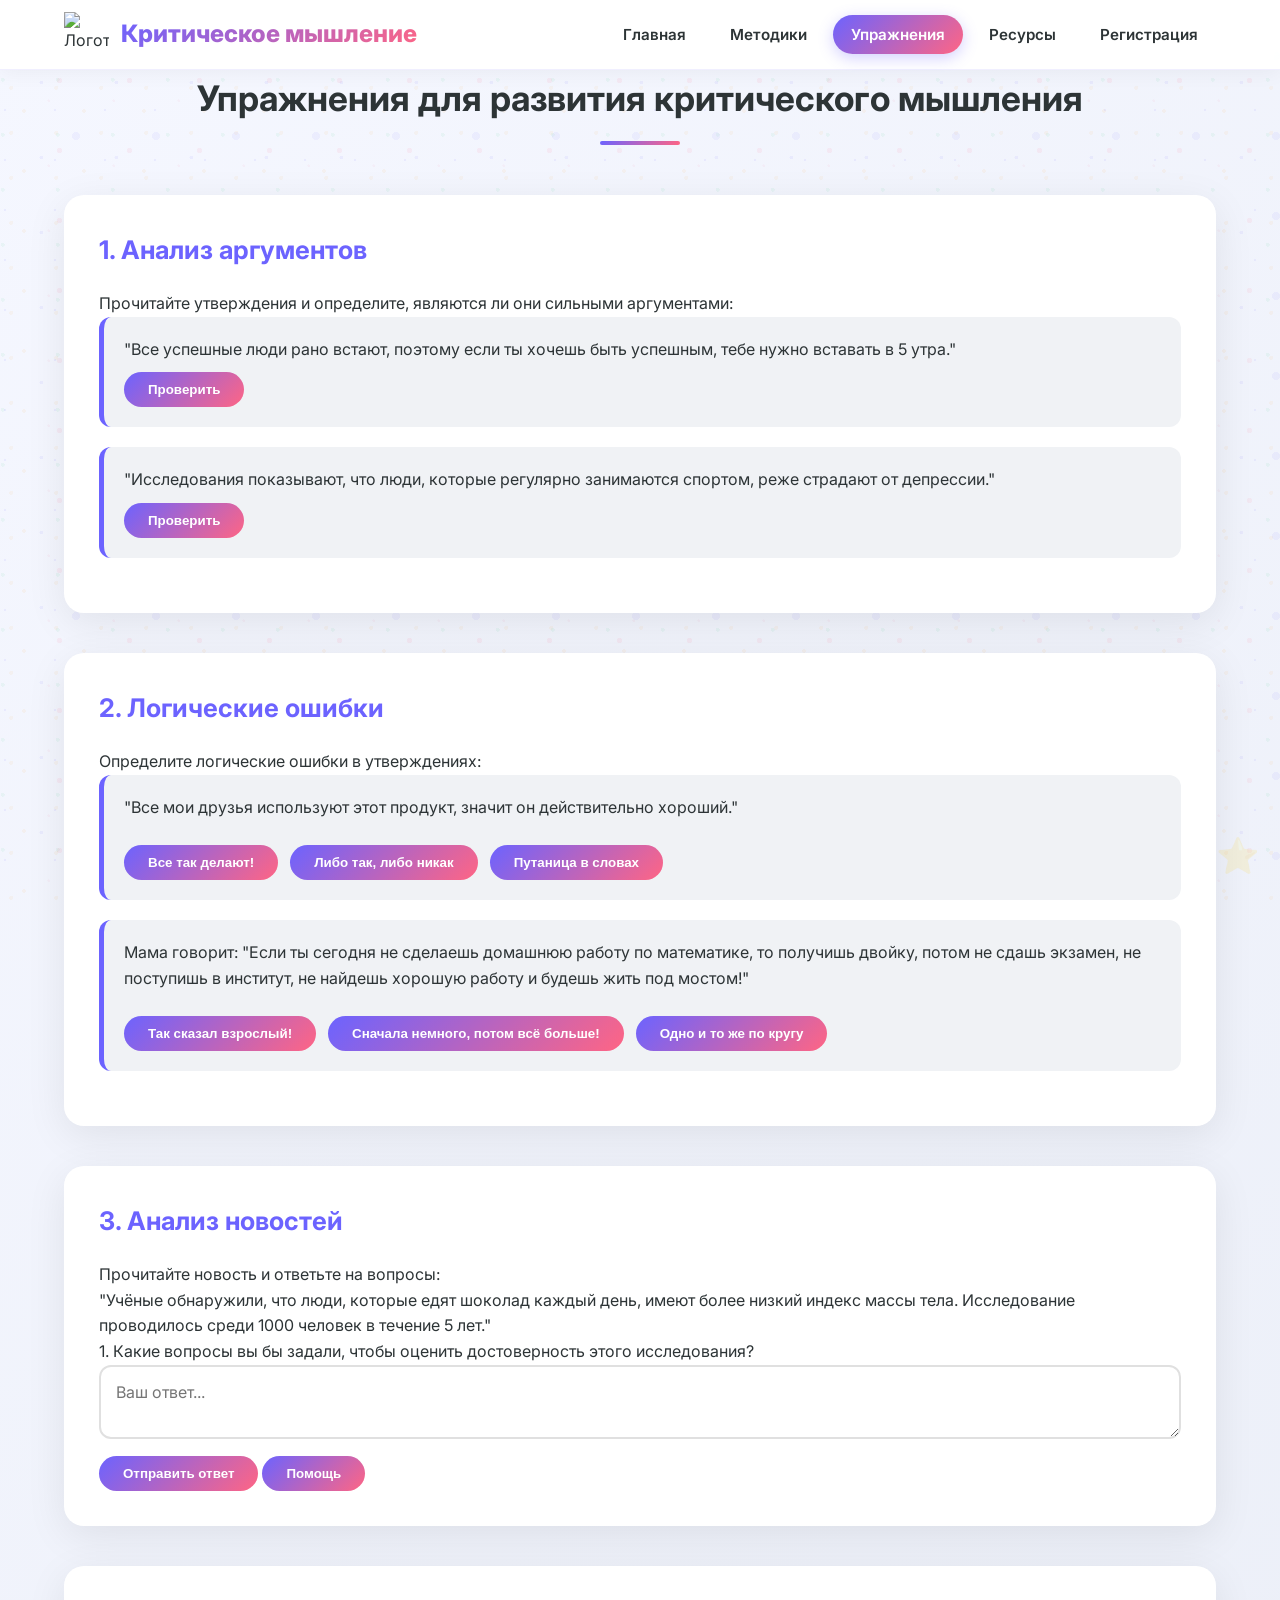
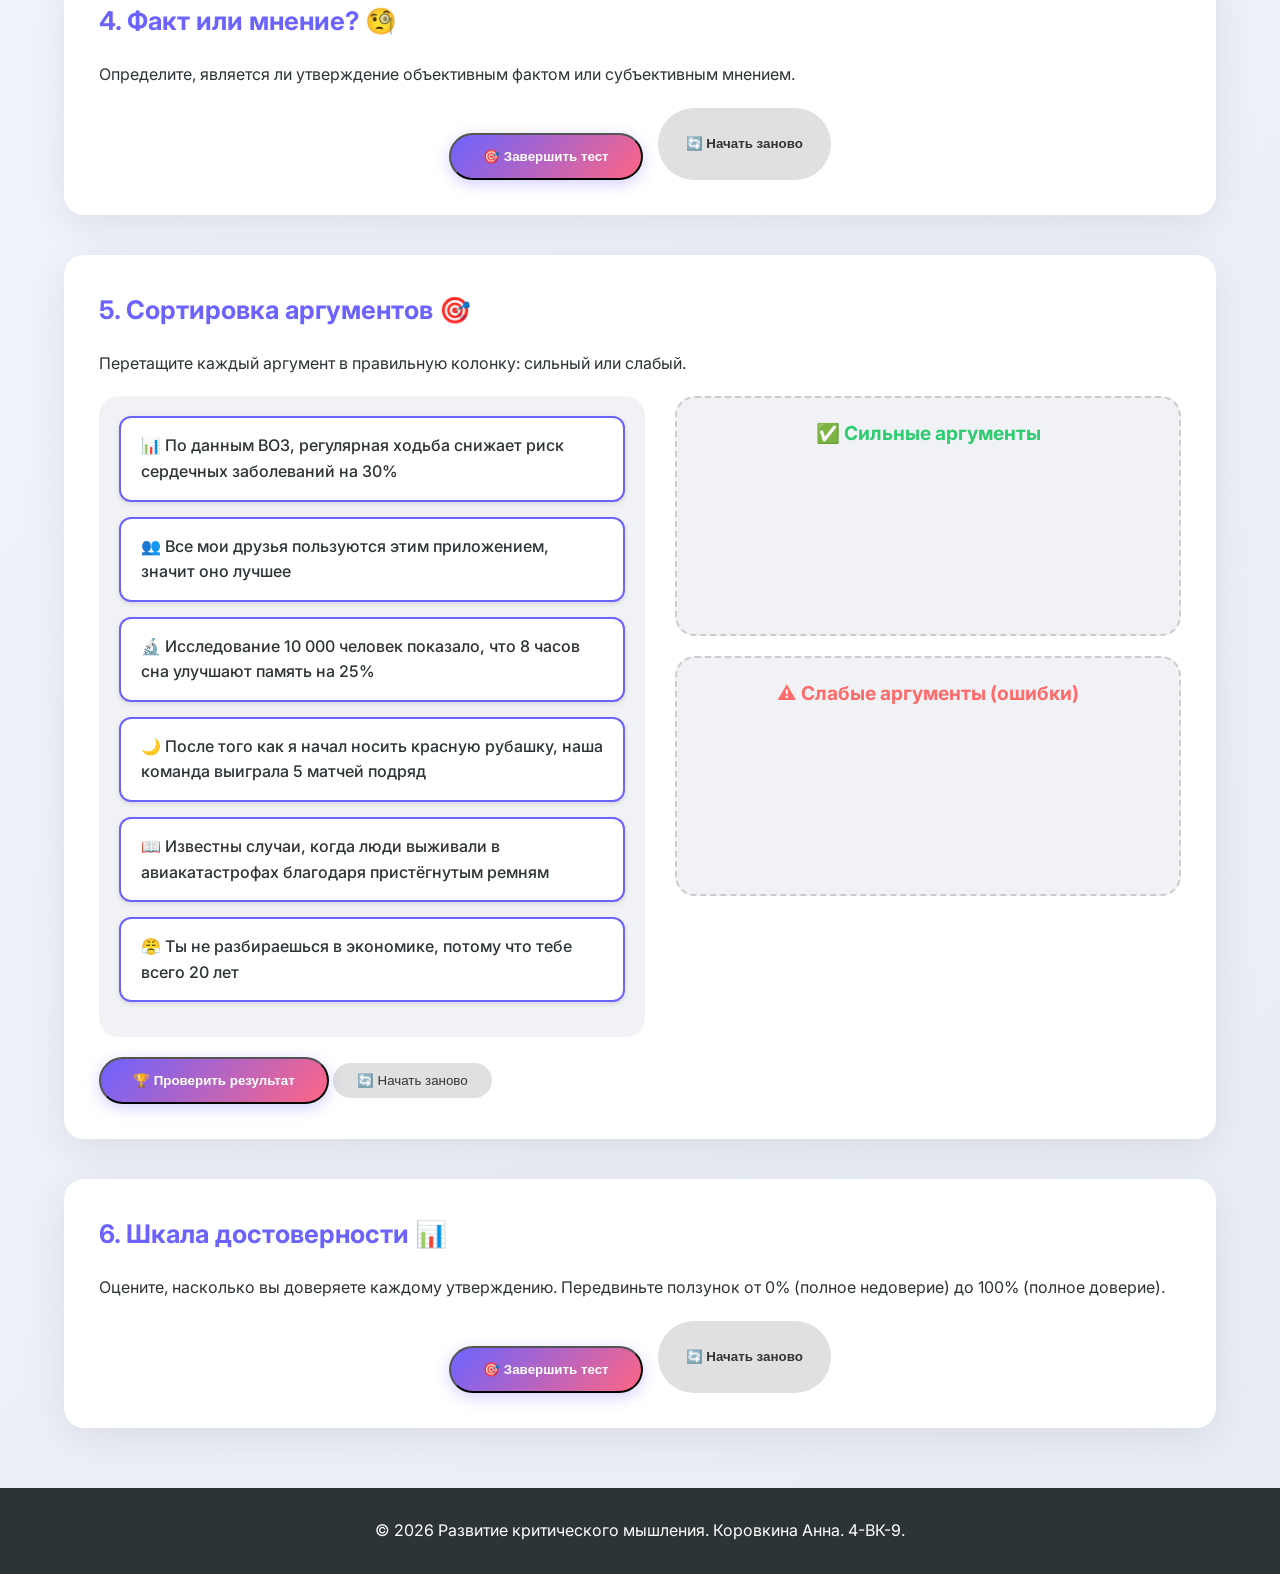
==== exercises.html @ 57611054 "exercises.html" ====
<!DOCTYPE html>
<html lang="ru">
<head>
    <meta charset="UTF-8">
    <meta name="viewport" content="width=device-width, initial-scale=1.0">
    <title>Упражнения | Критическое мышление</title>
    <link rel="stylesheet" href="style.css">
    <link rel="icon" href="brain-icon.png">
</head>
<body>
    <header class="header">
        <div class="container">
            <div class="logo">
                <img src="images/%D0%BB%D0%BE%D0%B3%D0%BE.jpg" alt="Логотип" class="logo-img">
                <h1>Критическое мышление</h1>
            </div>
            <nav class="nav">
                <ul class="nav-list">
                    <li><a href="index.html">Главная</a></li>
                    <li><a href="methods.html">Методики</a></li>
                    <li><a href="exercises.html" class="active">Упражнения</a></li>
                    <li><a href="resources.html">Ресурсы</a></li>
                    <li><a href="register.html">Регистрация</a></li>
                </ul>
            </nav>
        </div>
    </header>

    <main class="main">
        <section class="exercises">
            <div class="container">
                <h2 class="section-title">Упражнения для развития критического мышления</h2>
                
                <div class="exercise-card">
                    <h3>1. Анализ аргументов</h3>
                    <p>Прочитайте утверждения и определите, являются ли они сильными аргументами:</p>
                    <div class="arguments-list">
                        <div class="argument-item">
                            <p>"Все успешные люди рано встают, поэтому если ты хочешь быть успешным, тебе нужно вставать в 5 утра."</p>
                            <button class="check-btn" data-explanation="Это ложная причинность. Успех не обязательно зависит от времени подъема.">Проверить</button>
                            <div class="answer"></div>
                        </div>
                        <div class="argument-item">
                            <p>"Исследования показывают, что люди, которые регулярно занимаются спортом, реже страдают от депрессии."</p>
                            <button class="check-btn" data-explanation="Это сильный аргумент, основанный на исследованиях.">Проверить</button>
                            <div class="answer"></div>
                        </div>
                    </div>
                </div>

                <div class="exercise-card">
                    <h3>2. Логические ошибки</h3>
                    <p>Определите логические ошибки в утверждениях:</p>
                    <div class="quiz-container">
                        <div class="quiz-item">
                            <p>"Все мои друзья используют этот продукт, значит он действительно хороший."</p>
                            <div class="options">
                                <button data-correct="true" data-explanation-correct="Правильно! Это ошибка «Все так делают»" data-explanation-wrong="Неверно. Здесь используется доверие к популярности." class="quiz-btn">Все так делают!</button>
                                <button data-correct="false" data-explanation-correct="" data-explanation-wrong="Нет, это не ложная дилемма." class="quiz-btn">Либо так, либо никак</button>
                                <button data-correct="false" data-explanation-correct="" data-explanation-wrong="Нет, это не путаница в словах." class="quiz-btn">Путаница в словах</button>
                            </div>
                            <div class="quiz-answer"></div>
                        </div>

                        <div class="quiz-item">
                            <p>Мама говорит: "Если ты сегодня не сделаешь домашнюю работу по математике, то получишь двойку, потом не сдашь экзамен, не поступишь в институт, не найдешь хорошую работу и будешь жить под мостом!"</p>
                            <div class="options">
                                <button data-correct="false" data-explanation-correct="" data-explanation-wrong="Нет, это не так сказал взрослый." class="quiz-btn">Так сказал взрослый!</button>
                                <button data-correct="true" data-explanation-correct="Правильно! Это ошибка «Сначала немного, потом все больше»." data-explanation-wrong="Неверно. Подумайте о цепочке событий." class="quiz-btn">Сначала немного, потом всё больше!</button>
                                <button data-correct="false" data-explanation-correct="" data-explanation-wrong="Нет, это не одно и тоже по кругу." class="quiz-btn">Одно и то же по кругу</button>
                            </div>
                            <div class="quiz-answer"></div>
                        </div>
                    </div>
                </div>

                <div class="exercise-card">
                    <h3>3. Анализ новостей</h3>
                    <p>Прочитайте новость и ответьте на вопросы:</p>
                    <div class="news-exercise">
                        <blockquote>
                            "Учёные обнаружили, что люди, которые едят шоколад каждый день, имеют более низкий индекс массы тела. Исследование проводилось среди 1000 человек в течение 5 лет."
                        </blockquote>
                        <div class="news-questions">
                            <div class="question">
                                <p>1. Какие вопросы вы бы задали, чтобы оценить достоверность этого исследования?</p>
                                <textarea id="news-answer" class="answer-field" placeholder="Ваш ответ..."></textarea>
                                <div class="news-buttons">
                                    <button class="submit-btn" id="submit-news-answer">Отправить ответ</button>
                                    <button class="show-sample-btn" data-sample="Кто финансировал исследование? Как выбирались участники? Контролировались ли другие факторы? Каков механизм влияния?">Помощь</button>
                                </div>
                                <div id="news-feedback" class="news-feedback"></div>
                                <div class="sample-answer"></div>
                            </div>
                        </div>
                    </div>
                </div>
                
            
<!-- Упражнение 4: Факт или мнение -->
<div class="exercise-card">
    <h3>4. Факт или мнение? 🧐</h3>
    <p>Определите, является ли утверждение объективным фактом или субъективным мнением.</p>
    <div id="factOpinionQuiz" class="fact-opinion-container">
        <!-- Сюда будут подгружаться вопросы через JS -->
    </div>
    <div id="factOpinionResult" class="quiz-result" style="display: none; margin-top: 20px; padding: 15px; background: #e8f4fc; border-radius: 12px;"></div>
    <div style="display: flex; gap: 15px; justify-content: center; margin-top: 20px;">
        <button id="submitFactOpinion" class="cta-button" style="background: var(--gradient-primary);">🎯 Завершить тест</button>
        <button id="resetFactOpinion" class="reset-fact-btn" style="background: #e0e0e0; color: #333; padding: 12px 28px; border-radius: 40px; border: none; cursor: pointer; font-weight: 600; transition: var(--transition);">🔄 Начать заново</button>
    </div>
</div>
                
                <!-- Упражнение 5: Сортировка аргументов -->
<div class="exercise-card">
    <h3>5. Сортировка аргументов 🎯</h3>
    <p>Перетащите каждый аргумент в правильную колонку: сильный или слабый.</p>
    
    <div class="drag-drop-container">
        <!-- Список аргументов для перетаскивания -->
        <div class="drag-items" id="dragItems">
            <div class="drag-item" data-type="strong" data-explanation="Основано на авторитетном источнике и статистике">📊 По данным ВОЗ, регулярная ходьба снижает риск сердечных заболеваний на 30%</div>
            <div class="drag-item" data-type="weak" data-explanation="Это аргумент к популярности — ошибка «все так делают»">👥 Все мои друзья пользуются этим приложением, значит оно лучшее</div>
            <div class="drag-item" data-type="strong" data-explanation="Научное исследование с конкретными данными">🔬 Исследование 10 000 человек показало, что 8 часов сна улучшают память на 25%</div>
            <div class="drag-item" data-type="weak" data-explanation="Ложная причинно-следственная связь (post hoc ergo propter hoc)">🌙 После того как я начал носить красную рубашку, наша команда выиграла 5 матчей подряд</div>
            <div class="drag-item" data-type="strong" data-explanation="Основано на реальных историях и фактах">📖 Известны случаи, когда люди выживали в авиакатастрофах благодаря пристёгнутым ремням</div>
            <div class="drag-item" data-type="weak" data-explanation="Это оскорбление вместо аргумента (argumentum ad hominem)">😤 Ты не разбираешься в экономике, потому что тебе всего 20 лет</div>
        </div>
        
        <!-- Колонки для сброса -->
        <div class="drop-zones">
            <div class="drop-zone" data-expected="strong">
                <div class="drop-zone-title">✅ Сильные аргументы</div>
                <div class="drop-zone-items" id="strongZone"></div>
            </div>
            <div class="drop-zone" data-expected="weak">
                <div class="drop-zone-title">⚠️ Слабые аргументы (ошибки)</div>
                <div class="drop-zone-items" id="weakZone"></div>
            </div>
        </div>
    </div>
    
    <div class="drag-result" id="dragResult" style="display: none; margin-top: 20px; padding: 15px; background: #e8f4fc; border-radius: 12px;"></div>
    <button id="checkDragResult" class="cta-button" style="margin-top: 20px; background: var(--gradient-primary);">🏆 Проверить результат</button>
    <button id="resetDragGame" class="reset-btn" style="margin-top: 10px; background: #e0e0e0; color: #333; padding: 10px 24px; border-radius: 40px; border: none; cursor: pointer;">🔄 Начать заново</button>
</div>
                
                <!-- Упражнение 6: Шкала достоверности -->
<div class="exercise-card">
    <h3>6. Шкала достоверности 📊</h3>
    <p>Оцените, насколько вы доверяете каждому утверждению. Передвиньте ползунок от 0% (полное недоверие) до 100% (полное доверие).</p>
    <div id="credibilityQuiz" class="credibility-container">
        <!-- Сюда будут подгружаться вопросы через JS -->
    </div>
    <div id="credibilityResult" class="quiz-result" style="display: none; margin-top: 20px; padding: 15px; background: #e8f4fc; border-radius: 12px;"></div>
    <div style="display: flex; gap: 15px; justify-content: center; margin-top: 20px;">
        <button id="submitCredibility" class="cta-button" style="background: var(--gradient-primary);">🎯 Завершить тест</button>
<button id="resetCredibility" class="reset-cred-btn" style="background: #e0e0e0; color: #333; padding: 12px 28px; border-radius: 40px; border: none; cursor: pointer; font-weight: 600; transition: var(--transition);">🔄 Начать заново</button>
    </div>
</div>
            </div>
        </section>
    </main>

    <footer class="footer">
        <div class="container">
            <p>&copy; 2026 Развитие критического мышления. Коровкина Анна. 4-ВК-9.</p>
        </div>
    </footer>

    <script src="js/script.js"></script>
</body>
</html>
---- style.css ----
/* ============================================
   ДЕТСКИЙ/МОЛОДЁЖНЫЙ РЕДИЗАЙН
   Яркий, современный, с анимациями
   ============================================ */

@import url('https://fonts.googleapis.com/css2?family=Inter:opsz,wght@14..32,400;14..32,500;14..32,600;14..32,700;14..32,800&display=swap');

:root {
    /* Новая яркая цветовая схема */
    --primary: #6C63FF;
    --primary-dark: #5A52D9;
    --secondary: #FF6584;
    --accent: #FFB347;
    --success: #2ECC71;
    --info: #4ECDC4;
    --warning: #FF6B6B;
    --dark: #2D3436;
    --light: #F9F9FF;
    --white: #FFFFFF;
    --gray: #F0F2F5;
    --text: #2D3436;
    --text-light: #636E72;
    
    /* Градиенты */
    --gradient-primary: linear-gradient(135deg, #6C63FF 0%, #FF6584 100%);
    --gradient-success: linear-gradient(135deg, #2ECC71 0%, #27AE60 100%);
    --gradient-bg: linear-gradient(135deg, #667eea 0%, #764ba2 100%);
    
    --border-radius: 20px;
    --border-radius-sm: 12px;
    --box-shadow: 0 10px 40px rgba(0, 0, 0, 0.08);
    --box-shadow-hover: 0 20px 50px rgba(0, 0, 0, 0.12);
    --transition: all 0.3s cubic-bezier(0.4, 0, 0.2, 1);
}

* {
    margin: 0;
    padding: 0;
    box-sizing: border-box;
}

body {
    font-family: 'Inter', 'Roboto', sans-serif;
    line-height: 1.6;
    color: var(--text);
    background: linear-gradient(135deg, #f5f7ff 0%, #e8ecf5 100%);
    position: relative;
    min-height: 100vh;
}

/* Весёлый фон с элементами */
body::before {
    content: '';
    position: fixed;
    top: 0;
    left: 0;
    width: 100%;
    height: 100%;
    background-image: 
        radial-gradient(circle at 10% 20%, rgba(108, 99, 255, 0.08) 2%, transparent 2.5%),
        radial-gradient(circle at 85% 15%, rgba(255, 101, 132, 0.08) 3%, transparent 3.5%),
        radial-gradient(circle at 40% 85%, rgba(255, 180, 71, 0.08) 2.5%, transparent 3%),
        radial-gradient(circle at 95% 70%, rgba(108, 99, 255, 0.06) 4%, transparent 4.5%),
        radial-gradient(circle at 5% 45%, rgba(46, 204, 113, 0.06) 3%, transparent 3.5%),
        radial-gradient(circle at 75% 55%, rgba(255, 101, 132, 0.05) 2%, transparent 2.5%),
        radial-gradient(circle at 25% 95%, rgba(255, 180, 71, 0.07) 3.5%, transparent 4%),
        radial-gradient(circle at 55% 10%, rgba(108, 99, 255, 0.07) 2%, transparent 2.5%);
    background-size: 50px 50px, 70px 70px, 60px 60px, 80px 80px, 55px 55px, 65px 65px, 45px 45px, 75px 75px;
    pointer-events: none;
    z-index: 0;
}

/* Добавляем плавающие эмодзи-пузырьки */
body::after {
    content: '🧠 💡 🎓 📚 ✨ 🤔 💭 🔍 🎯 ⭐';
    position: fixed;
    bottom: 20px;
    right: 20px;
    font-size: 35px;
    opacity: 0.15;
    pointer-events: none;
    z-index: 0;
    white-space: pre-wrap;
    text-align: right;
    line-height: 1.4;
    animation: floatEmojis 20s ease-in-out infinite;
}

@keyframes floatEmojis {
    0%, 100% { transform: translateY(0px) rotate(0deg); opacity: 0.15; }
    50% { transform: translateY(-15px) rotate(3deg); opacity: 0.2; }
}

/* Карточки с мягким фоном */
.feature-card, .exercise-card, .category, .method-card, .register-container {
    background: rgba(255, 255, 255, 0.92);
    backdrop-filter: blur(2px);
    transition: all 0.3s ease;
}

.feature-card:hover, .exercise-card:hover, .category:hover, .method-card:hover {
    background: rgba(255, 255, 255, 0.98);
    backdrop-filter: blur(0px);
}

/* Герой секция с градиентом и волнами */
.hero {
    background: linear-gradient(135deg, #6C63FF 0%, #FF6584 50%, #FFB347 100%);
    position: relative;
    overflow: hidden;
}

.hero::before {
    content: '🧠 💡 🎯 ✨ 🧩 🔮';
    position: absolute;
    bottom: 10px;
    left: 0;
    right: 0;
    font-size: 60px;
    opacity: 0.15;
    text-align: center;
    pointer-events: none;
    white-space: nowrap;
    animation: slideEmojis 25s linear infinite;
}

@keyframes slideEmojis {
    0% { transform: translateX(100%); opacity: 0.15; }
    50% { opacity: 0.25; }
    100% { transform: translateX(-100%); opacity: 0.15; }
}

/* Добавим волны внизу hero */
.hero::after {
    content: '';
    position: absolute;
    bottom: 0;
    left: 0;
    right: 0;
    height: 60px;
    background: url('data:image/svg+xml,<svg xmlns="http://www.w3.org/2000/svg" viewBox="0 0 1440 120"><path fill="%23f5f7ff" fill-opacity="0.8" d="M0,64L48,69.3C96,75,192,85,288,80C384,75,480,53,576,58.7C672,64,768,96,864,101.3C960,107,1056,85,1152,74.7C1248,64,1344,64,1392,64L1440,64L1440,120L1392,120C1344,120,1248,120,1152,120C1056,120,960,120,864,120C768,120,672,120,576,120C480,120,384,120,288,120C192,120,96,120,48,120L0,120Z"></path></svg>') repeat-x bottom;
    background-size: 200px 60px;
    opacity: 0.5;
    pointer-events: none;
}

/* Контейнеры на прозрачном фоне */
.container {
    position: relative;
    z-index: 1;
}

/* Добавим маленькие звёздочки на карточки при наведении */
.feature-card::before {
    content: '✨';
    position: absolute;
    top: -10px;
    right: -10px;
    font-size: 25px;
    opacity: 0;
    transition: all 0.3s ease;
}

.feature-card:hover::before {
    opacity: 0.5;
    transform: rotate(15deg);
}

/* Кнопки с лёгким свечением */
.register-btn, .cta-button, .submit-btn, .check-btn {
    position: relative;
    overflow: hidden;
}

.register-btn::after, .cta-button::after, .submit-btn::after, .check-btn::after {
    content: '';
    position: absolute;
    top: 50%;
    left: 50%;
    width: 0;
    height: 0;
    background: rgba(255, 255, 255, 0.3);
    border-radius: 50%;
    transform: translate(-50%, -50%);
    transition: width 0.6s, height 0.6s;
}

.register-btn:active::after, .cta-button:active::after, .submit-btn:active::after, .check-btn:active::after {
    width: 200%;
    height: 200%;
}

.container {
    max-width: 1200px;
    margin: 0 auto;
    padding: 0 24px;
}

/* ========== ШАПКА (СТИКЕР-СТИЛЬ) ========== */
.header {
    background: rgba(255, 255, 255, 0.95);
    backdrop-filter: blur(10px);
    color: var(--text);
    padding: 12px 0;
    position: sticky;
    top: 0;
    z-index: 1000;
    box-shadow: 0 2px 20px rgba(0, 0, 0, 0.05);
    border-bottom: 1px solid rgba(108, 99, 255, 0.1);
}

.logo {
    display: flex;
    align-items: center;
    gap: 12px;
}

.logo-img {
    width: 45px;
    height: 45px;
    animation: bounce 2s ease infinite;
}

@keyframes bounce {
    0%, 100% { transform: translateY(0); }
    50% { transform: translateY(-3px); }
}

.logo h1 {
    font-size: 1.5rem;
    background: var(--gradient-primary);
    -webkit-background-clip: text;
    background-clip: text;
    color: transparent;
    font-weight: 800;
}

.header .container {
    display: flex;
    justify-content: space-between;
    align-items: center;
}

.nav-list {
    display: flex;
    list-style: none;
    gap: 8px;
}

.nav-list a {
    color: var(--text);
    text-decoration: none;
    font-weight: 600;
    padding: 10px 18px;
    border-radius: 40px;
    transition: var(--transition);
    font-size: 0.95rem;
}

.nav-list a:hover {
    background: var(--gradient-primary);
    color: white;
    transform: translateY(-2px);
}

.nav-list a.active {
    background: var(--gradient-primary);
    color: white;
    box-shadow: 0 4px 15px rgba(108, 99, 255, 0.3);
}

/* ========== ГЛАВНАЯ СТРАНИЦА ========== */
.hero {
    background: var(--gradient-primary);
    color: white;
    padding: 80px 0;
    text-align: center;
    border-radius: 0 0 60px 60px;
    margin-bottom: 60px;
    position: relative;
    overflow: hidden;
}

.hero::before {
    content: '';
    position: absolute;
    top: 0;
    left: 0;
    right: 0;
    bottom: 0;
    background: url('data:image/svg+xml,<svg xmlns="http://www.w3.org/2000/svg" viewBox="0 0 1440 320"><path fill="rgba(255,255,255,0.1)" d="M0,96L48,112C96,128,192,160,288,160C384,160,480,128,576,122.7C672,117,768,139,864,154.7C960,171,1056,181,1152,165.3C1248,149,1344,107,1392,85.3L1440,64L1440,320L1392,320C1344,320,1248,320,1152,320C1056,320,960,320,864,320C768,320,672,320,576,320C480,320,384,320,288,320C192,320,96,320,48,320L0,320Z"></path></svg>') no-repeat bottom;
    background-size: cover;
    opacity: 0.3;
    pointer-events: none;
}

.hero-title {
    font-size: 3rem;
    margin-bottom: 20px;
    animation: fadeInDown 0.8s ease;
    font-weight: 800;
}

.hero-text {
    font-size: 1.3rem;
    max-width: 700px;
    margin: 0 auto;
    animation: fadeInUp 0.8s ease;
    opacity: 0.95;
}

/* Анимации */
@keyframes fadeInDown {
    from { opacity: 0; transform: translateY(-30px); }
    to { opacity: 1; transform: translateY(0); }
}

@keyframes fadeInUp {
    from { opacity: 0; transform: translateY(30px); }
    to { opacity: 1; transform: translateY(0); }
}

@keyframes float {
    0%, 100% { transform: translateY(0); }
    50% { transform: translateY(-10px); }
}

/* Секции */
.section-title {
    text-align: center;
    margin-bottom: 50px;
    font-size: 2.2rem;
    color: var(--dark);
    position: relative;
    font-weight: 700;
}

.section-title::after {
    content: '';
    display: block;
    width: 80px;
    height: 4px;
    background: var(--gradient-primary);
    margin: 15px auto 0;
    border-radius: 4px;
}

.section-title1 {
    text-align: center;
    margin-bottom: 20px;
    font-size: 1.1rem;
    color: var(--text-light);
}

/* Карточки */
.features-grid {
    display: grid;
    grid-template-columns: repeat(auto-fit, minmax(280px, 1fr));
    gap: 30px;
    margin-top: 20px;
}

.feature-card {
    background: var(--white);
    padding: 30px;
    border-radius: var(--border-radius);
    box-shadow: var(--box-shadow);
    text-align: center;
    transition: var(--transition);
    border: 1px solid rgba(108, 99, 255, 0.1);
}

.feature-card:hover {
    transform: translateY(-8px);
    box-shadow: var(--box-shadow-hover);
    border-color: var(--primary);
}

.feature-card h3 {
    color: var(--primary);
    margin-bottom: 15px;
    font-size: 1.4rem;
}

.benefits-list {
    list-style: none;
    margin-top: 20px;
}

.benefits-list li {
    padding: 12px 0;
    padding-left: 32px;
    position: relative;
    font-weight: 500;
}

.benefits-list li::before {
    content: '✨';
    position: absolute;
    left: 0;
    color: var(--accent);
    font-size: 1.2rem;
}

/* Кнопки */
.cta-button {
    display: inline-block;
    margin-top: 25px;
    padding: 14px 32px;
    background: var(--gradient-primary);
    color: white;
    border-radius: 40px;
    text-decoration: none;
    font-weight: 700;
    transition: var(--transition);
    box-shadow: 0 4px 15px rgba(108, 99, 255, 0.3);
}

.cta-button:hover {
    transform: translateY(-3px);
    box-shadow: 0 8px 25px rgba(108, 99, 255, 0.4);
}

.call-to-action {
    text-align: center;
    background: var(--gradient-primary);
    color: white;
    border-radius: 40px;
    margin: 60px 0;
    padding: 60px 40px;
}

.call-to-action .section-title {
    color: white;
}

.call-to-action .section-title::after {
    background: white;
}

.importance, .biases, .development, .tools {
    padding: 40px 0;
}

/* ========== МЕТОДИКИ (СТРАНИЦА) ========== */
.method-card {
    display: flex;
    flex-direction: row;
    gap: 40px;
    margin-bottom: 60px;
    background: var(--white);
    border-radius: var(--border-radius);
    padding: 40px;
    box-shadow: var(--box-shadow);
    transition: var(--transition);
}

.method-card:hover {
    transform: translateY(-5px);
    box-shadow: var(--box-shadow-hover);
}

.method-card.reverse {
    flex-direction: row-reverse;
}

.method-content {
    flex: 1;
}

.method-content h3 {
    font-size: 1.8rem;
    color: var(--primary);
    margin-bottom: 20px;
}

.method-steps {
    list-style: none;
    margin-top: 20px;
}

.method-steps li {
    padding: 10px 0;
    padding-left: 30px;
    position: relative;
}

.method-steps li::before {
    content: '⭐';
    position: absolute;
    left: 0;
    color: var(--accent);
}

/* Шляпы */
.hats-grid {
    display: grid;
    grid-template-columns: repeat(3, 1fr);
    gap: 15px;
    margin-top: 20px;
}

.hat-card {
    padding: 20px;
    border-radius: var(--border-radius-sm);
    color: white;
    text-align: center;
    transition: var(--transition);
    cursor: pointer;
}

.hat-card:hover {
    transform: scale(1.05) translateY(-5px);
}

/* SWOT */
.swot-grid {
    display: grid;
    grid-template-columns: 1fr 1fr;
    gap: 20px;
    margin-top: 20px;
}

.swot-card {
    padding: 25px;
    border-radius: var(--border-radius-sm);
    color: white;
    transition: var(--transition);
    cursor: pointer;
}

.swot-card:hover {
    transform: scale(1.02) translateY(-3px);
}

.strengths { background: linear-gradient(135deg, #2ECC71, #27AE60); }
.weaknesses { background: linear-gradient(135deg, #FF6B6B, #EE5A5A); }
.opportunities { background: linear-gradient(135deg, #4ECDC4, #3BB3AA); }
.threats { background: linear-gradient(135deg, #FFB347, #F39C12); }

/* ========== УПРАЖНЕНИЯ ========== */
.exercise-card {
    background: var(--white);
    padding: 35px;
    border-radius: var(--border-radius);
    box-shadow: var(--box-shadow);
    margin-bottom: 40px;
    transition: var(--transition);
}

.exercise-card:hover {
    box-shadow: var(--box-shadow-hover);
}

.exercise-card h3 {
    font-size: 1.6rem;
    color: var(--primary);
    margin-bottom: 20px;
}

.argument-item, .quiz-item {
    padding: 20px;
    background: var(--gray);
    border-radius: var(--border-radius-sm);
    margin-bottom: 20px;
    border-left: 5px solid var(--primary);
}

.check-btn, .quiz-btn, .submit-btn, .show-sample-btn {
    background: var(--gradient-primary);
    color: white;
    border: none;
    padding: 10px 24px;
    border-radius: 40px;
    cursor: pointer;
    font-weight: 600;
    transition: var(--transition);
    margin-top: 10px;
}

.check-btn:hover, .quiz-btn:hover, .submit-btn:hover, .show-sample-btn:hover {
    transform: translateY(-2px);
    box-shadow: 0 5px 15px rgba(108, 99, 255, 0.3);
}

.options {
    display: flex;
    gap: 12px;
    flex-wrap: wrap;
    margin-top: 15px;
}

.answer-field {
    width: 100%;
    padding: 15px;
    border: 2px solid #e0e0e0;
    border-radius: var(--border-radius-sm);
    font-family: inherit;
    font-size: 1rem;
    resize: vertical;
    transition: var(--transition);
}

.answer-field:focus {
    outline: none;
    border-color: var(--primary);
    box-shadow: 0 0 0 3px rgba(108, 99, 255, 0.1);
}

/* ========== РЕСУРСЫ ========== */
.resource-categories {
    display: grid;
    grid-template-columns: repeat(auto-fit, minmax(300px, 1fr));
    gap: 30px;
}

.category {
    background: var(--white);
    padding: 30px;
    border-radius: var(--border-radius);
    box-shadow: var(--box-shadow);
    transition: var(--transition);
}

.category:hover {
    transform: translateY(-5px);
    box-shadow: var(--box-shadow-hover);
}

.category h3 {
    color: var(--primary);
    margin-bottom: 20px;
    font-size: 1.4rem;
    display: flex;
    align-items: center;
    gap: 10px;
}

.resource-list {
    list-style: none;
}

.resource-list li {
    margin-bottom: 12px;
    padding: 10px 0;
    border-bottom: 1px solid #eee;
}

.resource-list a {
    color: var(--text);
    text-decoration: none;
    transition: var(--transition);
    display: block;
}

.resource-list a:hover {
    color: var(--primary);
    padding-left: 8px;
}

/* ========== РЕГИСТРАЦИЯ (КРАСИВАЯ ФОРМА) ========== */
.register-container {
    max-width: 550px;
    margin: 0 auto;
    background: var(--white);
    border-radius: var(--border-radius);
    box-shadow: var(--box-shadow);
    overflow: hidden;
}

.register-header {
    background: var(--gradient-primary);
    color: white;
    padding: 35px;
    text-align: center;
}

.register-header h2 {
    font-size: 1.8rem;
    margin-bottom: 10px;
}

.register-form {
    padding: 35px;
}

.form-group {
    margin-bottom: 25px;
}

.form-group label {
    display: block;
    margin-bottom: 8px;
    font-weight: 600;
    color: var(--dark);
}

.form-group input {
    width: 100%;
    padding: 14px 18px;
    border: 2px solid #e0e0e0;
    border-radius: var(--border-radius-sm);
    font-size: 1rem;
    transition: var(--transition);
}

.form-group input:focus {
    outline: none;
    border-color: var(--primary);
    box-shadow: 0 0 0 3px rgba(108, 99, 255, 0.1);
}

.form-group input.error {
    border-color: var(--warning);
}

.error-message {
    color: var(--warning);
    font-size: 0.8rem;
    margin-top: 5px;
    display: none;
}

.register-btn {
    width: 100%;
    background: var(--gradient-primary);
    color: white;
    border: none;
    padding: 16px;
    font-size: 1.1rem;
    font-weight: 700;
    border-radius: 40px;
    cursor: pointer;
    transition: var(--transition);
}

.register-btn:hover {
    transform: translateY(-2px);
    box-shadow: 0 5px 20px rgba(108, 99, 255, 0.4);
}

.alert {
    padding: 15px 20px;
    border-radius: var(--border-radius-sm);
    margin-bottom: 25px;
    display: none;
}

.alert-success {
    background: #d4edda;
    color: #155724;
    border: 1px solid #c3e6cb;
}

.alert-error {
    background: #f8d7da;
    color: #721c24;
    border: 1px solid #f5c6cb;
}

/* ========== ПОДВАЛ ========== */
.footer {
    background: var(--dark);
    color: white;
    padding: 30px 0;
    text-align: center;
    margin-top: 60px;
}

/* ========== РЕГИСТРАЦИЯ ========== */
.register-container {
    max-width: 550px;
    margin: 0 auto;
    background: var(--white);
    border-radius: var(--border-radius);
    box-shadow: var(--box-shadow);
    overflow: hidden;
    animation: fadeInUp 0.6s ease;
}

.register-header {
    background: var(--gradient-primary);
    color: white;
    padding: 35px;
    text-align: center;
}

.register-header h2 {
    margin: 0 0 10px 0;
    font-size: 1.8rem;
    font-weight: 700;
}

.register-header p {
    margin: 0;
    opacity: 0.9;
}

.register-form {
    padding: 35px;
}

.register-form .form-group {
    margin-bottom: 25px;
}

.register-form .form-group label {
    display: block;
    margin-bottom: 8px;
    font-weight: 600;
    color: var(--dark);
}

.register-form .form-group input {
    width: 100%;
    padding: 14px 18px;
    border: 2px solid #e0e0e0;
    border-radius: var(--border-radius-sm);
    font-size: 1rem;
    transition: var(--transition);
    font-family: inherit;
}

.register-form .form-group input:focus {
    outline: none;
    border-color: var(--primary);
    box-shadow: 0 0 0 3px rgba(108, 99, 255, 0.1);
}

.register-form .form-group input.error {
    border-color: var(--warning);
}

.register-form .error-message {
    color: var(--warning);
    font-size: 0.8rem;
    margin-top: 5px;
    display: none;
}

.register-form .password-hint {
    font-size: 0.75rem;
    color: var(--text-light);
    margin-top: 5px;
}

.register-btn {
    width: 100%;
    background: var(--gradient-primary);
    color: white;
    border: none;
    padding: 16px;
    font-size: 1.1rem;
    font-weight: 700;
    border-radius: 40px;
    cursor: pointer;
    transition: var(--transition);
    margin-top: 10px;
}

.register-btn:hover {
    transform: translateY(-2px);
    box-shadow: 0 5px 20px rgba(108, 99, 255, 0.4);
}

.register-btn:disabled {
    opacity: 0.7;
    transform: none;
    cursor: not-allowed;
}

.login-link {
    text-align: center;
    margin-top: 25px;
    padding-top: 20px;
    border-top: 1px solid #eee;
}

.login-link a {
    color: var(--primary);
    text-decoration: none;
    font-weight: 600;
}

.login-link a:hover {
    text-decoration: underline;
}

.register-alert {
    padding: 15px 20px;
    border-radius: var(--border-radius-sm);
    margin-bottom: 25px;
    display: none;
    animation: fadeIn 0.3s ease;
}

.register-alert-success {
    background: #d4edda;
    color: #155724;
    border: 1px solid #c3e6cb;
}

.register-alert-error {
    background: #f8d7da;
    color: #721c24;
    border: 1px solid #f5c6cb;
}

/* ========== ВСПЛЫВАЮЩЕЕ УВЕДОМЛЕНИЕ ========== */
.toast-notification {
    position: fixed;
    bottom: 30px;
    left: 50%;
    transform: translateX(-50%) translateY(100px);
    background: linear-gradient(135deg, #2D3436, #1a1a2e);
    color: white;
    padding: 16px 32px;
    border-radius: 60px;
    font-size: 1rem;
    font-weight: 600;
    z-index: 9999;
    opacity: 0;
    transition: all 0.3s cubic-bezier(0.68, -0.55, 0.265, 1.55);
    box-shadow: 0 10px 30px rgba(0, 0, 0, 0.3);
    display: flex;
    align-items: center;
    gap: 12px;
    pointer-events: none;
}

.toast-notification.show {
    opacity: 1;
    transform: translateX(-50%) translateY(0);
}

.toast-notification .toast-icon {
    font-size: 1.5rem;
}

.toast-notification .toast-text {
    margin: 0;
}

.toast-notification .toast-close {
    background: rgba(255,255,255,0.2);
    border: none;
    color: white;
    border-radius: 50%;
    width: 24px;
    height: 24px;
    cursor: pointer;
    font-size: 14px;
    display: inline-flex;
    align-items: center;
    justify-content: center;
    pointer-events: auto;
    transition: all 0.2s;
}

.toast-notification .toast-close:hover {
    background: rgba(255,255,255,0.4);
    transform: scale(1.1);
}
/* Упражнение 4: Факт или мнение */
.fact-opinion-item {
    background: var(--gray);
    padding: 20px;
    border-radius: var(--border-radius-sm);
    margin-bottom: 20px;
    border-left: 5px solid var(--info);
    transition: var(--transition);
}

.fact-opinion-item:hover {
    transform: translateX(5px);
}

.fact-opinion-statement {
    font-size: 1.1rem;
    font-weight: 500;
    margin-bottom: 15px;
    color: var(--dark);
}

.fact-opinion-buttons {
    display: flex;
    gap: 15px;
}

.fact-btn, .opinion-btn {
    padding: 10px 24px;
    border: none;
    border-radius: 40px;
    font-weight: 600;
    cursor: pointer;
    transition: var(--transition);
    font-size: 0.95rem;
}

.fact-btn {
    background: linear-gradient(135deg, #2ECC71, #27AE60);
    color: white;
}

.opinion-btn {
    background: linear-gradient(135deg, #FFB347, #F39C12);
    color: white;
}

.fact-btn:hover, .opinion-btn:hover {
    transform: translateY(-2px);
    filter: brightness(1.05);
}

.fact-btn:disabled, .opinion-btn:disabled {
    opacity: 0.6;
    transform: none;
    cursor: not-allowed;
}

.fact-opinion-feedback {
    margin-top: 12px;
    padding: 10px;
    border-radius: 8px;
    font-size: 0.9rem;
    display: none;
}

.feedback-correct {
    background: #d4edda;
    color: #155724;
    border-left: 4px solid #2ECC71;
}

.feedback-wrong {
    background: #f8d7da;
    color: #721c24;
    border-left: 4px solid #FF6B6B;
}

.quiz-result {
    text-align: center;
    font-weight: 600;
    font-size: 1.1rem;
}

/* Упражнение 5: Drag & Drop */
.drag-drop-container {
    display: flex;
    flex-wrap: wrap;
    gap: 30px;
    margin-top: 20px;
}

.drag-items {
    flex: 1;
    min-width: 280px;
    background: var(--gray);
    border-radius: var(--border-radius);
    padding: 20px;
}

.drag-item {
    background: white;
    padding: 15px 20px;
    margin-bottom: 15px;
    border-radius: var(--border-radius-sm);
    border: 2px solid var(--primary);
    cursor: grab;
    transition: all 0.2s ease;
    font-weight: 500;
    box-shadow: 0 2px 5px rgba(0,0,0,0.1);
}

.drag-item:active {
    cursor: grabbing;
}

.drag-item.dragging {
    opacity: 0.5;
}

.drag-item.dragged-out {
    display: none;
}

.drag-item:hover {
    transform: translateX(5px);
    background: #f0f0ff;
}

.drop-zones {
    flex: 1;
    min-width: 280px;
    display: flex;
    flex-direction: column;
    gap: 20px;
}

.drop-zone {
    background: var(--gray);
    border-radius: var(--border-radius);
    padding: 20px;
    border: 2px dashed #ccc;
    transition: all 0.2s ease;
}

.drop-zone.drag-over {
    border-color: var(--primary);
    background: #e8f0fe;
}

.drop-zone-title {
    font-size: 1.2rem;
    font-weight: 700;
    margin-bottom: 15px;
    text-align: center;
}

.drop-zone[data-expected="strong"] .drop-zone-title {
    color: #2ECC71;
}

.drop-zone[data-expected="weak"] .drop-zone-title {
    color: #FF6B6B;
}

.drop-zone-items {
    min-height: 150px;
}

.dropped-item {
    background: white;
    padding: 10px 15px;
    margin-bottom: 10px;
    border-radius: 8px;
    font-size: 0.9rem;
    display: flex;
    justify-content: space-between;
    align-items: center;
    border-left: 4px solid;
    animation: fadeInUp 0.3s ease;
}

.dropped-item strong {
    border-left-color: #2ECC71;
}

.dropped-item weak {
    border-left-color: #FF6B6B;
}

.remove-item {
    background: none;
    border: none;
    font-size: 1.2rem;
    cursor: pointer;
    color: #999;
    transition: color 0.2s;
}

.remove-item:hover {
    color: #FF6B6B;
}

.reset-btn {
    transition: var(--transition);
}

.reset-btn:hover {
    transform: translateY(-2px);
    background: #d0d0d0;
}

.drag-result {
    text-align: center;
    font-weight: 600;
}

/* Упражнение 6: Шкала достоверности */
.credibility-item {
    background: var(--gray);
    padding: 25px;
    border-radius: var(--border-radius-sm);
    margin-bottom: 30px;
    border-left: 5px solid var(--info);
    transition: var(--transition);
}

.credibility-item:hover {
    transform: translateX(5px);
}

.credibility-statement {
    font-size: 1.1rem;
    font-weight: 500;
    margin-bottom: 20px;
    color: var(--dark);
    background: white;
    padding: 15px 20px;
    border-radius: 12px;
    box-shadow: 0 2px 5px rgba(0,0,0,0.05);
}

.credibility-slider-container {
    display: flex;
    flex-direction: column;
    gap: 15px;
}

.slider-wrapper {
    display: flex;
    align-items: center;
    gap: 20px;
    flex-wrap: wrap;
}

.slider-label {
    font-weight: 600;
    min-width: 60px;
    color: var(--primary);
}

.slider-value {
    min-width: 50px;
    font-weight: 700;
    color: var(--primary);
    background: white;
    padding: 5px 12px;
    border-radius: 20px;
    text-align: center;
}

.credibility-slider {
    flex: 1;
    min-width: 200px;
    height: 8px;
    -webkit-appearance: none;
    background: linear-gradient(90deg, #FF6B6B 0%, #FFB347 50%, #2ECC71 100%);
    border-radius: 10px;
    outline: none;
}

.credibility-slider::-webkit-slider-thumb {
    -webkit-appearance: none;
    width: 22px;
    height: 22px;
    background: white;
    border-radius: 50%;
    cursor: pointer;
    box-shadow: 0 2px 10px rgba(0,0,0,0.2);
    border: 2px solid var(--primary);
}

.credibility-slider::-webkit-slider-thumb:hover {
    transform: scale(1.2);
}

.credibility-feedback {
    margin-top: 15px;
    padding: 15px;
    border-radius: 12px;
    font-size: 0.9rem;
    display: none;
    animation: fadeInUp 0.3s ease;
}

.credibility-feedback-good {
    background: linear-gradient(135deg, #d4edda, #c3e6cb);
    color: #155724;
    border-left: 4px solid #2ECC71;
}

.credibility-feedback-bad {
    background: linear-gradient(135deg, #f8d7da, #f5c6cb);
    color: #721c24;
    border-left: 4px solid #FF6B6B;
}

.credibility-feedback-mid {
    background: linear-gradient(135deg, #fff3cd, #ffeaa7);
    color: #856404;
    border-left: 4px solid #FFB347;
}

.score-indicator {
    display: inline-block;
    padding: 3px 10px;
    border-radius: 20px;
    font-size: 0.8rem;
    font-weight: 600;
    margin-left: 10px;
}

.score-high {
    background: #2ECC71;
    color: white;
}

.score-mid {
    background: #FFB347;
    color: white;
}

.score-low {
    background: #FF6B6B;
    color: white;
}
/* ========== АДАПТИВНОСТЬ ========== */
@media (max-width: 768px) {
    .header .container {
        flex-direction: column;
        gap: 15px;
    }
    
    .nav-list {
        flex-wrap: wrap;
        justify-content: center;
    }
    
    .hero-title {
        font-size: 2rem;
    }
    
    .hero-text {
        font-size: 1rem;
    }
    
    .method-card, .method-card.reverse {
        flex-direction: column;
        padding: 25px;
    }
    
    .hats-grid {
        grid-template-columns: repeat(2, 1fr);
    }
    
    .section-title {
        font-size: 1.8rem;
    }
}

@media (max-width: 480px) {
    .container {
        padding: 0 16px;
    }
    
    .hero-title {
        font-size: 1.6rem;
    }
    
    .hats-grid, .swot-grid {
        grid-template-columns: 1fr;
    }
    
    .features-grid {
        grid-template-columns: 1fr;
    }
    
    .register-form {
        padding: 25px;
    }
}

/* Анимация при появлении */
.fade-in-up {
    opacity: 0;
    transform: translateY(30px);
    transition: opacity 0.6s ease, transform 0.6s ease;
}

.fade-in-up.visible {
    opacity: 1;
    transform: translateY(0);
}

/* Эмодзи-декор */
.feature-card h3::before {
    content: '🧠 ';
}

.feature-card:nth-child(2) h3::before {
    content: '⚓ ';
}

.feature-card:nth-child(3) h3::before {
    content: '👥 ';
}

.feature-card:nth-child(4) h3::before {
    content: '🔄 ';
}
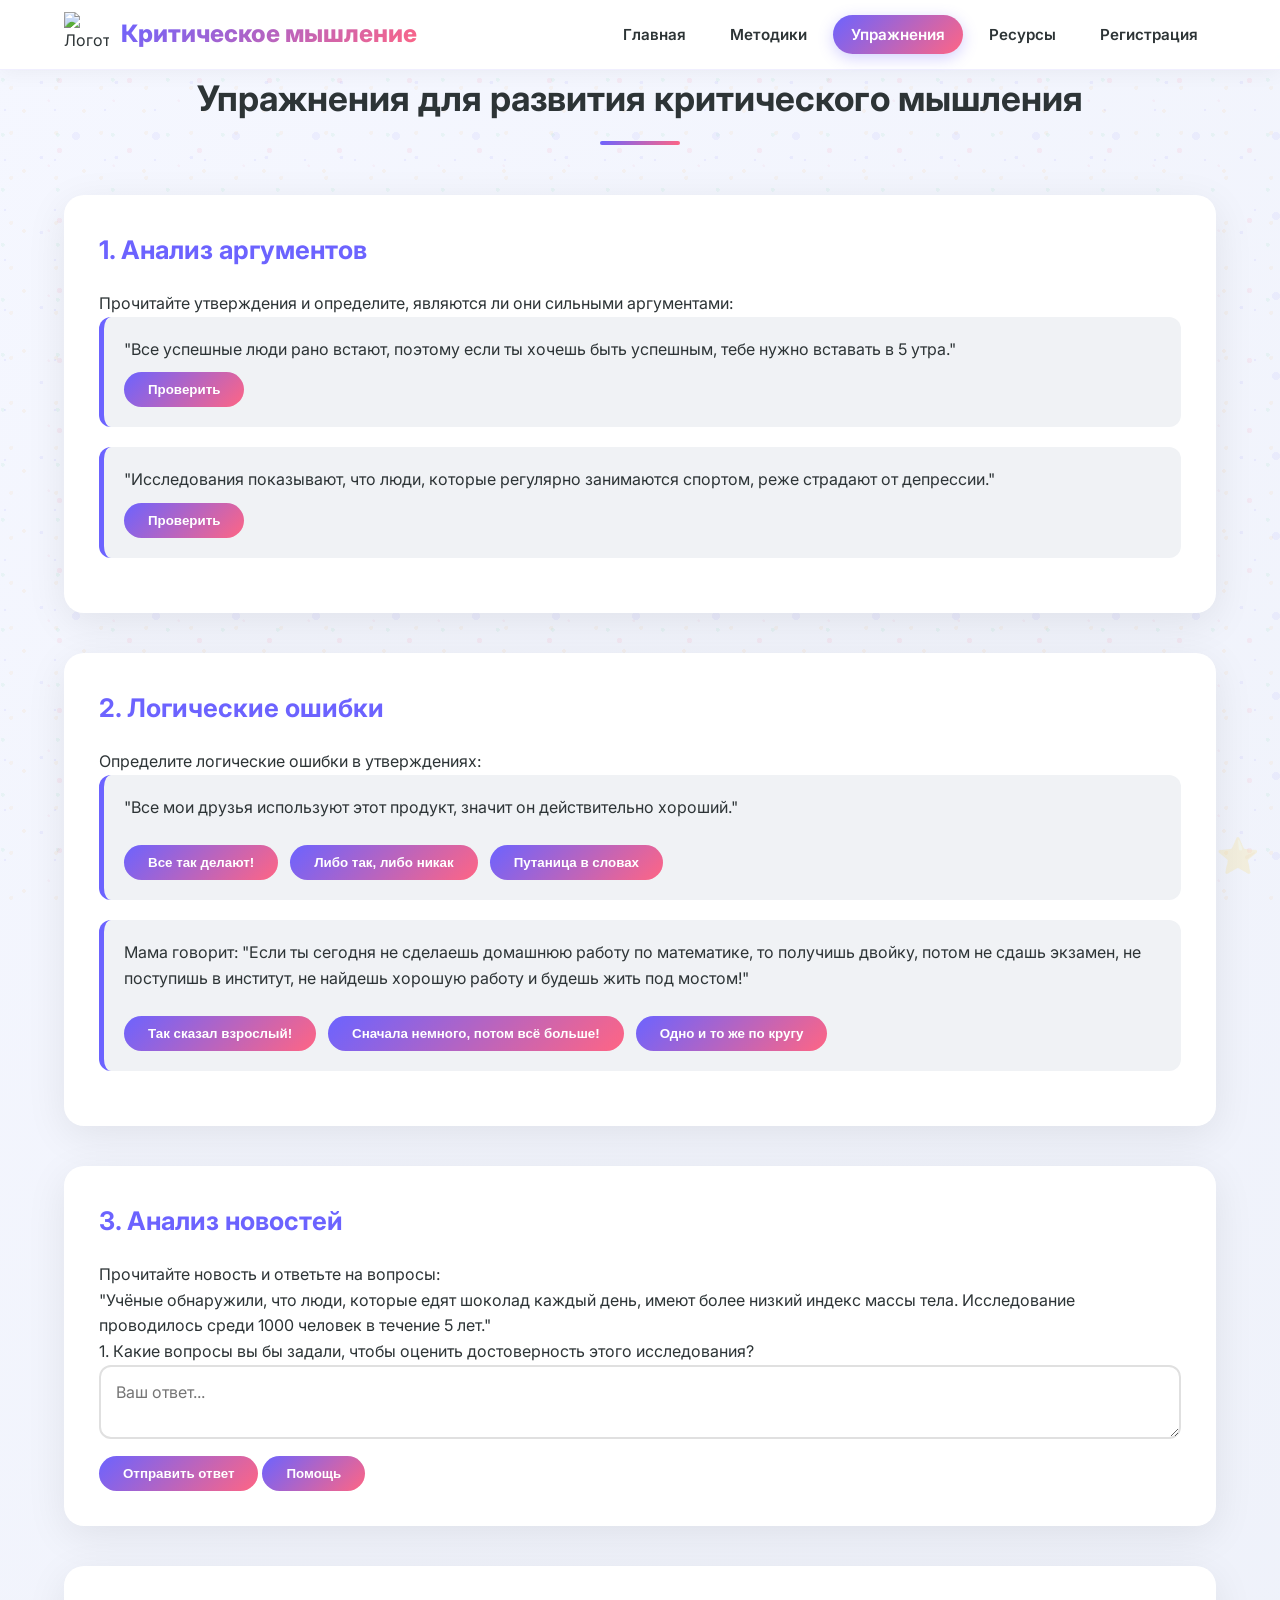
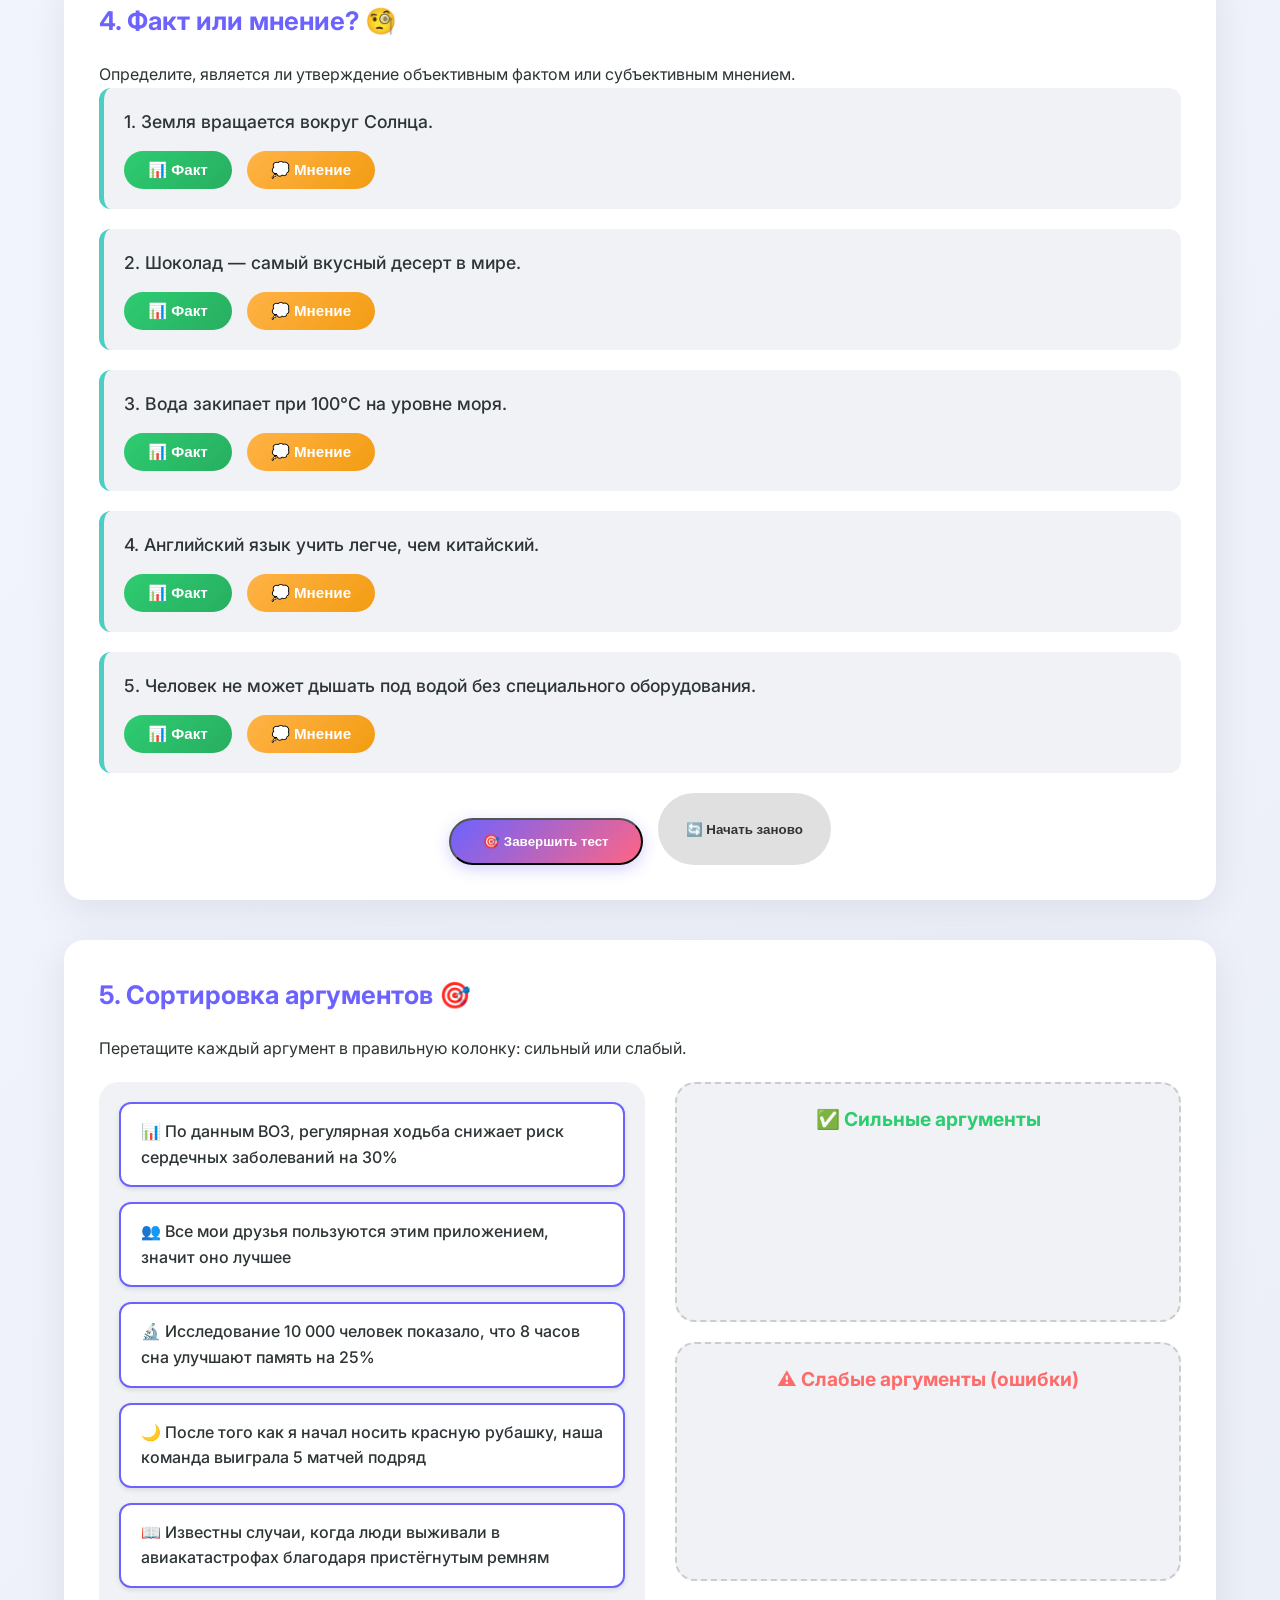
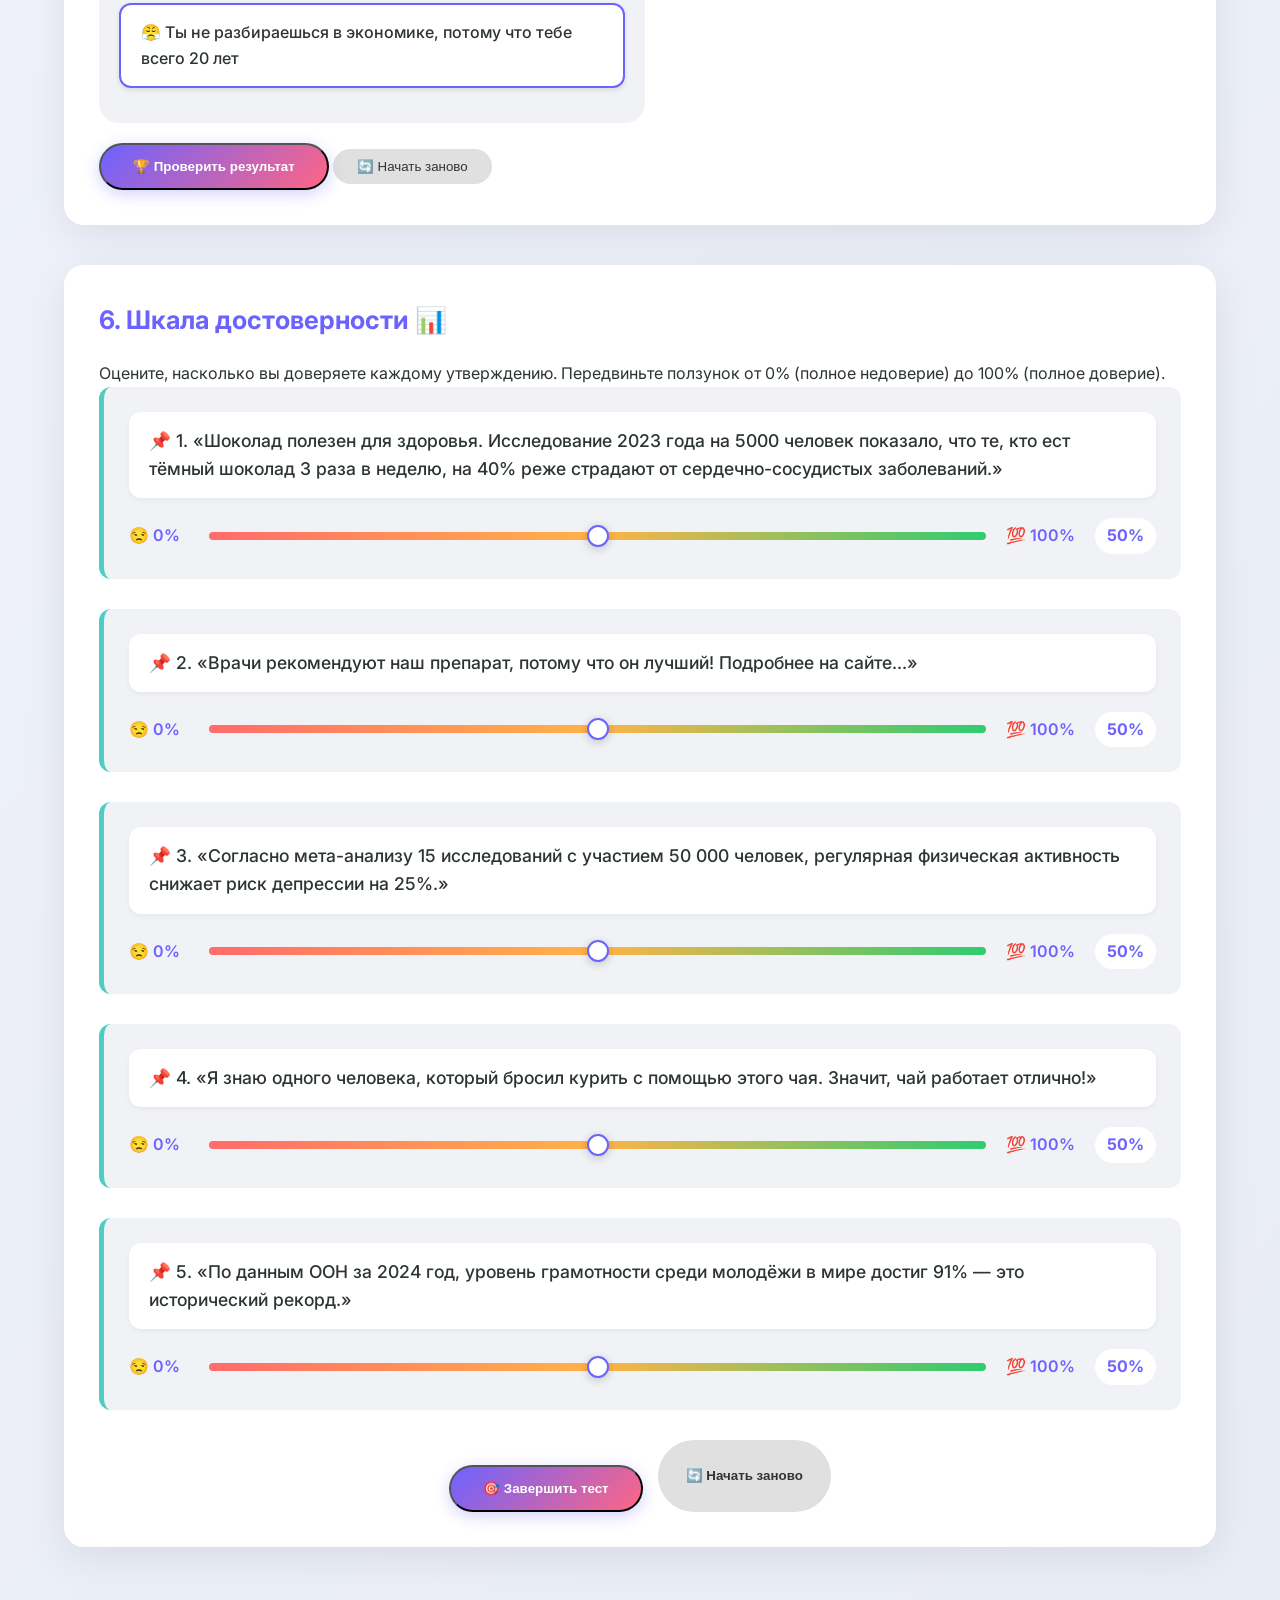
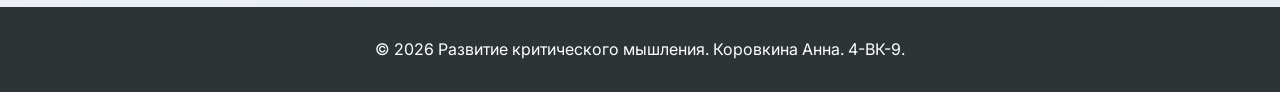
==== commit 59c79a82: "exercises.html" ====
--- a/exercises.html
+++ b/exercises.html
@@ -168,6 +168,6 @@
         </div>
     </footer>
 
-    <script src="js/script.js"></script>
+    <script src="script.js"></script>
 </body>
 </html>
--- a/style.css
+++ b/style.css
@@ -1306,6 +1306,250 @@
     background: #FF6B6B;
     color: white;
 }
+
+/* ========== QR-КОД СЕКЦИЯ (КРАСИВО, ПО ЦЕНТРУ) ========== */
+.qr-section {
+    padding: 60px 20px;
+    background: linear-gradient(135deg, #667eea 0%, #764ba2 50%, #f093fb 100%);
+    position: relative;
+    margin: 50px 0;
+    border-radius: 60px;
+    overflow: hidden;
+}
+
+.qr-section::before {
+    content: '';
+    position: absolute;
+    top: -50%;
+    left: -50%;
+    width: 200%;
+    height: 200%;
+    background: radial-gradient(circle, rgba(255,255,255,0.1) 0%, transparent 70%);
+    animation: rotateBg 20s linear infinite;
+    pointer-events: none;
+}
+
+@keyframes rotateBg {
+    0% { transform: rotate(0deg); }
+    100% { transform: rotate(360deg); }
+}
+
+.qr-section::after {
+    content: '🧠 💡 🎓 ✨ 📚';
+    position: absolute;
+    bottom: 15px;
+    left: 0;
+    right: 0;
+    text-align: center;
+    font-size: 35px;
+    opacity: 0.08;
+    pointer-events: none;
+    letter-spacing: 20px;
+}
+
+.qr-center {
+    display: flex;
+    justify-content: center;
+    align-items: center;
+    position: relative;
+    z-index: 2;
+}
+
+.qr-content {
+    background: rgba(255, 255, 255, 0.98);
+    border-radius: 60px;
+    padding: 45px 40px;
+    text-align: center;
+    max-width: 500px;
+    width: 100%;
+    box-shadow: 0 30px 60px rgba(0, 0, 0, 0.2);
+    transition: transform 0.3s ease;
+    backdrop-filter: blur(5px);
+}
+
+.qr-content:hover {
+    transform: translateY(-5px);
+}
+
+.qr-icon-animation {
+    display: flex;
+    justify-content: center;
+    gap: 20px;
+    margin-bottom: 20px;
+}
+
+.qr-icon-animation span {
+    font-size: 40px;
+    animation: floatIcons 2s ease infinite;
+}
+
+.qr-icon-animation span:nth-child(1) { animation-delay: 0s; }
+.qr-icon-animation span:nth-child(2) { animation-delay: 0.3s; }
+.qr-icon-animation span:nth-child(3) { animation-delay: 0.6s; }
+
+@keyframes floatIcons {
+    0%, 100% { transform: translateY(0px); }
+    50% { transform: translateY(-8px); }
+}
+
+.qr-heading {
+    font-size: 1.8rem;
+    font-weight: 800;
+    background: linear-gradient(135deg, #6C63FF, #FF6584);
+    -webkit-background-clip: text;
+    background-clip: text;
+    color: transparent;
+    margin-bottom: 12px;
+}
+
+.qr-description {
+    color: #666;
+    font-size: 0.95rem;
+    margin-bottom: 30px;
+    line-height: 1.5;
+}
+
+.qr-image-wrapper {
+    position: relative;
+    display: inline-block;
+    margin-bottom: 25px;
+}
+
+.qr-image {
+    width: 220px;
+    height: 220px;
+    border-radius: 30px;
+    box-shadow: 0 15px 30px rgba(0, 0, 0, 0.15);
+    background: white;
+    padding: 12px;
+    transition: transform 0.3s ease;
+    position: relative;
+    z-index: 2;
+}
+
+.qr-image:hover {
+    transform: scale(1.02);
+}
+
+.qr-pulse {
+    position: absolute;
+    top: 50%;
+    left: 50%;
+    transform: translate(-50%, -50%);
+    width: 220px;
+    height: 220px;
+    background: rgba(108, 99, 255, 0.3);
+    border-radius: 30px;
+    animation: pulse 2s ease infinite;
+    z-index: 1;
+}
+
+@keyframes pulse {
+    0% {
+        transform: translate(-50%, -50%) scale(0.95);
+        opacity: 0.5;
+    }
+    70% {
+        transform: translate(-50%, -50%) scale(1.1);
+        opacity: 0;
+    }
+    100% {
+        transform: translate(-50%, -50%) scale(1.1);
+        opacity: 0;
+    }
+}
+
+.qr-download-btn {
+    display: inline-flex;
+    align-items: center;
+    gap: 10px;
+    background: linear-gradient(135deg, #6C63FF, #FF6584);
+    color: white;
+    padding: 14px 32px;
+    border-radius: 50px;
+    text-decoration: none;
+    font-weight: 600;
+    font-size: 1rem;
+    transition: all 0.3s ease;
+    box-shadow: 0 5px 15px rgba(108, 99, 255, 0.3);
+    margin-bottom: 20px;
+    border: none;
+    cursor: pointer;
+}
+
+.qr-download-btn:hover {
+    transform: translateY(-3px);
+    box-shadow: 0 8px 25px rgba(108, 99, 255, 0.4);
+}
+
+.qr-download-btn span {
+    font-size: 1.2rem;
+}
+
+.qr-hint {
+    font-size: 0.8rem;
+    color: #999;
+    background: #f5f5f5;
+    display: inline-block;
+    padding: 8px 18px;
+    border-radius: 40px;
+    margin-top: 5px;
+}
+
+.qr-hint span {
+    margin-right: 5px;
+}
+
+/* Адаптивность */
+@media (max-width: 768px) {
+    .qr-section {
+        padding: 40px 16px;
+        border-radius: 40px;
+        margin: 30px 0;
+    }
+    
+    .qr-content {
+        padding: 35px 25px;
+        border-radius: 45px;
+    }
+    
+    .qr-heading {
+        font-size: 1.5rem;
+    }
+    
+    .qr-image {
+        width: 180px;
+        height: 180px;
+    }
+    
+    .qr-pulse {
+        width: 180px;
+        height: 180px;
+    }
+    
+    .qr-icon-animation span {
+        font-size: 30px;
+    }
+}
+
+@media (max-width: 480px) {
+    .qr-content {
+        padding: 30px 20px;
+    }
+    
+    .qr-heading {
+        font-size: 1.3rem;
+    }
+    
+    .qr-description {
+        font-size: 0.85rem;
+    }
+    
+    .qr-download-btn {
+        padding: 12px 25px;
+        font-size: 0.9rem;
+    }
+}
 /* ========== АДАПТИВНОСТЬ ========== */
 @media (max-width: 768px) {
     .header .container {
@@ -1389,4 +1633,4 @@
 
 .feature-card:nth-child(4) h3::before {
     content: '🔄 ';
-}+}
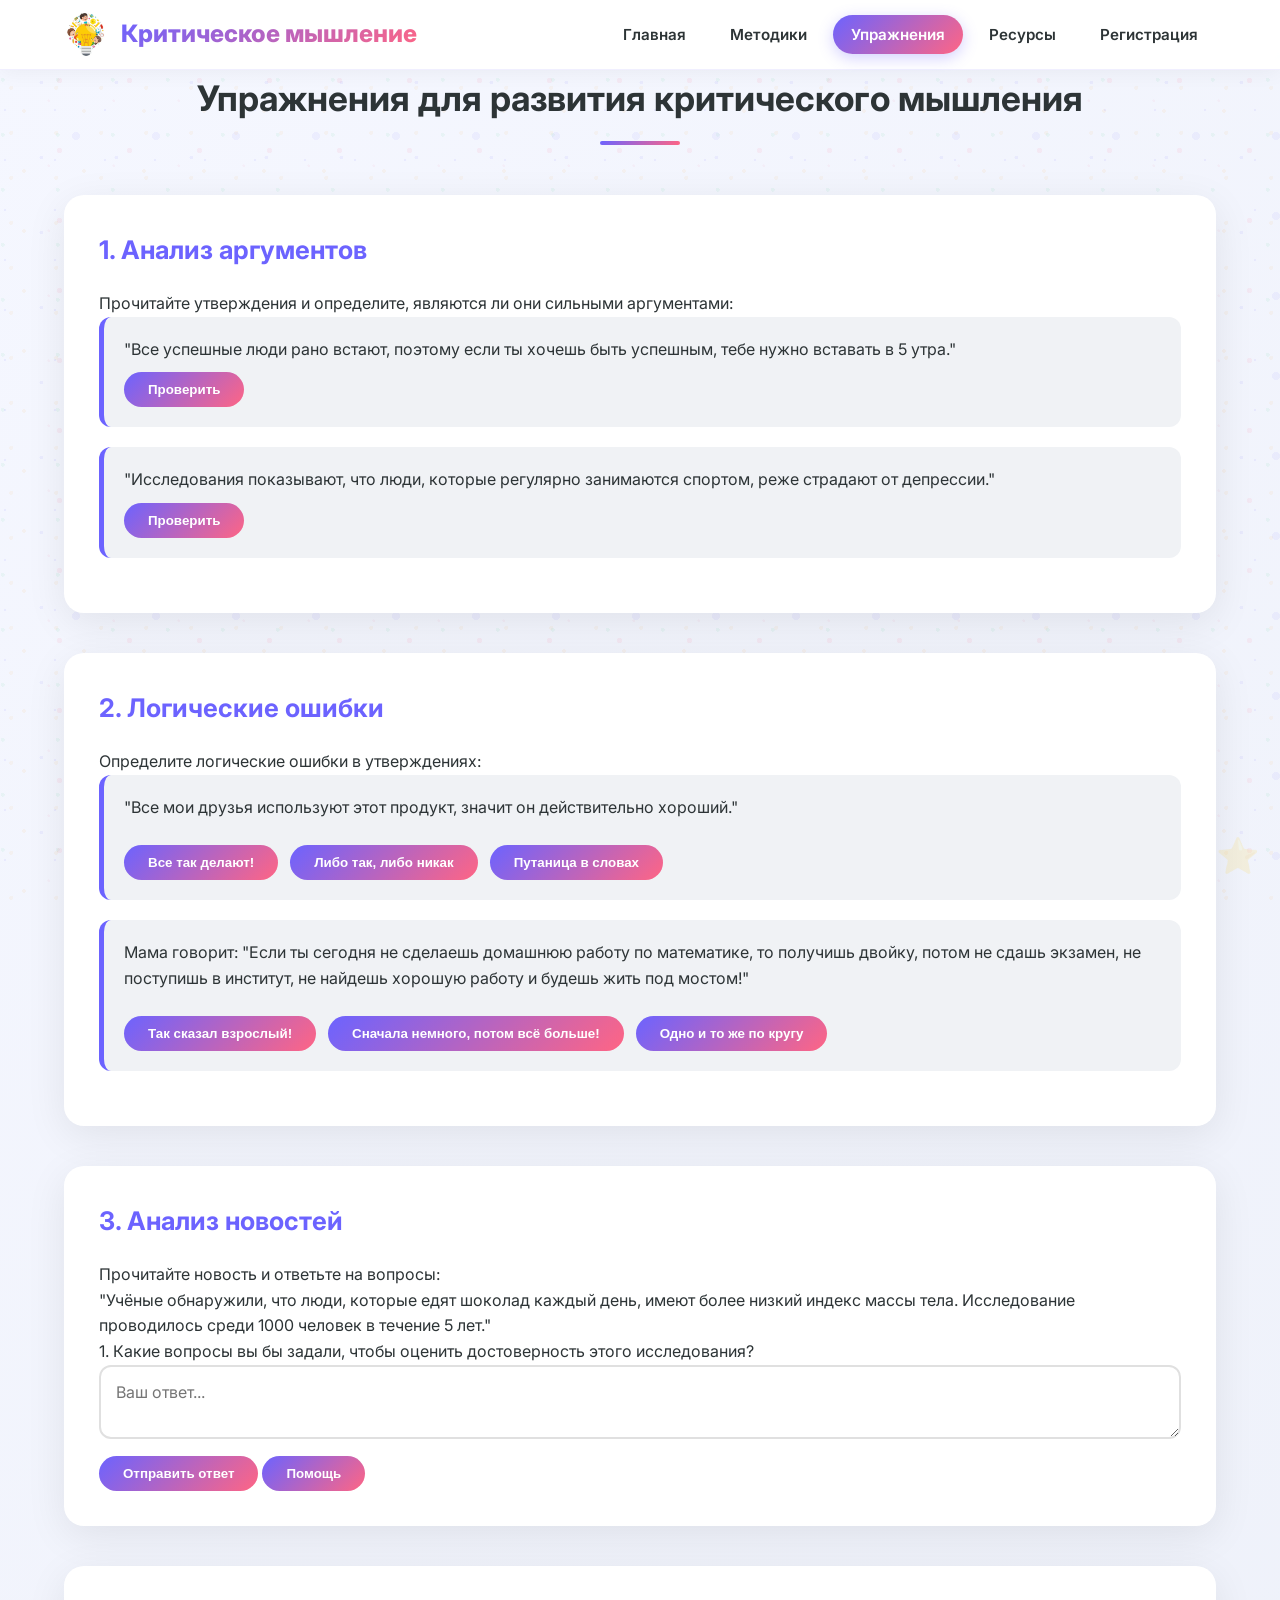
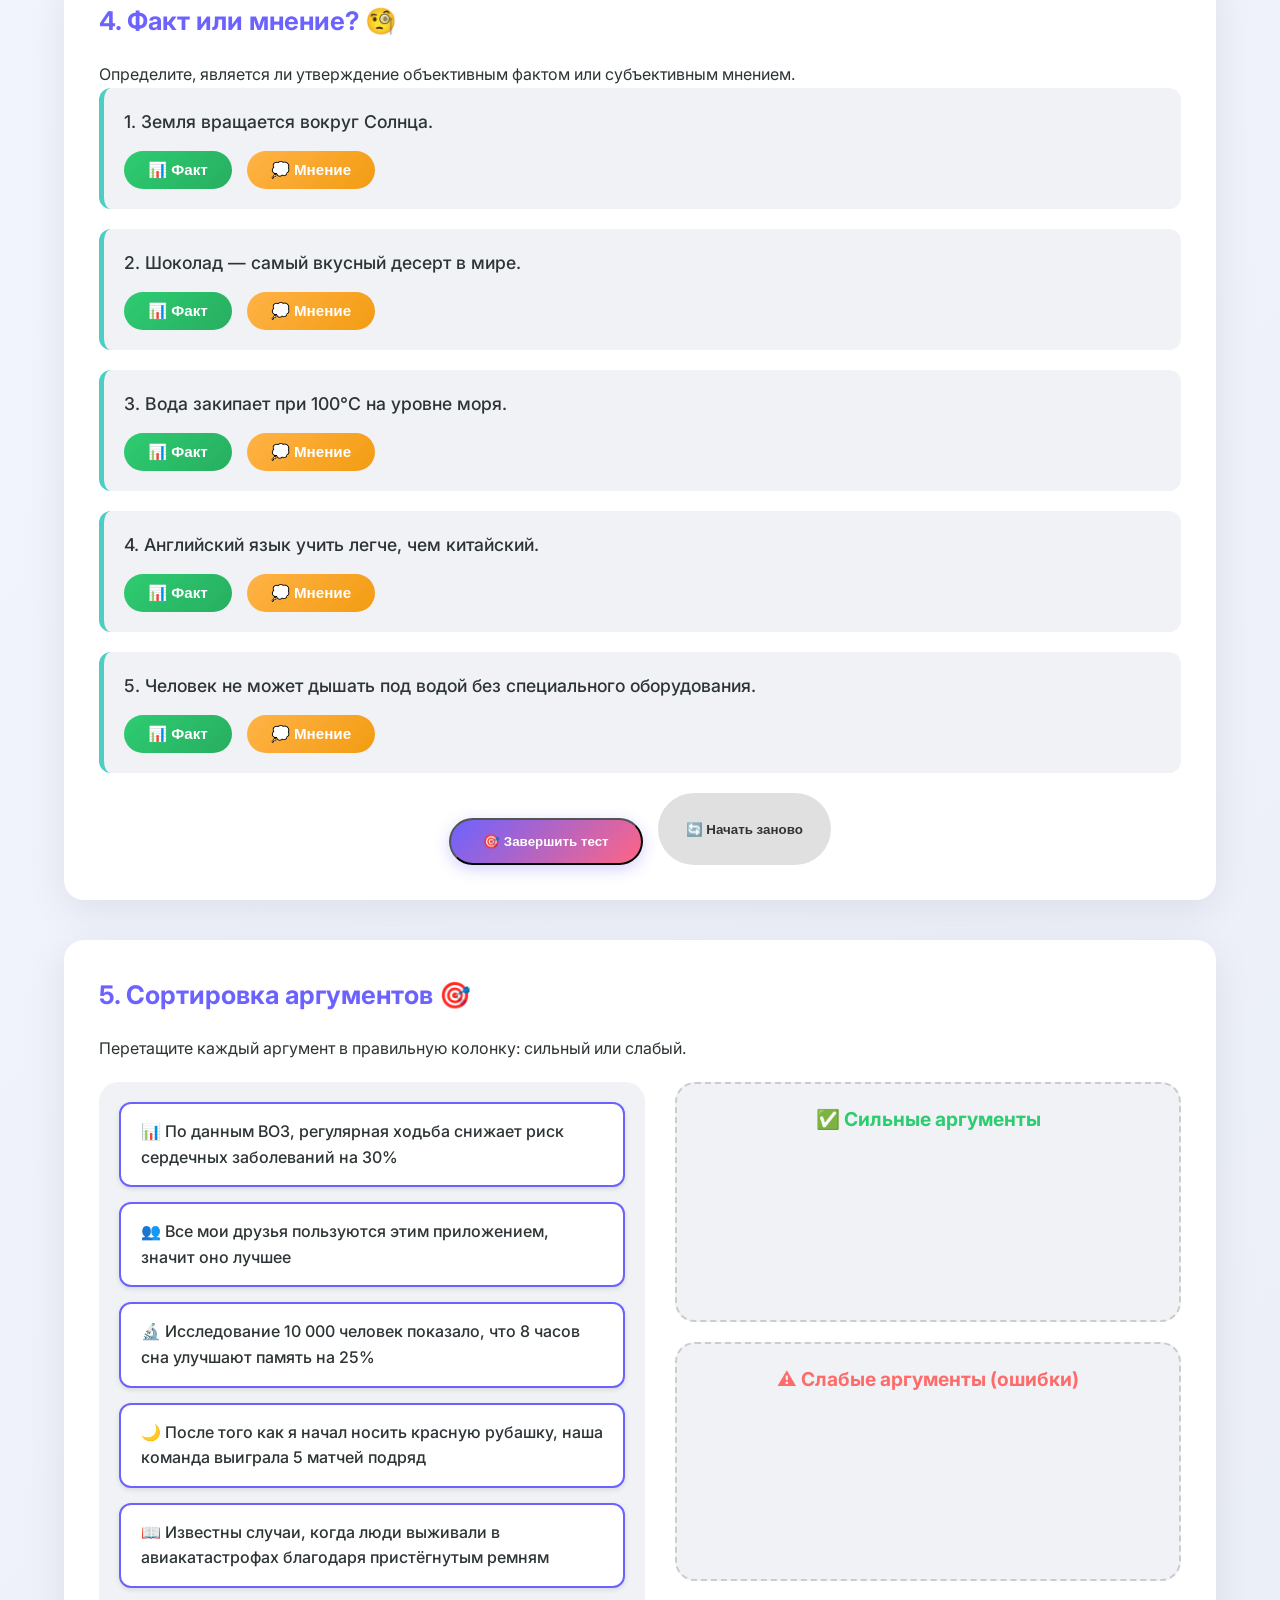
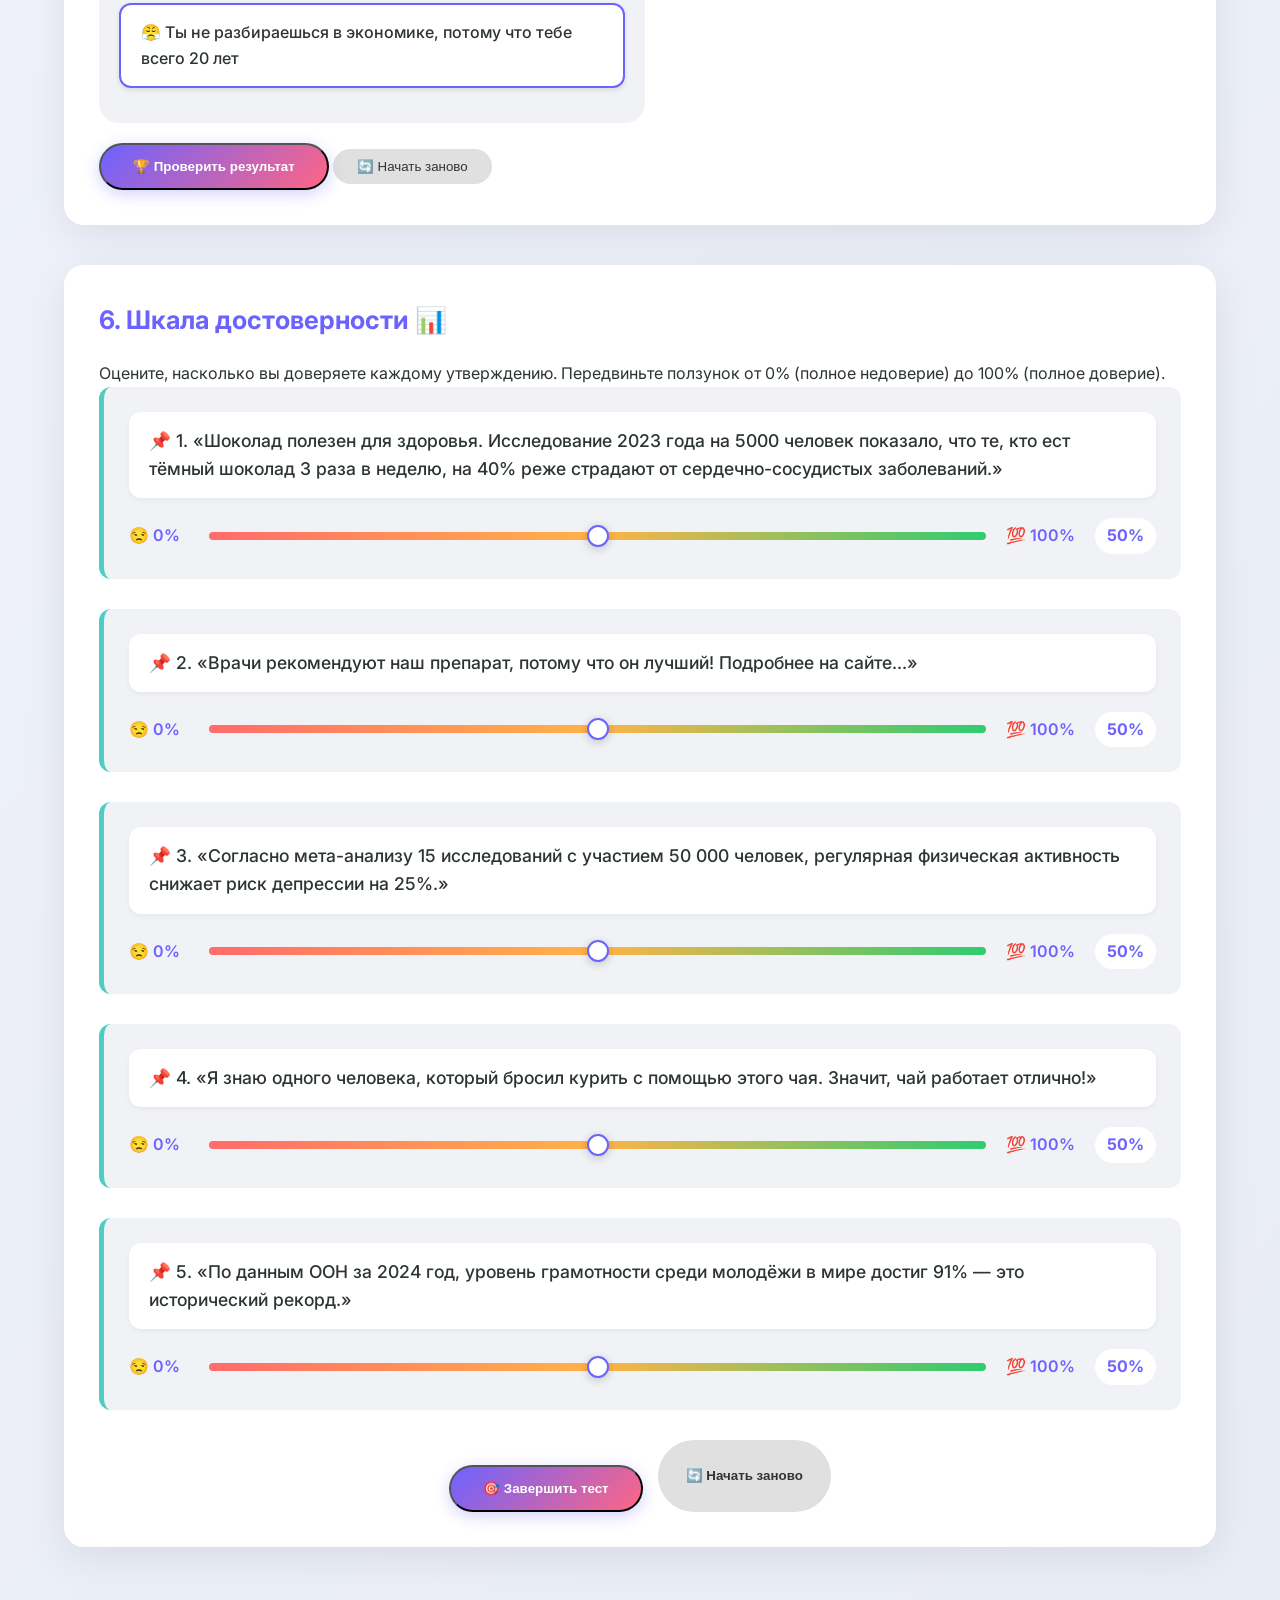
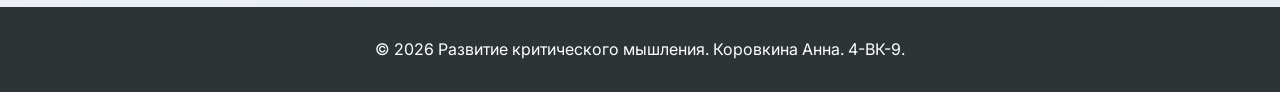
==== commit fc955edd: "exercises.html" ====
--- a/exercises.html
+++ b/exercises.html
@@ -11,7 +11,7 @@
     <header class="header">
         <div class="container">
             <div class="logo">
-                <img src="images/%D0%BB%D0%BE%D0%B3%D0%BE.jpg" alt="Логотип" class="logo-img">
+                <img src="%D0%BB%D0%BE%D0%B3%D0%BE.jpg" alt="Логотип" class="logo-img">
                 <h1>Критическое мышление</h1>
             </div>
             <nav class="nav">
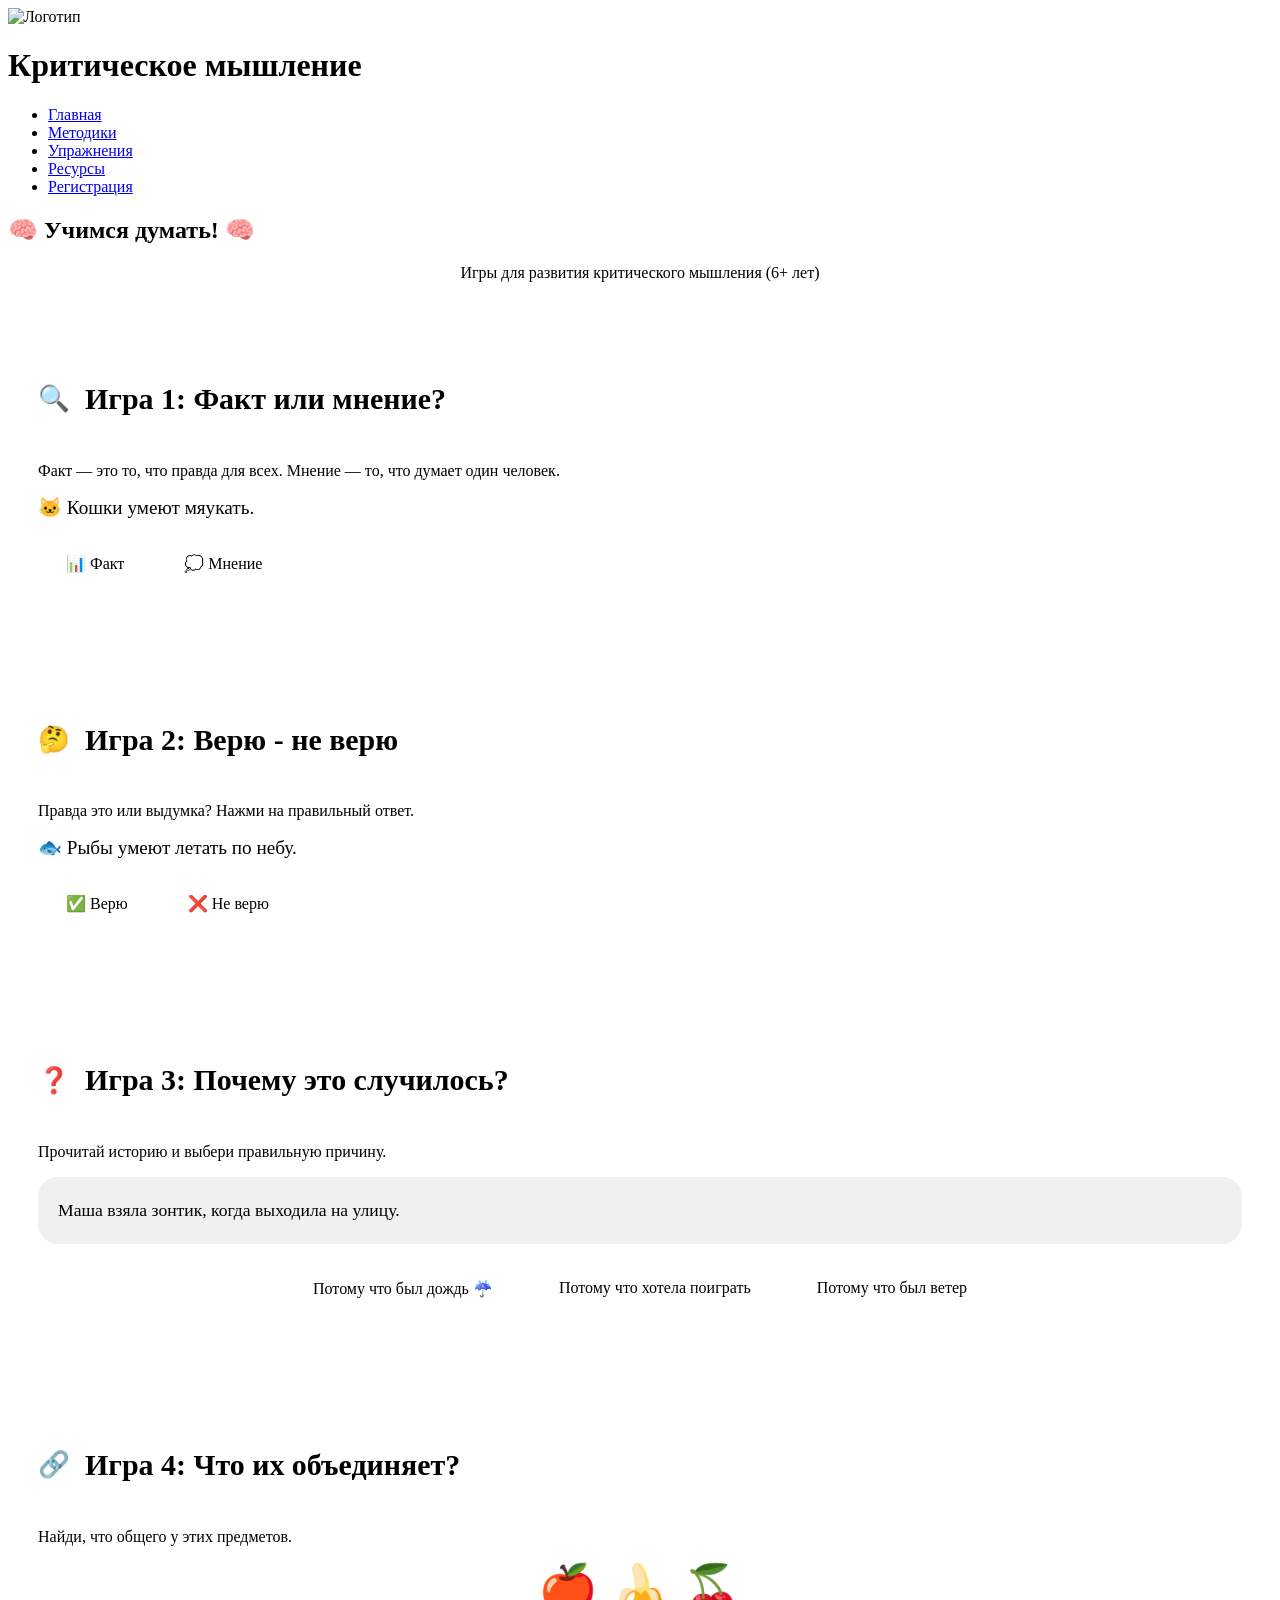
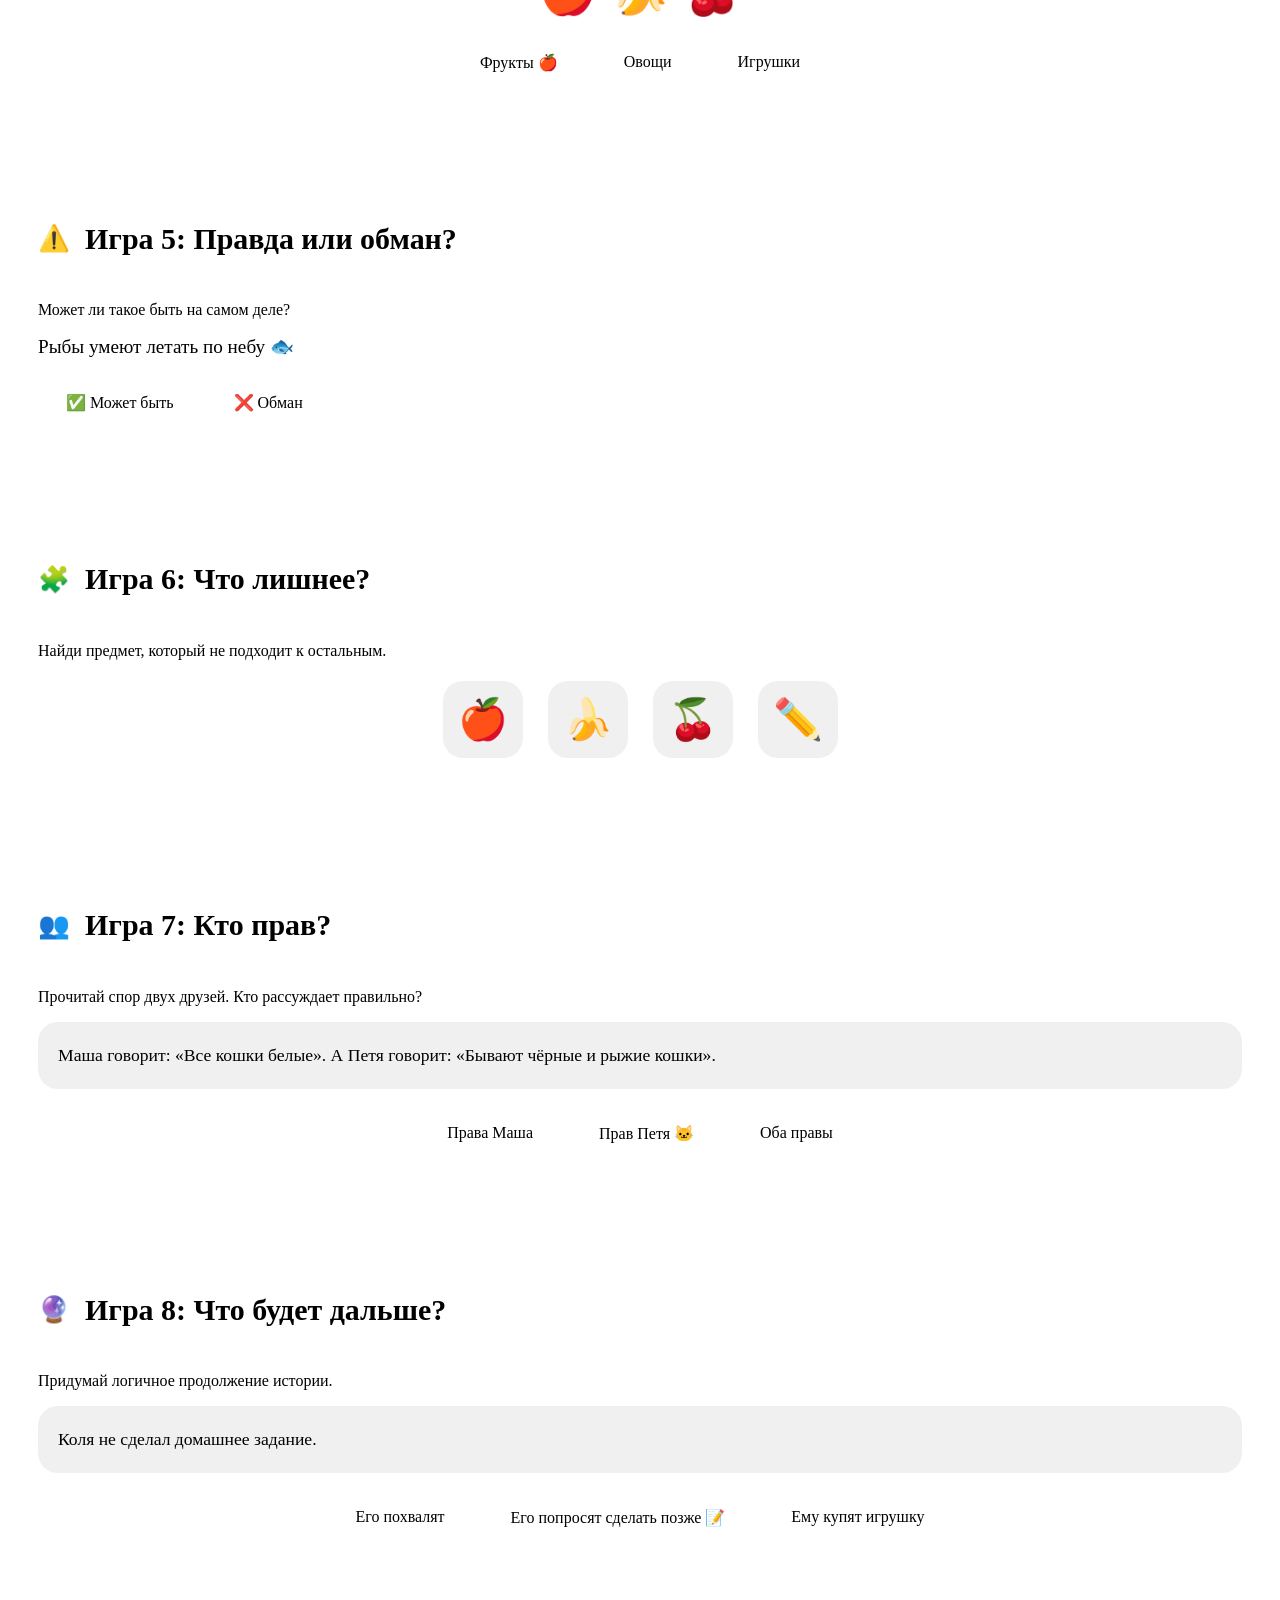
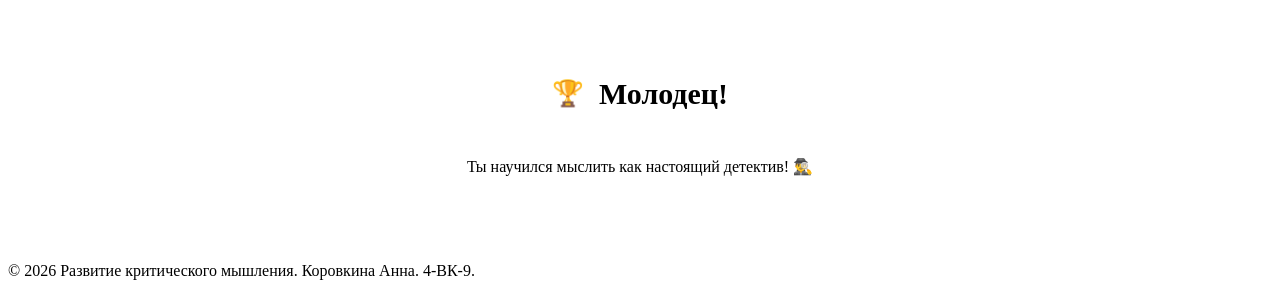
==== commit 8e4910ac: "exercises.html" ====
--- a/exercises.html
+++ b/exercises.html
@@ -4,14 +4,70 @@
     <meta charset="UTF-8">
     <meta name="viewport" content="width=device-width, initial-scale=1.0">
     <title>Упражнения | Критическое мышление</title>
-    <link rel="stylesheet" href="style.css">
-    <link rel="icon" href="brain-icon.png">
+    <link rel="stylesheet" href="css/style.css">
+    <link rel="icon" href="images/brain-icon.png">
+    <style>
+        .game-card {
+            background: var(--white);
+            padding: 30px;
+            border-radius: var(--border-radius);
+            box-shadow: var(--box-shadow);
+            margin-bottom: 40px;
+            transition: var(--transition);
+        }
+        .game-title {
+            font-size: 1.6rem;
+            color: var(--primary);
+            margin-bottom: 10px;
+            display: flex;
+            align-items: center;
+            gap: 15px;
+        }
+        .simple-option {
+            background: var(--gray);
+            padding: 12px 20px;
+            border-radius: 60px;
+            margin: 8px;
+            cursor: pointer;
+            display: inline-block;
+            transition: all 0.2s;
+            border: none;
+            font-family: inherit;
+            font-size: 1rem;
+        }
+        .simple-option:hover { background: #e0e0e0; transform: scale(1.02); }
+        .simple-btn {
+            background: var(--gradient-primary);
+            color: white;
+            border: none;
+            padding: 10px 25px;
+            border-radius: 40px;
+            font-size: 1rem;
+            cursor: pointer;
+            margin-top: 15px;
+        }
+        .feedback-good { background: #d4edda; color: #155724; padding: 12px; border-radius: 12px; margin-top: 15px; display: none; }
+        .feedback-bad { background: #f8d7da; color: #721c24; padding: 12px; border-radius: 12px; margin-top: 15px; display: none; }
+        .story-text { background: #f0f0f0; padding: 20px; border-radius: 20px; margin: 15px 0; font-size: 1.1rem; line-height: 1.5; }
+        .sequence-item {
+            font-size: 3rem;
+            background: #f0f0f0;
+            border-radius: 20px;
+            padding: 20px;
+            cursor: pointer;
+            transition: all 0.2s;
+            text-align: center;
+            min-width: 80px;
+        }
+        .sequence-item:hover { background: #e0e0e0; transform: scale(1.05); }
+        .sequence-container { display: flex; gap: 15px; justify-content: center; flex-wrap: wrap; margin: 20px 0; }
+    </style>
 </head>
 <body>
     <header class="header">
         <div class="container">
             <div class="logo">
-                <img src="%D0%BB%D0%BE%D0%B3%D0%BE.jpg" alt="Логотип" class="logo-img">
+                <img src="images/лого.jpg" alt="Логотип" class="logo-img">
                 <h1>Критическое мышление</h1>
             </div>
             <nav class="nav">
@@ -27,139 +83,102 @@
     </header>
 
     <main class="main">
-        <section class="exercises">
-            <div class="container">
-                <h2 class="section-title">Упражнения для развития критического мышления</h2>
-                
-                <div class="exercise-card">
-                    <h3>1. Анализ аргументов</h3>
-                    <p>Прочитайте утверждения и определите, являются ли они сильными аргументами:</p>
-                    <div class="arguments-list">
-                        <div class="argument-item">
-                            <p>"Все успешные люди рано встают, поэтому если ты хочешь быть успешным, тебе нужно вставать в 5 утра."</p>
-                            <button class="check-btn" data-explanation="Это ложная причинность. Успех не обязательно зависит от времени подъема.">Проверить</button>
-                            <div class="answer"></div>
-                        </div>
-                        <div class="argument-item">
-                            <p>"Исследования показывают, что люди, которые регулярно занимаются спортом, реже страдают от депрессии."</p>
-                            <button class="check-btn" data-explanation="Это сильный аргумент, основанный на исследованиях.">Проверить</button>
-                            <div class="answer"></div>
-                        </div>
-                    </div>
-                </div>
-
-                <div class="exercise-card">
-                    <h3>2. Логические ошибки</h3>
-                    <p>Определите логические ошибки в утверждениях:</p>
-                    <div class="quiz-container">
-                        <div class="quiz-item">
-                            <p>"Все мои друзья используют этот продукт, значит он действительно хороший."</p>
-                            <div class="options">
-                                <button data-correct="true" data-explanation-correct="Правильно! Это ошибка «Все так делают»" data-explanation-wrong="Неверно. Здесь используется доверие к популярности." class="quiz-btn">Все так делают!</button>
-                                <button data-correct="false" data-explanation-correct="" data-explanation-wrong="Нет, это не ложная дилемма." class="quiz-btn">Либо так, либо никак</button>
-                                <button data-correct="false" data-explanation-correct="" data-explanation-wrong="Нет, это не путаница в словах." class="quiz-btn">Путаница в словах</button>
-                            </div>
-                            <div class="quiz-answer"></div>
-                        </div>
-
-                        <div class="quiz-item">
-                            <p>Мама говорит: "Если ты сегодня не сделаешь домашнюю работу по математике, то получишь двойку, потом не сдашь экзамен, не поступишь в институт, не найдешь хорошую работу и будешь жить под мостом!"</p>
-                            <div class="options">
-                                <button data-correct="false" data-explanation-correct="" data-explanation-wrong="Нет, это не так сказал взрослый." class="quiz-btn">Так сказал взрослый!</button>
-                                <button data-correct="true" data-explanation-correct="Правильно! Это ошибка «Сначала немного, потом все больше»." data-explanation-wrong="Неверно. Подумайте о цепочке событий." class="quiz-btn">Сначала немного, потом всё больше!</button>
-                                <button data-correct="false" data-explanation-correct="" data-explanation-wrong="Нет, это не одно и тоже по кругу." class="quiz-btn">Одно и то же по кругу</button>
-                            </div>
-                            <div class="quiz-answer"></div>
-                        </div>
-                    </div>
-                </div>
-
-                <div class="exercise-card">
-                    <h3>3. Анализ новостей</h3>
-                    <p>Прочитайте новость и ответьте на вопросы:</p>
-                    <div class="news-exercise">
-                        <blockquote>
-                            "Учёные обнаружили, что люди, которые едят шоколад каждый день, имеют более низкий индекс массы тела. Исследование проводилось среди 1000 человек в течение 5 лет."
-                        </blockquote>
-                        <div class="news-questions">
-                            <div class="question">
-                                <p>1. Какие вопросы вы бы задали, чтобы оценить достоверность этого исследования?</p>
-                                <textarea id="news-answer" class="answer-field" placeholder="Ваш ответ..."></textarea>
-                                <div class="news-buttons">
-                                    <button class="submit-btn" id="submit-news-answer">Отправить ответ</button>
-                                    <button class="show-sample-btn" data-sample="Кто финансировал исследование? Как выбирались участники? Контролировались ли другие факторы? Каков механизм влияния?">Помощь</button>
-                                </div>
-                                <div id="news-feedback" class="news-feedback"></div>
-                                <div class="sample-answer"></div>
-                            </div>
-                        </div>
-                    </div>
-                </div>
-                
-            
-<!-- Упражнение 4: Факт или мнение -->
-<div class="exercise-card">
-    <h3>4. Факт или мнение? 🧐</h3>
-    <p>Определите, является ли утверждение объективным фактом или субъективным мнением.</p>
-    <div id="factOpinionQuiz" class="fact-opinion-container">
-        <!-- Сюда будут подгружаться вопросы через JS -->
-    </div>
-    <div id="factOpinionResult" class="quiz-result" style="display: none; margin-top: 20px; padding: 15px; background: #e8f4fc; border-radius: 12px;"></div>
-    <div style="display: flex; gap: 15px; justify-content: center; margin-top: 20px;">
-        <button id="submitFactOpinion" class="cta-button" style="background: var(--gradient-primary);">🎯 Завершить тест</button>
-        <button id="resetFactOpinion" class="reset-fact-btn" style="background: #e0e0e0; color: #333; padding: 12px 28px; border-radius: 40px; border: none; cursor: pointer; font-weight: 600; transition: var(--transition);">🔄 Начать заново</button>
-    </div>
-</div>
-                
-                <!-- Упражнение 5: Сортировка аргументов -->
-<div class="exercise-card">
-    <h3>5. Сортировка аргументов 🎯</h3>
-    <p>Перетащите каждый аргумент в правильную колонку: сильный или слабый.</p>
-    
-    <div class="drag-drop-container">
-        <!-- Список аргументов для перетаскивания -->
-        <div class="drag-items" id="dragItems">
-            <div class="drag-item" data-type="strong" data-explanation="Основано на авторитетном источнике и статистике">📊 По данным ВОЗ, регулярная ходьба снижает риск сердечных заболеваний на 30%</div>
-            <div class="drag-item" data-type="weak" data-explanation="Это аргумент к популярности — ошибка «все так делают»">👥 Все мои друзья пользуются этим приложением, значит оно лучшее</div>
-            <div class="drag-item" data-type="strong" data-explanation="Научное исследование с конкретными данными">🔬 Исследование 10 000 человек показало, что 8 часов сна улучшают память на 25%</div>
-            <div class="drag-item" data-type="weak" data-explanation="Ложная причинно-следственная связь (post hoc ergo propter hoc)">🌙 После того как я начал носить красную рубашку, наша команда выиграла 5 матчей подряд</div>
-            <div class="drag-item" data-type="strong" data-explanation="Основано на реальных историях и фактах">📖 Известны случаи, когда люди выживали в авиакатастрофах благодаря пристёгнутым ремням</div>
-            <div class="drag-item" data-type="weak" data-explanation="Это оскорбление вместо аргумента (argumentum ad hominem)">😤 Ты не разбираешься в экономике, потому что тебе всего 20 лет</div>
+        <div class="container">
+            <h2 class="section-title">🧠 Учимся думать! 🧠</h2>
+            <p style="text-align: center; margin-bottom: 40px;">Игры для развития критического мышления (6+ лет)</p>
+
+            <!-- 1. ФАКТ ИЛИ МНЕНИЕ -->
+            <div class="game-card">
+                <div class="game-title"><span>🔍</span> <h3>Игра 1: Факт или мнение?</h3></div>
+                <p>Факт — это то, что правда для всех. Мнение — то, что думает один человек.</p>
+                <div id="game1Question" style="font-size: 1.2rem; margin: 15px 0;"></div>
+                <div><button class="simple-option" data-ans="fact">📊 Факт</button> <button class="simple-option" data-ans="opinion">💭 Мнение</button></div>
+                <div id="game1Feedback" class="feedback-good"></div>
+                <div id="game1FeedbackBad" class="feedback-bad"></div>
+                <button id="game1Next" class="simple-btn" style="display: none;">➡️ Следующий</button>
+            </div>
+
+            <!-- 2. НОВАЯ ИГРА: ВЕРЮ - НЕ ВЕРЮ (Оценка достоверности) -->
+            <div class="game-card">
+                <div class="game-title"><span>🤔</span> <h3>Игра 2: Верю - не верю</h3></div>
+                <p>Правда это или выдумка? Нажми на правильный ответ.</p>
+                <div id="game2Question" style="font-size: 1.2rem; margin: 15px 0;"></div>
+                <div><button class="simple-option" data-ans="true">✅ Верю</button> <button class="simple-option" data-ans="false">❌ Не верю</button></div>
+                <div id="game2Feedback" class="feedback-good"></div>
+                <div id="game2FeedbackBad" class="feedback-bad"></div>
+                <button id="game2Next" class="simple-btn" style="display: none;">➡️ Следующий</button>
+            </div>
+
+            <!-- 3. ПОЧЕМУ? -->
+            <div class="game-card">
+                <div class="game-title"><span>❓</span> <h3>Игра 3: Почему это случилось?</h3></div>
+                <p>Прочитай историю и выбери правильную причину.</p>
+                <div id="game3Story" class="story-text"></div>
+                <div id="game3Options" style="display: flex; gap: 10px; flex-wrap: wrap; justify-content: center;"></div>
+                <div id="game3Feedback" class="feedback-good"></div>
+                <div id="game3FeedbackBad" class="feedback-bad"></div>
+                <button id="game3Next" class="simple-btn" style="display: none;">➡️ Дальше</button>
+            </div>
+
+            <!-- 4. ЧТО ОБЩЕЕ? -->
+            <div class="game-card">
+                <div class="game-title"><span>🔗</span> <h3>Игра 4: Что их объединяет?</h3></div>
+                <p>Найди, что общего у этих предметов.</p>
+                <div id="game4Items" style="font-size: 3rem; text-align: center; margin: 15px 0;"></div>
+                <div id="game4Options" style="display: flex; gap: 10px; flex-wrap: wrap; justify-content: center;"></div>
+                <div id="game4Feedback" class="feedback-good"></div>
+                <div id="game4FeedbackBad" class="feedback-bad"></div>
+                <button id="game4Next" class="simple-btn" style="display: none;">➡️ Следующее</button>
+            </div>
+
+            <!-- 5. ПРАВДА ИЛИ ОБМАН? -->
+            <div class="game-card">
+                <div class="game-title"><span>⚠️</span> <h3>Игра 5: Правда или обман?</h3></div>
+                <p>Может ли такое быть на самом деле?</p>
+                <div id="game5Question" style="font-size: 1.2rem; margin: 15px 0;"></div>
+                <div><button class="simple-option" data-ans="true">✅ Может быть</button> <button class="simple-option" data-ans="false">❌ Обман</button></div>
+                <div id="game5Feedback" class="feedback-good"></div>
+                <div id="game5FeedbackBad" class="feedback-bad"></div>
+                <button id="game5Next" class="simple-btn" style="display: none;">➡️ Следующий</button>
+            </div>
+
+            <!-- 6. ЧТО ЛИШНЕЕ? -->
+            <div class="game-card">
+                <div class="game-title"><span>🧩</span> <h3>Игра 6: Что лишнее?</h3></div>
+                <p>Найди предмет, который не подходит к остальным.</p>
+                <div id="game6Items" style="font-size: 2.5rem; text-align: center; margin: 15px 0; display: flex; gap: 15px; justify-content: center; flex-wrap: wrap;"></div>
+                <div id="game6Feedback" class="feedback-good"></div>
+                <div id="game6FeedbackBad" class="feedback-bad"></div>
+                <button id="game6Next" class="simple-btn" style="display: none;">➡️ Следующий</button>
+            </div>
+
+            <!-- 7. КТО ПРАВ? -->
+            <div class="game-card">
+                <div class="game-title"><span>👥</span> <h3>Игра 7: Кто прав?</h3></div>
+                <p>Прочитай спор двух друзей. Кто рассуждает правильно?</p>
+                <div id="game7Story" class="story-text"></div>
+                <div id="game7Options" style="display: flex; gap: 10px; flex-wrap: wrap; justify-content: center;"></div>
+                <div id="game7Feedback" class="feedback-good"></div>
+                <div id="game7FeedbackBad" class="feedback-bad"></div>
+                <button id="game7Next" class="simple-btn" style="display: none;">➡️ Дальше</button>
+            </div>
+
+            <!-- 8. ЧТО БУДЕТ ДАЛЬШЕ? -->
+            <div class="game-card">
+                <div class="game-title"><span>🔮</span> <h3>Игра 8: Что будет дальше?</h3></div>
+                <p>Придумай логичное продолжение истории.</p>
+                <div id="game8Story" class="story-text"></div>
+                <div id="game8Options" style="display: flex; gap: 10px; flex-wrap: wrap; justify-content: center;"></div>
+                <div id="game8Feedback" class="feedback-good"></div>
+                <div id="game8FeedbackBad" class="feedback-bad"></div>
+                <button id="game8Next" class="simple-btn" style="display: none;">➡️ Дальше</button>
+            </div>
+
+            <div class="game-card" style="text-align: center;">
+                <div class="game-title" style="justify-content: center;"><span>🏆</span><h3>Молодец!</h3></div>
+                <p>Ты научился мыслить как настоящий детектив! 🕵️‍♂️</p>
+            </div>
         </div>
-        
-        <!-- Колонки для сброса -->
-        <div class="drop-zones">
-            <div class="drop-zone" data-expected="strong">
-                <div class="drop-zone-title">✅ Сильные аргументы</div>
-                <div class="drop-zone-items" id="strongZone"></div>
-            </div>
-            <div class="drop-zone" data-expected="weak">
-                <div class="drop-zone-title">⚠️ Слабые аргументы (ошибки)</div>
-                <div class="drop-zone-items" id="weakZone"></div>
-            </div>
-        </div>
-    </div>
-    
-    <div class="drag-result" id="dragResult" style="display: none; margin-top: 20px; padding: 15px; background: #e8f4fc; border-radius: 12px;"></div>
-    <button id="checkDragResult" class="cta-button" style="margin-top: 20px; background: var(--gradient-primary);">🏆 Проверить результат</button>
-    <button id="resetDragGame" class="reset-btn" style="margin-top: 10px; background: #e0e0e0; color: #333; padding: 10px 24px; border-radius: 40px; border: none; cursor: pointer;">🔄 Начать заново</button>
-</div>
-                
-                <!-- Упражнение 6: Шкала достоверности -->
-<div class="exercise-card">
-    <h3>6. Шкала достоверности 📊</h3>
-    <p>Оцените, насколько вы доверяете каждому утверждению. Передвиньте ползунок от 0% (полное недоверие) до 100% (полное доверие).</p>
-    <div id="credibilityQuiz" class="credibility-container">
-        <!-- Сюда будут подгружаться вопросы через JS -->
-    </div>
-    <div id="credibilityResult" class="quiz-result" style="display: none; margin-top: 20px; padding: 15px; background: #e8f4fc; border-radius: 12px;"></div>
-    <div style="display: flex; gap: 15px; justify-content: center; margin-top: 20px;">
-        <button id="submitCredibility" class="cta-button" style="background: var(--gradient-primary);">🎯 Завершить тест</button>
-<button id="resetCredibility" class="reset-cred-btn" style="background: #e0e0e0; color: #333; padding: 12px 28px; border-radius: 40px; border: none; cursor: pointer; font-weight: 600; transition: var(--transition);">🔄 Начать заново</button>
-    </div>
-</div>
-            </div>
-        </section>
     </main>
 
     <footer class="footer">
@@ -168,6 +187,321 @@
         </div>
     </footer>
 
-    <script src="script.js"></script>
+    <script>
+        (function() {
+            // Универсальная функция показа результата
+            function showResult(elementGood, elementBad, isCorrect, goodMessage, badMessage) {
+                if (isCorrect) {
+                    elementGood.innerHTML = goodMessage;
+                    elementGood.style.display = 'block';
+                    elementBad.style.display = 'none';
+                } else {
+                    elementBad.innerHTML = badMessage;
+                    elementBad.style.display = 'block';
+                    elementGood.style.display = 'none';
+                }
+            }
+
+            // ========== ИГРА 1: ФАКТ ИЛИ МНЕНИЕ ==========
+            const game1Data = [
+                { text: "🐱 Кошки умеют мяукать.", correct: "fact", explanation: "Это факт! Все кошки мяукают." },
+                { text: "🍦 Мороженое — самая вкусная еда.", correct: "opinion", explanation: "Это мнение! Кому-то вкуснее пицца или суп." },
+                { text: "☀️ Солнце встаёт утром.", correct: "fact", explanation: "Это факт! Солнце встаёт каждое утро." },
+                { text: "🎨 Синий цвет — самый красивый.", correct: "opinion", explanation: "Это мнение! Кому-то нравится красный или зелёный." },
+            ];
+            let game1Index = 0, game1Done = false;
+            const g1Good = document.getElementById('game1Feedback');
+            const g1Bad = document.getElementById('game1FeedbackBad');
+            function renderGame1() {
+                document.getElementById('game1Question').innerHTML = game1Data[game1Index].text;
+                game1Done = false;
+                g1Good.style.display = 'none';
+                g1Bad.style.display = 'none';
+                document.getElementById('game1Next').style.display = 'none';
+            }
+            function checkGame1(ans) {
+                if (game1Done) return;
+                const q = game1Data[game1Index];
+                const isCorrect = (ans === q.correct);
+                showResult(g1Good, g1Bad, isCorrect, `✅ Правильно! ${q.explanation}`, `❌ Неправильно! ${q.explanation}`);
+                game1Done = true;
+                document.getElementById('game1Next').style.display = 'inline-block';
+            }
+            function nextGame1() {
+                game1Index++;
+                if (game1Index < game1Data.length) renderGame1();
+                else { document.getElementById('game1Next').style.display = 'none'; showResult(g1Good, g1Bad, true, '🎉 Молодец! Ты отличаешь факты от мнений!', ''); }
+            }
+            document.querySelectorAll('#game1Question + div .simple-option').forEach(btn => btn.onclick = () => checkGame1(btn.dataset.ans));
+            document.getElementById('game1Next').onclick = nextGame1;
+            renderGame1();
+
+            // ========== ИГРА 2: ВЕРЮ - НЕ ВЕРЮ (НОВАЯ) ==========
+            const game2Data = [
+                { text: "🐟 Рыбы умеют летать по небу.", correct: false, explanation: "Неправда! Рыбы плавают в воде." },
+                { text: "❄️ Зимой идёт снег.", correct: true, explanation: "Правда! Зимой выпадает снег." },
+                { text: "🐄 Коровы дают шоколадное молоко.", correct: false, explanation: "Неправда! Коровы дают белое молоко." },
+                { text: "☀️ Солнце светит днём.", correct: true, explanation: "Правда! Солнце светит днём." },
+                { text: "🍕 Пицца растёт на дереве.", correct: false, explanation: "Неправда! Пиццу делают из теста." },
+            ];
+            let game2Index = 0, game2Done = false;
+            const g2Good = document.getElementById('game2Feedback');
+            const g2Bad = document.getElementById('game2FeedbackBad');
+            function renderGame2() {
+                document.getElementById('game2Question').innerHTML = game2Data[game2Index].text;
+                game2Done = false;
+                g2Good.style.display = 'none';
+                g2Bad.style.display = 'none';
+                document.getElementById('game2Next').style.display = 'none';
+            }
+            function checkGame2(ans) {
+                if (game2Done) return;
+                const q = game2Data[game2Index];
+                const isCorrect = (ans === 'true' && q.correct === true) || (ans === 'false' && q.correct === false);
+                showResult(g2Good, g2Bad, isCorrect, `✅ Правильно! ${q.explanation}`, `❌ Неправильно! ${q.explanation}`);
+                game2Done = true;
+                document.getElementById('game2Next').style.display = 'inline-block';
+            }
+            function nextGame2() {
+                game2Index++;
+                if (game2Index < game2Data.length) renderGame2();
+                else { document.getElementById('game2Next').style.display = 'none'; showResult(g2Good, g2Bad, true, '🎉 Отлично! Ты хорошо отличаешь правду от выдумок!', ''); }
+            }
+            document.querySelectorAll('#game2Question + div .simple-option').forEach(btn => btn.onclick = () => checkGame2(btn.dataset.ans));
+            document.getElementById('game2Next').onclick = nextGame2;
+            renderGame2();
+
+            // ========== ИГРА 3: ПОЧЕМУ? ==========
+            const game3Data = [
+                { story: "Маша взяла зонтик, когда выходила на улицу.", options: ["Потому что был дождь ☔", "Потому что хотела поиграть", "Потому что был ветер"], correct: 0, explanation: "Зонтик берут, когда идёт дождь." },
+                { story: "Вова надел тёплую куртку.", options: ["Потому что было жарко", "Потому что на улице холодно ❄️", "Потому что куртка красивая"], correct: 1, explanation: "Тёплую куртку надевают, когда холодно." },
+                { story: "Котёнок начал громко мяукать у миски.", options: ["Потому что он хочет спать", "Потому что он хочет есть 🐟", "Потому что он играет"], correct: 1, explanation: "Котёнок мяукает у миски, когда хочет есть." },
+            ];
+            let game3Index = 0, game3Done = false;
+            const g3Good = document.getElementById('game3Feedback');
+            const g3Bad = document.getElementById('game3FeedbackBad');
+            function renderGame3() {
+                const q = game3Data[game3Index];
+                document.getElementById('game3Story').innerHTML = q.story;
+                const container = document.getElementById('game3Options');
+                container.innerHTML = '';
+                q.options.forEach((opt, idx) => {
+                    const btn = document.createElement('button');
+                    btn.textContent = opt;
+                    btn.className = 'simple-option';
+                    btn.onclick = () => {
+                        if (game3Done) return;
+                        const isCorrect = (idx === q.correct);
+                        showResult(g3Good, g3Bad, isCorrect, `✅ Правильно! ${q.explanation}`, `❌ Неправильно! ${q.explanation}`);
+                        game3Done = true;
+                        document.getElementById('game3Next').style.display = 'inline-block';
+                    };
+                    container.appendChild(btn);
+                });
+                game3Done = false;
+                g3Good.style.display = 'none';
+                g3Bad.style.display = 'none';
+                document.getElementById('game3Next').style.display = 'none';
+            }
+            function nextGame3() {
+                game3Index++;
+                if (game3Index < game3Data.length) renderGame3();
+                else { document.getElementById('game3Next').style.display = 'none'; showResult(g3Good, g3Bad, true, '🎉 Ты отлично находишь причины!', ''); }
+            }
+            document.getElementById('game3Next').onclick = nextGame3;
+            renderGame3();
+
+            // ========== ИГРА 4: ЧТО ОБЩЕЕ? ==========
+            const game4Data = [
+                { items: "🍎 🍌 🍒", options: ["Фрукты 🍎", "Овощи", "Игрушки"], correct: 0, explanation: "Это всё фрукты." },
+                { items: "🐱 🐶 🐭", options: ["Птицы", "Животные 🐱", "Насекомые"], correct: 1, explanation: "Это всё животные." },
+                { items: "✏️ 📖 🎒", options: ["Еда", "Игрушки", "Школьные вещи ✏️"], correct: 2, explanation: "Это всё для школы." },
+            ];
+            let game4Index = 0, game4Done = false;
+            const g4Good = document.getElementById('game4Feedback');
+            const g4Bad = document.getElementById('game4FeedbackBad');
+            function renderGame4() {
+                const q = game4Data[game4Index];
+                document.getElementById('game4Items').innerHTML = q.items;
+                const container = document.getElementById('game4Options');
+                container.innerHTML = '';
+                q.options.forEach((opt, idx) => {
+                    const btn = document.createElement('button');
+                    btn.textContent = opt;
+                    btn.className = 'simple-option';
+                    btn.onclick = () => {
+                        if (game4Done) return;
+                        const isCorrect = (idx === q.correct);
+                        showResult(g4Good, g4Bad, isCorrect, `✅ Правильно! ${q.explanation}`, `❌ Неправильно! ${q.explanation}`);
+                        game4Done = true;
+                        document.getElementById('game4Next').style.display = 'inline-block';
+                    };
+                    container.appendChild(btn);
+                });
+                game4Done = false;
+                g4Good.style.display = 'none';
+                g4Bad.style.display = 'none';
+                document.getElementById('game4Next').style.display = 'none';
+            }
+            function nextGame4() {
+                game4Index++;
+                if (game4Index < game4Data.length) renderGame4();
+                else { document.getElementById('game4Next').style.display = 'none'; showResult(g4Good, g4Bad, true, '🎉 Ты умеешь находить общее!', ''); }
+            }
+            document.getElementById('game4Next').onclick = nextGame4;
+            renderGame4();
+
+            // ========== ИГРА 5: ПРАВДА ИЛИ ОБМАН? ==========
+            const game5Data = [
+                { text: "Рыбы умеют летать по небу 🐟", correct: false, explanation: "Обман! Рыбы плавают в воде." },
+                { text: "Зимой идёт снег ❄️", correct: true, explanation: "Правда! Зимой выпадает снег." },
+                { text: "Собаки умеют лаять 🐕", correct: true, explanation: "Правда! Собаки лают." },
+                { text: "Человек может дышать под водой без трубки", correct: false, explanation: "Обман! Человеку нужен акваланг." },
+            ];
+            let game5Index = 0, game5Done = false;
+            const g5Good = document.getElementById('game5Feedback');
+            const g5Bad = document.getElementById('game5FeedbackBad');
+            function renderGame5() {
+                document.getElementById('game5Question').innerHTML = game5Data[game5Index].text;
+                game5Done = false;
+                g5Good.style.display = 'none';
+                g5Bad.style.display = 'none';
+                document.getElementById('game5Next').style.display = 'none';
+            }
+            function checkGame5(ans) {
+                if (game5Done) return;
+                const q = game5Data[game5Index];
+                const isCorrect = (ans === 'true' && q.correct === true) || (ans === 'false' && q.correct === false);
+                showResult(g5Good, g5Bad, isCorrect, `✅ Правильно! ${q.explanation}`, `❌ Неправильно! ${q.explanation}`);
+                game5Done = true;
+                document.getElementById('game5Next').style.display = 'inline-block';
+            }
+            function nextGame5() {
+                game5Index++;
+                if (game5Index < game5Data.length) renderGame5();
+                else { document.getElementById('game5Next').style.display = 'none'; showResult(g5Good, g5Bad, true, '🎉 Ты хорошо проверяешь информацию!', ''); }
+            }
+            document.querySelectorAll('#game5Question + div .simple-option').forEach(btn => btn.onclick = () => checkGame5(btn.dataset.ans));
+            document.getElementById('game5Next').onclick = nextGame5;
+            renderGame5();
+
+            // ========== ИГРА 6: ЧТО ЛИШНЕЕ? ==========
+            const game6Data = [
+                { items: ["🍎", "🍌", "🍒", "✏️"], correct: 3, explanation: "Лишняя ручка! Остальное — фрукты." },
+                { items: ["🐱", "🐶", "🐭", "☁️"], correct: 3, explanation: "Лишнее облако! Остальное — животные." },
+                { items: ["🚗", "🚲", "✈️", "🐘"], correct: 3, explanation: "Лишний слон! Остальное — транспорт." },
+            ];
+            let game6Index = 0, game6Done = false;
+            const g6Good = document.getElementById('game6Feedback');
+            const g6Bad = document.getElementById('game6FeedbackBad');
+            function renderGame6() {
+                const q = game6Data[game6Index];
+                const container = document.getElementById('game6Items');
+                container.innerHTML = '';
+                q.items.forEach((item, idx) => {
+                    const btn = document.createElement('button');
+                    btn.textContent = item;
+                    btn.style.cssText = 'font-size: 2.5rem; background: #f0f0f0; border: none; border-radius: 20px; padding: 15px; cursor: pointer; margin: 5px;';
+                    btn.onclick = () => {
+                        if (game6Done) return;
+                        const isCorrect = (idx === q.correct);
+                        showResult(g6Good, g6Bad, isCorrect, `✅ Правильно! ${q.explanation}`, `❌ Неправильно! ${q.explanation}`);
+                        game6Done = true;
+                        document.getElementById('game6Next').style.display = 'inline-block';
+                    };
+                    container.appendChild(btn);
+                });
+                game6Done = false;
+                g6Good.style.display = 'none';
+                g6Bad.style.display = 'none';
+                document.getElementById('game6Next').style.display = 'none';
+            }
+            function nextGame6() {
+                game6Index++;
+                if (game6Index < game6Data.length) renderGame6();
+                else { document.getElementById('game6Next').style.display = 'none'; showResult(g6Good, g6Bad, true, '🎉 Отлично! Ты находишь лишнее!', ''); }
+            }
+            document.getElementById('game6Next').onclick = nextGame6;
+            renderGame6();
+
+            // ========== ИГРА 7: КТО ПРАВ? ==========
+            const game7Data = [
+                { story: "Маша говорит: «Все кошки белые». А Петя говорит: «Бывают чёрные и рыжие кошки».", options: ["Права Маша", "Прав Петя 🐱", "Оба правы"], correct: 1, explanation: "Прав Петя! Кошки бывают разного цвета." },
+                { story: "Лена думает: «Если я надену красную шапку, я получу пятёрку». А Дима говорит: «Чтобы получить пятёрку, нужно учить уроки».", options: ["Права Лена", "Прав Дима 📚", "Оба правы"], correct: 1, explanation: "Прав Дима! Оценка зависит от знаний, а не от шапки." },
+            ];
+            let game7Index = 0, game7Done = false;
+            const g7Good = document.getElementById('game7Feedback');
+            const g7Bad = document.getElementById('game7FeedbackBad');
+            function renderGame7() {
+                const q = game7Data[game7Index];
+                document.getElementById('game7Story').innerHTML = q.story;
+                const container = document.getElementById('game7Options');
+                container.innerHTML = '';
+                q.options.forEach((opt, idx) => {
+                    const btn = document.createElement('button');
+                    btn.textContent = opt;
+                    btn.className = 'simple-option';
+                    btn.onclick = () => {
+                        if (game7Done) return;
+                        const isCorrect = (idx === q.correct);
+                        showResult(g7Good, g7Bad, isCorrect, `✅ Правильно! ${q.explanation}`, `❌ Неправильно! ${q.explanation}`);
+                        game7Done = true;
+                        document.getElementById('game7Next').style.display = 'inline-block';
+                    };
+                    container.appendChild(btn);
+                });
+                game7Done = false;
+                g7Good.style.display = 'none';
+                g7Bad.style.display = 'none';
+                document.getElementById('game7Next').style.display = 'none';
+            }
+            function nextGame7() {
+                game7Index++;
+                if (game7Index < game7Data.length) renderGame7();
+                else { document.getElementById('game7Next').style.display = 'none'; showResult(g7Good, g7Bad, true, '🎉 Ты умеешь находить правильные рассуждения!', ''); }
+            }
+            document.getElementById('game7Next').onclick = nextGame7;
+            renderGame7();
+
+            // ========== ИГРА 8: ЧТО БУДЕТ ДАЛЬШЕ? ==========
+            const game8Data = [
+                { story: "Коля не сделал домашнее задание.", options: ["Его похвалят", "Его попросят сделать позже 📝", "Ему купят игрушку"], correct: 1, explanation: "Учитель попросит сделать задание." },
+                { story: "На улице пошёл сильный дождь, а Маша забыла зонт.", options: ["Она промокнет ☔", "Она высохнет", "Она полетит"], correct: 0, explanation: "Без зонта Маша промокнет под дождём." },
+            ];
+            let game8Index = 0, game8Done = false;
+            const g8Good = document.getElementById('game8Feedback');
+            const g8Bad = document.getElementById('game8FeedbackBad');
+            function renderGame8() {
+                const q = game8Data[game8Index];
+                document.getElementById('game8Story').innerHTML = q.story;
+                const container = document.getElementById('game8Options');
+                container.innerHTML = '';
+                q.options.forEach((opt, idx) => {
+                    const btn = document.createElement('button');
+                    btn.textContent = opt;
+                    btn.className = 'simple-option';
+                    btn.onclick = () => {
+                        if (game8Done) return;
+                        const isCorrect = (idx === q.correct);
+                        showResult(g8Good, g8Bad, isCorrect, `✅ Правильно! ${q.explanation}`, `❌ Неправильно! ${q.explanation}`);
+                        game8Done = true;
+                        document.getElementById('game8Next').style.display = 'inline-block';
+                    };
+                    container.appendChild(btn);
+                });
+                game8Done = false;
+                g8Good.style.display = 'none';
+                g8Bad.style.display = 'none';
+                document.getElementById('game8Next').style.display = 'none';
+            }
+            function nextGame8() {
+                game8Index++;
+                if (game8Index < game8Data.length) renderGame8();
+                else { document.getElementById('game8Next').style.display = 'none'; showResult(g8Good, g8Bad, true, '🎉 Ты настоящий мыслитель!', ''); }
+            }
+            document.getElementById('game8Next').onclick = nextGame8;
+            renderGame8();
+        })();
+    </script>
 </body>
 </html>
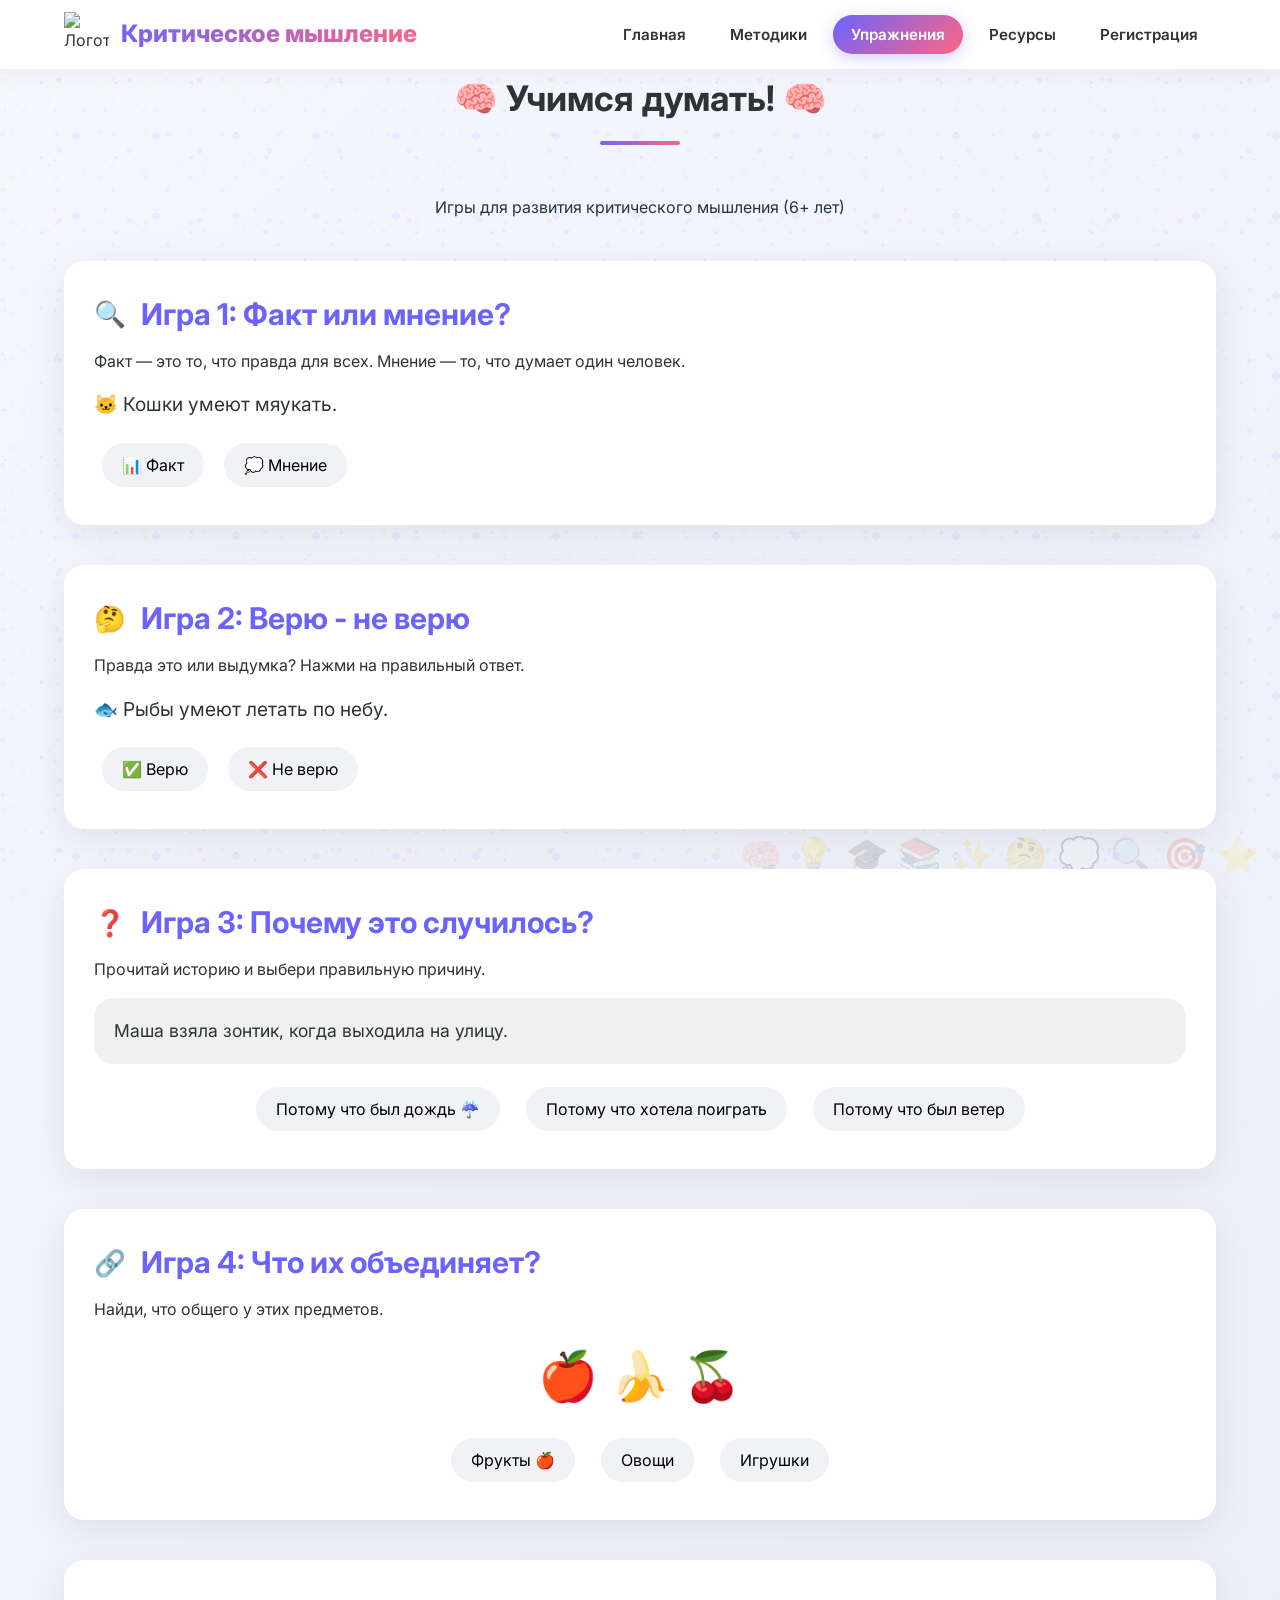
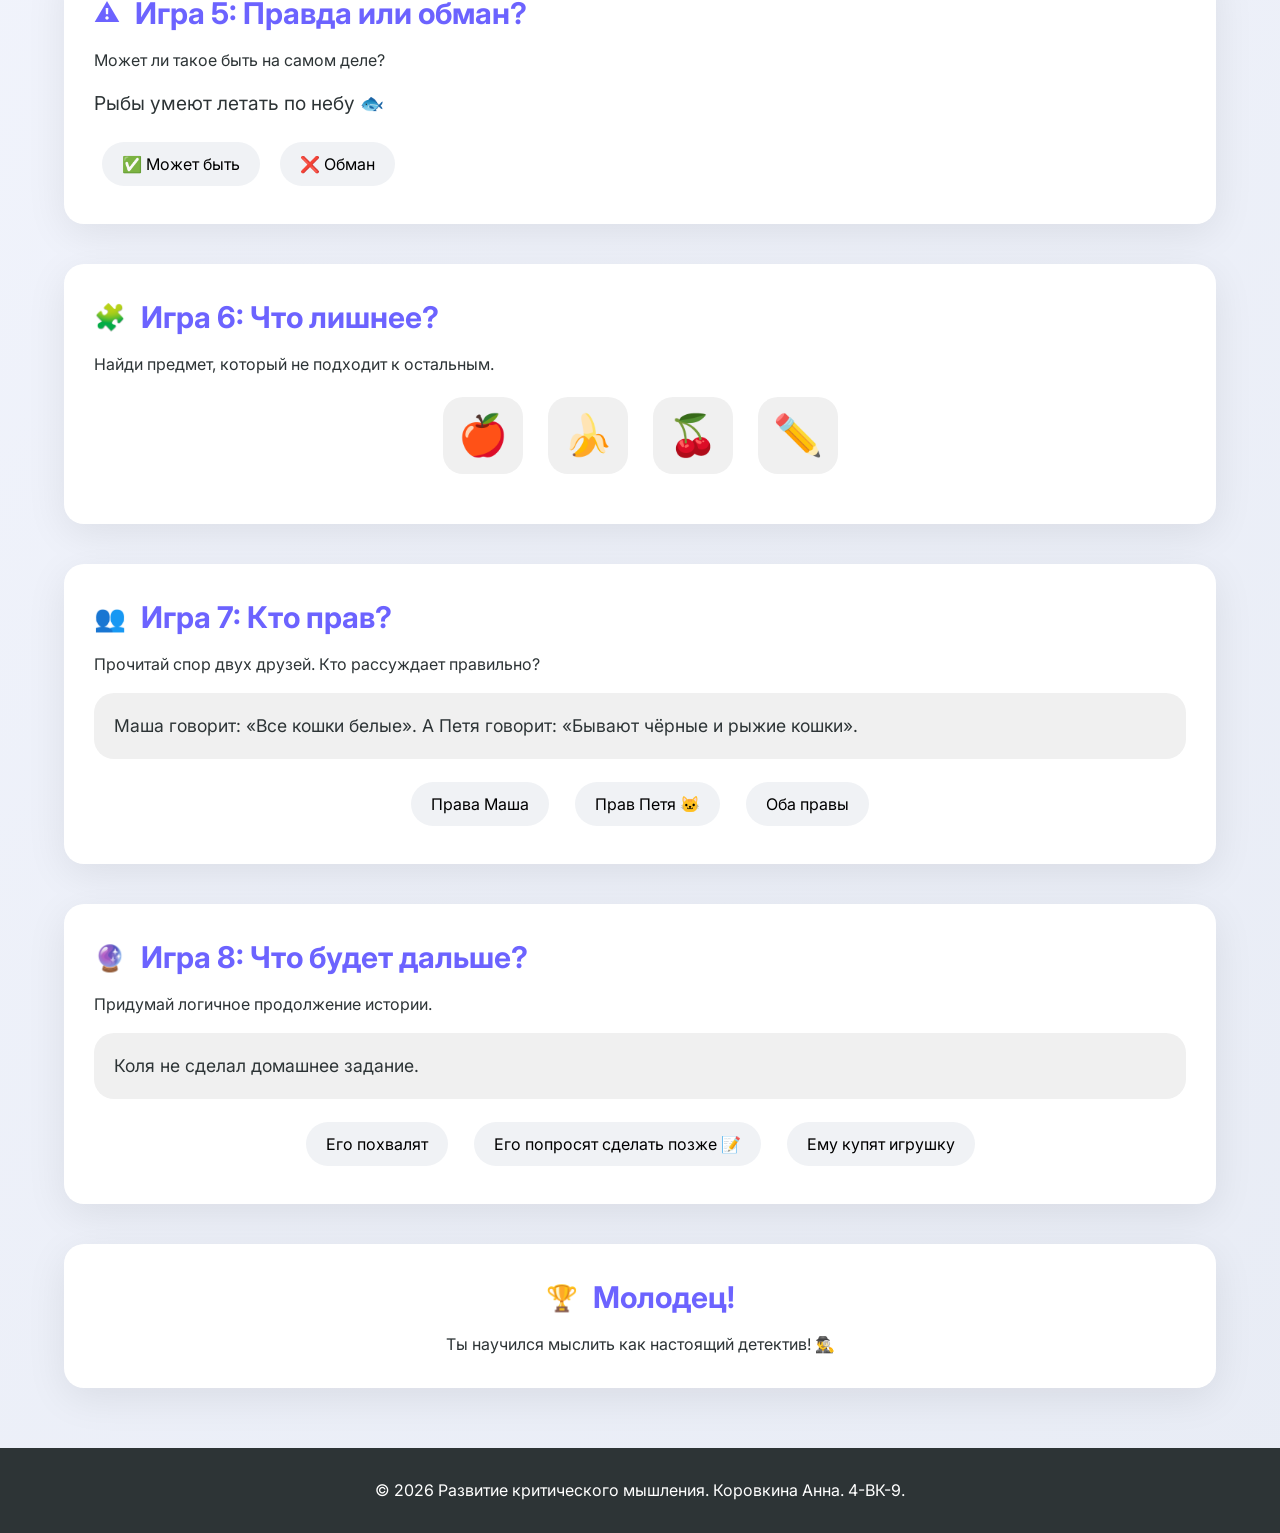
==== commit 65cefd12: "exercises.html" ====
--- a/exercises.html
+++ b/exercises.html
@@ -4,8 +4,8 @@
     <meta charset="UTF-8">
     <meta name="viewport" content="width=device-width, initial-scale=1.0">
     <title>Упражнения | Критическое мышление</title>
-    <link rel="stylesheet" href="css/style.css">
-    <link rel="icon" href="images/brain-icon.png">
+    <link rel="stylesheet" href="style.css">
+    <link rel="icon" href="brain-icon.png">
     <style>
         .game-card {
             background: var(--white);
--- a/style.css
+++ b/style.css
@@ -0,0 +1,1698 @@
+/* ============================================
+   ДЕТСКИЙ/МОЛОДЁЖНЫЙ РЕДИЗАЙН
+   Яркий, современный, с анимациями
+   ============================================ */
+
+@import url('https://fonts.googleapis.com/css2?family=Inter:opsz,wght@14..32,400;14..32,500;14..32,600;14..32,700;14..32,800&display=swap');
+
+:root {
+    /* Новая яркая цветовая схема */
+    --primary: #6C63FF;
+    --primary-dark: #5A52D9;
+    --secondary: #FF6584;
+    --accent: #FFB347;
+    --success: #2ECC71;
+    --info: #4ECDC4;
+    --warning: #FF6B6B;
+    --dark: #2D3436;
+    --light: #F9F9FF;
+    --white: #FFFFFF;
+    --gray: #F0F2F5;
+    --text: #2D3436;
+    --text-light: #636E72;
+    
+    /* Градиенты */
+    --gradient-primary: linear-gradient(135deg, #6C63FF 0%, #FF6584 100%);
+    --gradient-success: linear-gradient(135deg, #2ECC71 0%, #27AE60 100%);
+    --gradient-bg: linear-gradient(135deg, #667eea 0%, #764ba2 100%);
+    
+    --border-radius: 20px;
+    --border-radius-sm: 12px;
+    --box-shadow: 0 10px 40px rgba(0, 0, 0, 0.08);
+    --box-shadow-hover: 0 20px 50px rgba(0, 0, 0, 0.12);
+    --transition: all 0.3s cubic-bezier(0.4, 0, 0.2, 1);
+}
+
+* {
+    margin: 0;
+    padding: 0;
+    box-sizing: border-box;
+}
+
+body {
+    font-family: 'Inter', 'Roboto', sans-serif;
+    line-height: 1.6;
+    color: var(--text);
+    background: linear-gradient(135deg, #f5f7ff 0%, #e8ecf5 100%);
+    position: relative;
+    min-height: 100vh;
+}
+
+/* Весёлый фон с элементами */
+body::before {
+    content: '';
+    position: fixed;
+    top: 0;
+    left: 0;
+    width: 100%;
+    height: 100%;
+    background-image: 
+        radial-gradient(circle at 10% 20%, rgba(108, 99, 255, 0.08) 2%, transparent 2.5%),
+        radial-gradient(circle at 85% 15%, rgba(255, 101, 132, 0.08) 3%, transparent 3.5%),
+        radial-gradient(circle at 40% 85%, rgba(255, 180, 71, 0.08) 2.5%, transparent 3%),
+        radial-gradient(circle at 95% 70%, rgba(108, 99, 255, 0.06) 4%, transparent 4.5%),
+        radial-gradient(circle at 5% 45%, rgba(46, 204, 113, 0.06) 3%, transparent 3.5%),
+        radial-gradient(circle at 75% 55%, rgba(255, 101, 132, 0.05) 2%, transparent 2.5%),
+        radial-gradient(circle at 25% 95%, rgba(255, 180, 71, 0.07) 3.5%, transparent 4%),
+        radial-gradient(circle at 55% 10%, rgba(108, 99, 255, 0.07) 2%, transparent 2.5%);
+    background-size: 50px 50px, 70px 70px, 60px 60px, 80px 80px, 55px 55px, 65px 65px, 45px 45px, 75px 75px;
+    pointer-events: none;
+    z-index: 0;
+}
+
+/* Добавляем плавающие эмодзи-пузырьки */
+body::after {
+    content: '🧠 💡 🎓 📚 ✨ 🤔 💭 🔍 🎯 ⭐';
+    position: fixed;
+    bottom: 20px;
+    right: 20px;
+    font-size: 35px;
+    opacity: 0.15;
+    pointer-events: none;
+    z-index: 0;
+    white-space: pre-wrap;
+    text-align: right;
+    line-height: 1.4;
+    animation: floatEmojis 20s ease-in-out infinite;
+}
+
+@keyframes floatEmojis {
+    0%, 100% { transform: translateY(0px) rotate(0deg); opacity: 0.15; }
+    50% { transform: translateY(-15px) rotate(3deg); opacity: 0.2; }
+}
+
+/* Карточки с мягким фоном */
+.feature-card, .exercise-card, .category, .method-card, .register-container {
+    background: rgba(255, 255, 255, 0.92);
+    backdrop-filter: blur(2px);
+    transition: all 0.3s ease;
+}
+
+.feature-card:hover, .exercise-card:hover, .category:hover, .method-card:hover {
+    background: rgba(255, 255, 255, 0.98);
+    backdrop-filter: blur(0px);
+}
+
+/* Герой секция с градиентом и волнами */
+.hero {
+    background: linear-gradient(135deg, #6C63FF 0%, #FF6584 50%, #FFB347 100%);
+    position: relative;
+    overflow: hidden;
+}
+
+.hero::before {
+    content: '🧠 💡 🎯 ✨ 🧩 🔮';
+    position: absolute;
+    bottom: 10px;
+    left: 0;
+    right: 0;
+    font-size: 60px;
+    opacity: 0.15;
+    text-align: center;
+    pointer-events: none;
+    white-space: nowrap;
+    animation: slideEmojis 25s linear infinite;
+}
+
+@keyframes slideEmojis {
+    0% { transform: translateX(100%); opacity: 0.15; }
+    50% { opacity: 0.25; }
+    100% { transform: translateX(-100%); opacity: 0.15; }
+}
+
+/* Добавим волны внизу hero */
+.hero::after {
+    content: '';
+    position: absolute;
+    bottom: 0;
+    left: 0;
+    right: 0;
+    height: 60px;
+    background: url('data:image/svg+xml,<svg xmlns="http://www.w3.org/2000/svg" viewBox="0 0 1440 120"><path fill="%23f5f7ff" fill-opacity="0.8" d="M0,64L48,69.3C96,75,192,85,288,80C384,75,480,53,576,58.7C672,64,768,96,864,101.3C960,107,1056,85,1152,74.7C1248,64,1344,64,1392,64L1440,64L1440,120L1392,120C1344,120,1248,120,1152,120C1056,120,960,120,864,120C768,120,672,120,576,120C480,120,384,120,288,120C192,120,96,120,48,120L0,120Z"></path></svg>') repeat-x bottom;
+    background-size: 200px 60px;
+    opacity: 0.5;
+    pointer-events: none;
+}
+
+/* Контейнеры на прозрачном фоне */
+.container {
+    position: relative;
+    z-index: 1;
+}
+
+/* Добавим маленькие звёздочки на карточки при наведении */
+.feature-card::before {
+    content: '✨';
+    position: absolute;
+    top: -10px;
+    right: -10px;
+    font-size: 25px;
+    opacity: 0;
+    transition: all 0.3s ease;
+}
+
+.feature-card:hover::before {
+    opacity: 0.5;
+    transform: rotate(15deg);
+}
+
+/* Кнопки с лёгким свечением */
+.register-btn, .cta-button, .submit-btn, .check-btn {
+    position: relative;
+    overflow: hidden;
+}
+
+.register-btn::after, .cta-button::after, .submit-btn::after, .check-btn::after {
+    content: '';
+    position: absolute;
+    top: 50%;
+    left: 50%;
+    width: 0;
+    height: 0;
+    background: rgba(255, 255, 255, 0.3);
+    border-radius: 50%;
+    transform: translate(-50%, -50%);
+    transition: width 0.6s, height 0.6s;
+}
+
+.register-btn:active::after, .cta-button:active::after, .submit-btn:active::after, .check-btn:active::after {
+    width: 200%;
+    height: 200%;
+}
+
+.container {
+    max-width: 1200px;
+    margin: 0 auto;
+    padding: 0 24px;
+}
+
+/* ========== ШАПКА (СТИКЕР-СТИЛЬ) ========== */
+.header {
+    background: rgba(255, 255, 255, 0.95);
+    backdrop-filter: blur(10px);
+    color: var(--text);
+    padding: 12px 0;
+    position: sticky;
+    top: 0;
+    z-index: 1000;
+    box-shadow: 0 2px 20px rgba(0, 0, 0, 0.05);
+    border-bottom: 1px solid rgba(108, 99, 255, 0.1);
+}
+
+.logo {
+    display: flex;
+    align-items: center;
+    gap: 12px;
+}
+
+.logo-img {
+    width: 45px;
+    height: 45px;
+    animation: bounce 2s ease infinite;
+}
+
+@keyframes bounce {
+    0%, 100% { transform: translateY(0); }
+    50% { transform: translateY(-3px); }
+}
+
+.logo h1 {
+    font-size: 1.5rem;
+    background: var(--gradient-primary);
+    -webkit-background-clip: text;
+    background-clip: text;
+    color: transparent;
+    font-weight: 800;
+}
+
+.header .container {
+    display: flex;
+    justify-content: space-between;
+    align-items: center;
+}
+
+.nav-list {
+    display: flex;
+    list-style: none;
+    gap: 8px;
+}
+
+.nav-list a {
+    color: var(--text);
+    text-decoration: none;
+    font-weight: 600;
+    padding: 10px 18px;
+    border-radius: 40px;
+    transition: var(--transition);
+    font-size: 0.95rem;
+}
+
+.nav-list a:hover {
+    background: var(--gradient-primary);
+    color: white;
+    transform: translateY(-2px);
+}
+
+.nav-list a.active {
+    background: var(--gradient-primary);
+    color: white;
+    box-shadow: 0 4px 15px rgba(108, 99, 255, 0.3);
+}
+
+/* ========== ГЛАВНАЯ СТРАНИЦА ========== */
+.hero {
+    background: var(--gradient-primary);
+    color: white;
+    padding: 80px 0;
+    text-align: center;
+    border-radius: 0 0 60px 60px;
+    margin-bottom: 60px;
+    position: relative;
+    overflow: hidden;
+}
+
+.hero::before {
+    content: '';
+    position: absolute;
+    top: 0;
+    left: 0;
+    right: 0;
+    bottom: 0;
+    background: url('data:image/svg+xml,<svg xmlns="http://www.w3.org/2000/svg" viewBox="0 0 1440 320"><path fill="rgba(255,255,255,0.1)" d="M0,96L48,112C96,128,192,160,288,160C384,160,480,128,576,122.7C672,117,768,139,864,154.7C960,171,1056,181,1152,165.3C1248,149,1344,107,1392,85.3L1440,64L1440,320L1392,320C1344,320,1248,320,1152,320C1056,320,960,320,864,320C768,320,672,320,576,320C480,320,384,320,288,320C192,320,96,320,48,320L0,320Z"></path></svg>') no-repeat bottom;
+    background-size: cover;
+    opacity: 0.3;
+    pointer-events: none;
+}
+
+.hero-title {
+    font-size: 3rem;
+    margin-bottom: 20px;
+    animation: fadeInDown 0.8s ease;
+    font-weight: 800;
+}
+
+.hero-text {
+    font-size: 1.3rem;
+    max-width: 700px;
+    margin: 0 auto;
+    animation: fadeInUp 0.8s ease;
+    opacity: 0.95;
+}
+
+/* Анимации */
+@keyframes fadeInDown {
+    from { opacity: 0; transform: translateY(-30px); }
+    to { opacity: 1; transform: translateY(0); }
+}
+
+@keyframes fadeInUp {
+    from { opacity: 0; transform: translateY(30px); }
+    to { opacity: 1; transform: translateY(0); }
+}
+
+@keyframes float {
+    0%, 100% { transform: translateY(0); }
+    50% { transform: translateY(-10px); }
+}
+
+/* Секции */
+.section-title {
+    text-align: center;
+    margin-bottom: 50px;
+    font-size: 2.2rem;
+    color: var(--dark);
+    position: relative;
+    font-weight: 700;
+}
+
+.section-title::after {
+    content: '';
+    display: block;
+    width: 80px;
+    height: 4px;
+    background: var(--gradient-primary);
+    margin: 15px auto 0;
+    border-radius: 4px;
+}
+
+.section-title1 {
+    text-align: center;
+    margin-bottom: 20px;
+    font-size: 1.1rem;
+    color: var(--text-light);
+}
+
+/* Карточки */
+.features-grid {
+    display: grid;
+    grid-template-columns: repeat(auto-fit, minmax(280px, 1fr));
+    gap: 30px;
+    margin-top: 20px;
+}
+
+.feature-card {
+    background: var(--white);
+    padding: 30px;
+    border-radius: var(--border-radius);
+    box-shadow: var(--box-shadow);
+    text-align: center;
+    transition: var(--transition);
+    border: 1px solid rgba(108, 99, 255, 0.1);
+}
+
+.feature-card:hover {
+    transform: translateY(-8px);
+    box-shadow: var(--box-shadow-hover);
+    border-color: var(--primary);
+}
+
+.feature-card h3 {
+    color: var(--primary);
+    margin-bottom: 15px;
+    font-size: 1.4rem;
+}
+
+.benefits-list {
+    list-style: none;
+    margin-top: 20px;
+}
+
+.benefits-list li {
+    padding: 12px 0;
+    padding-left: 32px;
+    position: relative;
+    font-weight: 500;
+}
+
+.benefits-list li::before {
+    content: '✨';
+    position: absolute;
+    left: 0;
+    color: var(--accent);
+    font-size: 1.2rem;
+}
+
+/* Кнопки */
+.cta-button {
+    display: inline-block;
+    margin-top: 25px;
+    padding: 14px 32px;
+    background: var(--gradient-primary);
+    color: white;
+    border-radius: 40px;
+    text-decoration: none;
+    font-weight: 700;
+    transition: var(--transition);
+    box-shadow: 0 4px 15px rgba(108, 99, 255, 0.3);
+}
+
+.cta-button:hover {
+    transform: translateY(-3px);
+    box-shadow: 0 8px 25px rgba(108, 99, 255, 0.4);
+}
+
+.call-to-action {
+    text-align: center;
+    background: var(--gradient-primary);
+    color: white;
+    border-radius: 40px;
+    margin: 60px 0;
+    padding: 60px 40px;
+}
+
+.call-to-action .section-title {
+    color: white;
+}
+
+.call-to-action .section-title::after {
+    background: white;
+}
+
+.importance, .biases, .development, .tools {
+    padding: 40px 0;
+}
+
+/* ========== МЕТОДИКИ (СТРАНИЦА) ========== */
+.method-card {
+    display: flex;
+    flex-direction: row;
+    gap: 40px;
+    margin-bottom: 60px;
+    background: var(--white);
+    border-radius: var(--border-radius);
+    padding: 40px;
+    box-shadow: var(--box-shadow);
+    transition: var(--transition);
+}
+
+.method-card:hover {
+    transform: translateY(-5px);
+    box-shadow: var(--box-shadow-hover);
+}
+
+.method-card.reverse {
+    flex-direction: row-reverse;
+}
+
+.method-content {
+    flex: 1;
+}
+
+.method-content h3 {
+    font-size: 1.8rem;
+    color: var(--primary);
+    margin-bottom: 20px;
+}
+
+.method-steps {
+    list-style: none;
+    margin-top: 20px;
+}
+
+.method-steps li {
+    padding: 10px 0;
+    padding-left: 30px;
+    position: relative;
+}
+
+.method-steps li::before {
+    content: '⭐';
+    position: absolute;
+    left: 0;
+    color: var(--accent);
+}
+
+/* Шляпы */
+.hats-grid {
+    display: grid;
+    grid-template-columns: repeat(3, 1fr);
+    gap: 15px;
+    margin-top: 20px;
+}
+
+.hat-card {
+    padding: 20px;
+    border-radius: var(--border-radius-sm);
+    color: white;
+    text-align: center;
+    transition: var(--transition);
+    cursor: pointer;
+}
+
+.hat-card:hover {
+    transform: scale(1.05) translateY(-5px);
+}
+
+/* SWOT */
+.swot-grid {
+    display: grid;
+    grid-template-columns: 1fr 1fr;
+    gap: 20px;
+    margin-top: 20px;
+}
+
+.swot-card {
+    padding: 25px;
+    border-radius: var(--border-radius-sm);
+    color: white;
+    transition: var(--transition);
+    cursor: pointer;
+}
+
+.swot-card:hover {
+    transform: scale(1.02) translateY(-3px);
+}
+
+.strengths { background: linear-gradient(135deg, #2ECC71, #27AE60); }
+.weaknesses { background: linear-gradient(135deg, #FF6B6B, #EE5A5A); }
+.opportunities { background: linear-gradient(135deg, #4ECDC4, #3BB3AA); }
+.threats { background: linear-gradient(135deg, #FFB347, #F39C12); }
+
+/* ========== УПРАЖНЕНИЯ ========== */
+.exercise-card {
+    background: var(--white);
+    padding: 35px;
+    border-radius: var(--border-radius);
+    box-shadow: var(--box-shadow);
+    margin-bottom: 40px;
+    transition: var(--transition);
+}
+
+.exercise-card:hover {
+    box-shadow: var(--box-shadow-hover);
+}
+
+.exercise-card h3 {
+    font-size: 1.6rem;
+    color: var(--primary);
+    margin-bottom: 20px;
+}
+
+.argument-item, .quiz-item {
+    padding: 20px;
+    background: var(--gray);
+    border-radius: var(--border-radius-sm);
+    margin-bottom: 20px;
+    border-left: 5px solid var(--primary);
+}
+
+.check-btn, .quiz-btn, .submit-btn, .show-sample-btn {
+    background: var(--gradient-primary);
+    color: white;
+    border: none;
+    padding: 10px 24px;
+    border-radius: 40px;
+    cursor: pointer;
+    font-weight: 600;
+    transition: var(--transition);
+    margin-top: 10px;
+}
+
+.check-btn:hover, .quiz-btn:hover, .submit-btn:hover, .show-sample-btn:hover {
+    transform: translateY(-2px);
+    box-shadow: 0 5px 15px rgba(108, 99, 255, 0.3);
+}
+
+.options {
+    display: flex;
+    gap: 12px;
+    flex-wrap: wrap;
+    margin-top: 15px;
+}
+
+.answer-field {
+    width: 100%;
+    padding: 15px;
+    border: 2px solid #e0e0e0;
+    border-radius: var(--border-radius-sm);
+    font-family: inherit;
+    font-size: 1rem;
+    resize: vertical;
+    transition: var(--transition);
+}
+
+.answer-field:focus {
+    outline: none;
+    border-color: var(--primary);
+    box-shadow: 0 0 0 3px rgba(108, 99, 255, 0.1);
+}
+
+/* ========== РЕСУРСЫ ========== */
+.resource-categories {
+    display: grid;
+    grid-template-columns: repeat(auto-fit, minmax(300px, 1fr));
+    gap: 30px;
+}
+
+.category {
+    background: var(--white);
+    padding: 30px;
+    border-radius: var(--border-radius);
+    box-shadow: var(--box-shadow);
+    transition: var(--transition);
+}
+
+.category:hover {
+    transform: translateY(-5px);
+    box-shadow: var(--box-shadow-hover);
+}
+
+.category h3 {
+    color: var(--primary);
+    margin-bottom: 20px;
+    font-size: 1.4rem;
+    display: flex;
+    align-items: center;
+    gap: 10px;
+}
+
+.resource-list {
+    list-style: none;
+}
+
+.resource-list li {
+    margin-bottom: 12px;
+    padding: 10px 0;
+    border-bottom: 1px solid #eee;
+}
+
+.resource-list a {
+    color: var(--text);
+    text-decoration: none;
+    transition: var(--transition);
+    display: block;
+}
+
+.resource-list a:hover {
+    color: var(--primary);
+    padding-left: 8px;
+}
+
+/* ========== РЕГИСТРАЦИЯ (КРАСИВАЯ ФОРМА) ========== */
+.register-container {
+    max-width: 550px;
+    margin: 0 auto;
+    background: var(--white);
+    border-radius: var(--border-radius);
+    box-shadow: var(--box-shadow);
+    overflow: hidden;
+}
+
+.register-header {
+    background: var(--gradient-primary);
+    color: white;
+    padding: 35px;
+    text-align: center;
+}
+
+.register-header h2 {
+    font-size: 1.8rem;
+    margin-bottom: 10px;
+}
+
+.register-form {
+    padding: 35px;
+}
+
+.form-group {
+    margin-bottom: 25px;
+}
+
+.form-group label {
+    display: block;
+    margin-bottom: 8px;
+    font-weight: 600;
+    color: var(--dark);
+}
+
+.form-group input {
+    width: 100%;
+    padding: 14px 18px;
+    border: 2px solid #e0e0e0;
+    border-radius: var(--border-radius-sm);
+    font-size: 1rem;
+    transition: var(--transition);
+}
+
+.form-group input:focus {
+    outline: none;
+    border-color: var(--primary);
+    box-shadow: 0 0 0 3px rgba(108, 99, 255, 0.1);
+}
+
+.form-group input.error {
+    border-color: var(--warning);
+}
+
+.error-message {
+    color: var(--warning);
+    font-size: 0.8rem;
+    margin-top: 5px;
+    display: none;
+}
+
+.register-btn {
+    width: 100%;
+    background: var(--gradient-primary);
+    color: white;
+    border: none;
+    padding: 16px;
+    font-size: 1.1rem;
+    font-weight: 700;
+    border-radius: 40px;
+    cursor: pointer;
+    transition: var(--transition);
+}
+
+.register-btn:hover {
+    transform: translateY(-2px);
+    box-shadow: 0 5px 20px rgba(108, 99, 255, 0.4);
+}
+
+.alert {
+    padding: 15px 20px;
+    border-radius: var(--border-radius-sm);
+    margin-bottom: 25px;
+    display: none;
+}
+
+.alert-success {
+    background: #d4edda;
+    color: #155724;
+    border: 1px solid #c3e6cb;
+}
+
+.alert-error {
+    background: #f8d7da;
+    color: #721c24;
+    border: 1px solid #f5c6cb;
+}
+
+/* ========== ПОДВАЛ ========== */
+.footer {
+    background: var(--dark);
+    color: white;
+    padding: 30px 0;
+    text-align: center;
+    margin-top: 60px;
+}
+
+/* ========== РЕГИСТРАЦИЯ ========== */
+.register-container {
+    max-width: 550px;
+    margin: 0 auto;
+    background: var(--white);
+    border-radius: var(--border-radius);
+    box-shadow: var(--box-shadow);
+    overflow: hidden;
+    animation: fadeInUp 0.6s ease;
+}
+
+.register-header {
+    background: var(--gradient-primary);
+    color: white;
+    padding: 35px;
+    text-align: center;
+}
+
+.register-header h2 {
+    margin: 0 0 10px 0;
+    font-size: 1.8rem;
+    font-weight: 700;
+}
+
+.register-header p {
+    margin: 0;
+    opacity: 0.9;
+}
+
+.register-form {
+    padding: 35px;
+}
+
+.register-form .form-group {
+    margin-bottom: 25px;
+}
+
+.register-form .form-group label {
+    display: block;
+    margin-bottom: 8px;
+    font-weight: 600;
+    color: var(--dark);
+}
+
+.register-form .form-group input {
+    width: 100%;
+    padding: 14px 18px;
+    border: 2px solid #e0e0e0;
+    border-radius: var(--border-radius-sm);
+    font-size: 1rem;
+    transition: var(--transition);
+    font-family: inherit;
+}
+
+.register-form .form-group input:focus {
+    outline: none;
+    border-color: var(--primary);
+    box-shadow: 0 0 0 3px rgba(108, 99, 255, 0.1);
+}
+
+.register-form .form-group input.error {
+    border-color: var(--warning);
+}
+
+.register-form .error-message {
+    color: var(--warning);
+    font-size: 0.8rem;
+    margin-top: 5px;
+    display: none;
+}
+
+.register-form .password-hint {
+    font-size: 0.75rem;
+    color: var(--text-light);
+    margin-top: 5px;
+}
+
+.register-btn {
+    width: 100%;
+    background: var(--gradient-primary);
+    color: white;
+    border: none;
+    padding: 16px;
+    font-size: 1.1rem;
+    font-weight: 700;
+    border-radius: 40px;
+    cursor: pointer;
+    transition: var(--transition);
+    margin-top: 10px;
+}
+
+.register-btn:hover {
+    transform: translateY(-2px);
+    box-shadow: 0 5px 20px rgba(108, 99, 255, 0.4);
+}
+
+.register-btn:disabled {
+    opacity: 0.7;
+    transform: none;
+    cursor: not-allowed;
+}
+
+.login-link {
+    text-align: center;
+    margin-top: 25px;
+    padding-top: 20px;
+    border-top: 1px solid #eee;
+}
+
+.login-link a {
+    color: var(--primary);
+    text-decoration: none;
+    font-weight: 600;
+}
+
+.login-link a:hover {
+    text-decoration: underline;
+}
+
+.register-alert {
+    padding: 15px 20px;
+    border-radius: var(--border-radius-sm);
+    margin-bottom: 25px;
+    display: none;
+    animation: fadeIn 0.3s ease;
+}
+
+.register-alert-success {
+    background: #d4edda;
+    color: #155724;
+    border: 1px solid #c3e6cb;
+}
+
+.register-alert-error {
+    background: #f8d7da;
+    color: #721c24;
+    border: 1px solid #f5c6cb;
+}
+
+/* ========== ВСПЛЫВАЮЩЕЕ УВЕДОМЛЕНИЕ ========== */
+.toast-notification {
+    position: fixed;
+    bottom: 30px;
+    left: 50%;
+    transform: translateX(-50%) translateY(100px);
+    background: linear-gradient(135deg, #2D3436, #1a1a2e);
+    color: white;
+    padding: 16px 32px;
+    border-radius: 60px;
+    font-size: 1rem;
+    font-weight: 600;
+    z-index: 9999;
+    opacity: 0;
+    transition: all 0.3s cubic-bezier(0.68, -0.55, 0.265, 1.55);
+    box-shadow: 0 10px 30px rgba(0, 0, 0, 0.3);
+    display: flex;
+    align-items: center;
+    gap: 12px;
+    pointer-events: none;
+}
+
+.toast-notification.show {
+    opacity: 1;
+    transform: translateX(-50%) translateY(0);
+}
+
+.toast-notification .toast-icon {
+    font-size: 1.5rem;
+}
+
+.toast-notification .toast-text {
+    margin: 0;
+}
+
+.toast-notification .toast-close {
+    background: rgba(255,255,255,0.2);
+    border: none;
+    color: white;
+    border-radius: 50%;
+    width: 24px;
+    height: 24px;
+    cursor: pointer;
+    font-size: 14px;
+    display: inline-flex;
+    align-items: center;
+    justify-content: center;
+    pointer-events: auto;
+    transition: all 0.2s;
+}
+
+.toast-notification .toast-close:hover {
+    background: rgba(255,255,255,0.4);
+    transform: scale(1.1);
+}
+/* Упражнение 4: Факт или мнение */
+.fact-opinion-item {
+    background: var(--gray);
+    padding: 20px;
+    border-radius: var(--border-radius-sm);
+    margin-bottom: 20px;
+    border-left: 5px solid var(--info);
+    transition: var(--transition);
+}
+
+.fact-opinion-item:hover {
+    transform: translateX(5px);
+}
+
+.fact-opinion-statement {
+    font-size: 1.1rem;
+    font-weight: 500;
+    margin-bottom: 15px;
+    color: var(--dark);
+}
+
+.fact-opinion-buttons {
+    display: flex;
+    gap: 15px;
+}
+
+.fact-btn, .opinion-btn {
+    padding: 10px 24px;
+    border: none;
+    border-radius: 40px;
+    font-weight: 600;
+    cursor: pointer;
+    transition: var(--transition);
+    font-size: 0.95rem;
+}
+
+.fact-btn {
+    background: linear-gradient(135deg, #2ECC71, #27AE60);
+    color: white;
+}
+
+.opinion-btn {
+    background: linear-gradient(135deg, #FFB347, #F39C12);
+    color: white;
+}
+
+.fact-btn:hover, .opinion-btn:hover {
+    transform: translateY(-2px);
+    filter: brightness(1.05);
+}
+
+.fact-btn:disabled, .opinion-btn:disabled {
+    opacity: 0.6;
+    transform: none;
+    cursor: not-allowed;
+}
+
+.fact-opinion-feedback {
+    margin-top: 12px;
+    padding: 10px;
+    border-radius: 8px;
+    font-size: 0.9rem;
+    display: none;
+}
+
+.feedback-correct {
+    background: #d4edda;
+    color: #155724;
+    border-left: 4px solid #2ECC71;
+}
+
+.feedback-wrong {
+    background: #f8d7da;
+    color: #721c24;
+    border-left: 4px solid #FF6B6B;
+}
+
+.quiz-result {
+    text-align: center;
+    font-weight: 600;
+    font-size: 1.1rem;
+}
+
+/* Упражнение 5: Drag & Drop */
+.drag-drop-container {
+    display: flex;
+    flex-wrap: wrap;
+    gap: 30px;
+    margin-top: 20px;
+}
+
+.drag-items {
+    flex: 1;
+    min-width: 280px;
+    background: var(--gray);
+    border-radius: var(--border-radius);
+    padding: 20px;
+}
+
+.drag-item {
+    background: white;
+    padding: 15px 20px;
+    margin-bottom: 15px;
+    border-radius: var(--border-radius-sm);
+    border: 2px solid var(--primary);
+    cursor: grab;
+    transition: all 0.2s ease;
+    font-weight: 500;
+    box-shadow: 0 2px 5px rgba(0,0,0,0.1);
+}
+
+.drag-item:active {
+    cursor: grabbing;
+}
+
+.drag-item.dragging {
+    opacity: 0.5;
+}
+
+.drag-item.dragged-out {
+    display: none;
+}
+
+.drag-item:hover {
+    transform: translateX(5px);
+    background: #f0f0ff;
+}
+
+.drop-zones {
+    flex: 1;
+    min-width: 280px;
+    display: flex;
+    flex-direction: column;
+    gap: 20px;
+}
+
+.drop-zone {
+    background: var(--gray);
+    border-radius: var(--border-radius);
+    padding: 20px;
+    border: 2px dashed #ccc;
+    transition: all 0.2s ease;
+}
+
+.drop-zone.drag-over {
+    border-color: var(--primary);
+    background: #e8f0fe;
+}
+
+.drop-zone-title {
+    font-size: 1.2rem;
+    font-weight: 700;
+    margin-bottom: 15px;
+    text-align: center;
+}
+
+.drop-zone[data-expected="strong"] .drop-zone-title {
+    color: #2ECC71;
+}
+
+.drop-zone[data-expected="weak"] .drop-zone-title {
+    color: #FF6B6B;
+}
+
+.drop-zone-items {
+    min-height: 150px;
+}
+
+.dropped-item {
+    background: white;
+    padding: 10px 15px;
+    margin-bottom: 10px;
+    border-radius: 8px;
+    font-size: 0.9rem;
+    display: flex;
+    justify-content: space-between;
+    align-items: center;
+    border-left: 4px solid;
+    animation: fadeInUp 0.3s ease;
+}
+
+.dropped-item strong {
+    border-left-color: #2ECC71;
+}
+
+.dropped-item weak {
+    border-left-color: #FF6B6B;
+}
+
+.remove-item {
+    background: none;
+    border: none;
+    font-size: 1.2rem;
+    cursor: pointer;
+    color: #999;
+    transition: color 0.2s;
+}
+
+.remove-item:hover {
+    color: #FF6B6B;
+}
+
+.reset-btn {
+    transition: var(--transition);
+}
+
+.reset-btn:hover {
+    transform: translateY(-2px);
+    background: #d0d0d0;
+}
+
+.drag-result {
+    text-align: center;
+    font-weight: 600;
+}
+
+/* Упражнение 6: Шкала достоверности */
+.credibility-item {
+    background: var(--gray);
+    padding: 25px;
+    border-radius: var(--border-radius-sm);
+    margin-bottom: 30px;
+    border-left: 5px solid var(--info);
+    transition: var(--transition);
+}
+
+.credibility-item:hover {
+    transform: translateX(5px);
+}
+
+.credibility-statement {
+    font-size: 1.1rem;
+    font-weight: 500;
+    margin-bottom: 20px;
+    color: var(--dark);
+    background: white;
+    padding: 15px 20px;
+    border-radius: 12px;
+    box-shadow: 0 2px 5px rgba(0,0,0,0.05);
+}
+
+.credibility-slider-container {
+    display: flex;
+    flex-direction: column;
+    gap: 15px;
+}
+
+.slider-wrapper {
+    display: flex;
+    align-items: center;
+    gap: 20px;
+    flex-wrap: wrap;
+}
+
+.slider-label {
+    font-weight: 600;
+    min-width: 60px;
+    color: var(--primary);
+}
+
+.slider-value {
+    min-width: 50px;
+    font-weight: 700;
+    color: var(--primary);
+    background: white;
+    padding: 5px 12px;
+    border-radius: 20px;
+    text-align: center;
+}
+
+.credibility-slider {
+    flex: 1;
+    min-width: 200px;
+    height: 8px;
+    -webkit-appearance: none;
+    background: linear-gradient(90deg, #FF6B6B 0%, #FFB347 50%, #2ECC71 100%);
+    border-radius: 10px;
+    outline: none;
+}
+
+.credibility-slider::-webkit-slider-thumb {
+    -webkit-appearance: none;
+    width: 22px;
+    height: 22px;
+    background: white;
+    border-radius: 50%;
+    cursor: pointer;
+    box-shadow: 0 2px 10px rgba(0,0,0,0.2);
+    border: 2px solid var(--primary);
+}
+
+.credibility-slider::-webkit-slider-thumb:hover {
+    transform: scale(1.2);
+}
+
+.credibility-feedback {
+    margin-top: 15px;
+    padding: 15px;
+    border-radius: 12px;
+    font-size: 0.9rem;
+    display: none;
+    animation: fadeInUp 0.3s ease;
+}
+
+.credibility-feedback-good {
+    background: linear-gradient(135deg, #d4edda, #c3e6cb);
+    color: #155724;
+    border-left: 4px solid #2ECC71;
+}
+
+.credibility-feedback-bad {
+    background: linear-gradient(135deg, #f8d7da, #f5c6cb);
+    color: #721c24;
+    border-left: 4px solid #FF6B6B;
+}
+
+.credibility-feedback-mid {
+    background: linear-gradient(135deg, #fff3cd, #ffeaa7);
+    color: #856404;
+    border-left: 4px solid #FFB347;
+}
+
+.score-indicator {
+    display: inline-block;
+    padding: 3px 10px;
+    border-radius: 20px;
+    font-size: 0.8rem;
+    font-weight: 600;
+    margin-left: 10px;
+}
+
+.score-high {
+    background: #2ECC71;
+    color: white;
+}
+
+.score-mid {
+    background: #FFB347;
+    color: white;
+}
+
+.score-low {
+    background: #FF6B6B;
+    color: white;
+}
+
+/* ========== QR-КОД СЕКЦИЯ (КРАСИВО, ПО ЦЕНТРУ) ========== */
+.qr-section {
+    padding: 60px 20px;
+    background: linear-gradient(135deg, #667eea 0%, #764ba2 50%, #f093fb 100%);
+    position: relative;
+    margin: 50px 0;
+    border-radius: 60px;
+    overflow: hidden;
+}
+
+.qr-section::before {
+    content: '';
+    position: absolute;
+    top: -50%;
+    left: -50%;
+    width: 200%;
+    height: 200%;
+    background: radial-gradient(circle, rgba(255,255,255,0.1) 0%, transparent 70%);
+    animation: rotateBg 20s linear infinite;
+    pointer-events: none;
+}
+
+@keyframes rotateBg {
+    0% { transform: rotate(0deg); }
+    100% { transform: rotate(360deg); }
+}
+
+.qr-section::after {
+    content: '🧠 💡 🎓 ✨ 📚';
+    position: absolute;
+    bottom: 15px;
+    left: 0;
+    right: 0;
+    text-align: center;
+    font-size: 35px;
+    opacity: 0.08;
+    pointer-events: none;
+    letter-spacing: 20px;
+}
+
+.qr-center {
+    display: flex;
+    justify-content: center;
+    align-items: center;
+    position: relative;
+    z-index: 2;
+}
+
+.qr-content {
+    background: rgba(255, 255, 255, 0.98);
+    border-radius: 60px;
+    padding: 45px 40px;
+    text-align: center;
+    max-width: 500px;
+    width: 100%;
+    box-shadow: 0 30px 60px rgba(0, 0, 0, 0.2);
+    transition: transform 0.3s ease;
+    backdrop-filter: blur(5px);
+}
+
+.qr-content:hover {
+    transform: translateY(-5px);
+}
+
+.qr-icon-animation {
+    display: flex;
+    justify-content: center;
+    gap: 20px;
+    margin-bottom: 20px;
+}
+
+.qr-icon-animation span {
+    font-size: 40px;
+    animation: floatIcons 2s ease infinite;
+}
+
+.qr-icon-animation span:nth-child(1) { animation-delay: 0s; }
+.qr-icon-animation span:nth-child(2) { animation-delay: 0.3s; }
+.qr-icon-animation span:nth-child(3) { animation-delay: 0.6s; }
+
+@keyframes floatIcons {
+    0%, 100% { transform: translateY(0px); }
+    50% { transform: translateY(-8px); }
+}
+
+.qr-heading {
+    font-size: 1.8rem;
+    font-weight: 800;
+    background: linear-gradient(135deg, #6C63FF, #FF6584);
+    -webkit-background-clip: text;
+    background-clip: text;
+    color: transparent;
+    margin-bottom: 12px;
+}
+
+.qr-description {
+    color: #666;
+    font-size: 0.95rem;
+    margin-bottom: 30px;
+    line-height: 1.5;
+}
+
+.qr-image-wrapper {
+    position: relative;
+    display: inline-block;
+    margin-bottom: 25px;
+}
+
+.qr-image {
+    width: 220px;
+    height: 220px;
+    border-radius: 30px;
+    box-shadow: 0 15px 30px rgba(0, 0, 0, 0.15);
+    background: white;
+    padding: 12px;
+    transition: transform 0.3s ease;
+    position: relative;
+    z-index: 2;
+}
+
+.qr-image:hover {
+    transform: scale(1.02);
+}
+
+.qr-pulse {
+    position: absolute;
+    top: 50%;
+    left: 50%;
+    transform: translate(-50%, -50%);
+    width: 220px;
+    height: 220px;
+    background: rgba(108, 99, 255, 0.3);
+    border-radius: 30px;
+    animation: pulse 2s ease infinite;
+    z-index: 1;
+}
+
+@keyframes pulse {
+    0% {
+        transform: translate(-50%, -50%) scale(0.95);
+        opacity: 0.5;
+    }
+    70% {
+        transform: translate(-50%, -50%) scale(1.1);
+        opacity: 0;
+    }
+    100% {
+        transform: translate(-50%, -50%) scale(1.1);
+        opacity: 0;
+    }
+}
+
+.qr-download-btn {
+    display: inline-flex;
+    align-items: center;
+    gap: 10px;
+    background: linear-gradient(135deg, #6C63FF, #FF6584);
+    color: white;
+    padding: 14px 32px;
+    border-radius: 50px;
+    text-decoration: none;
+    font-weight: 600;
+    font-size: 1rem;
+    transition: all 0.3s ease;
+    box-shadow: 0 5px 15px rgba(108, 99, 255, 0.3);
+    margin-bottom: 20px;
+    border: none;
+    cursor: pointer;
+}
+
+.qr-download-btn:hover {
+    transform: translateY(-3px);
+    box-shadow: 0 8px 25px rgba(108, 99, 255, 0.4);
+}
+
+.qr-download-btn span {
+    font-size: 1.2rem;
+}
+
+.qr-hint {
+    font-size: 0.8rem;
+    color: #999;
+    background: #f5f5f5;
+    display: inline-block;
+    padding: 8px 18px;
+    border-radius: 40px;
+    margin-top: 5px;
+}
+
+.qr-hint span {
+    margin-right: 5px;
+}
+/* ========== РЕКОМЕНДАЦИИ ДЛЯ РОДИТЕЛЕЙ ========== */
+.parents-tips {
+    margin-top: 60px;
+    padding-top: 20px;
+}
+
+.tips-grid {
+    display: grid;
+    grid-template-columns: repeat(auto-fit, minmax(320px, 1fr));
+    gap: 30px;
+    margin-top: 30px;
+}
+
+.tip-card {
+    background: var(--white);
+    border-radius: var(--border-radius);
+    padding: 30px 25px;
+    text-align: center;
+    transition: var(--transition);
+    box-shadow: var(--box-shadow);
+    border: 1px solid rgba(108, 99, 255, 0.1);
+}
+
+.tip-card:hover {
+    transform: translateY(-8px);
+    box-shadow: var(--box-shadow-hover);
+    border-color: var(--primary);
+}
+
+.tip-icon {
+    font-size: 48px;
+    margin-bottom: 20px;
+    display: inline-block;
+    animation: gentleBounce 3s ease-in-out infinite;
+}
+
+@keyframes gentleBounce {
+    0%, 100% { transform: translateY(0px); }
+    50% { transform: translateY(-5px); }
+}
+
+.tip-card h3 {
+    font-size: 1.3rem;
+    color: var(--primary);
+    margin-bottom: 15px;
+}
+
+.tip-card p {
+    color: var(--text-light);
+    line-height: 1.5;
+    font-size: 0.95rem;
+}
+
+/* Адаптивность для рекомендаций */
+@media (max-width: 768px) {
+    .tips-grid {
+        grid-template-columns: 1fr;
+    }
+    
+    .tip-card {
+        padding: 25px 20px;
+    }
+}
+/* Адаптивность */
+@media (max-width: 768px) {
+    .qr-section {
+        padding: 40px 16px;
+        border-radius: 40px;
+        margin: 30px 0;
+    }
+    
+    .qr-content {
+        padding: 35px 25px;
+        border-radius: 45px;
+    }
+    
+    .qr-heading {
+        font-size: 1.5rem;
+    }
+    
+    .qr-image {
+        width: 180px;
+        height: 180px;
+    }
+    
+    .qr-pulse {
+        width: 180px;
+        height: 180px;
+    }
+    
+    .qr-icon-animation span {
+        font-size: 30px;
+    }
+}
+
+@media (max-width: 480px) {
+    .qr-content {
+        padding: 30px 20px;
+    }
+    
+    .qr-heading {
+        font-size: 1.3rem;
+    }
+    
+    .qr-description {
+        font-size: 0.85rem;
+    }
+    
+    .qr-download-btn {
+        padding: 12px 25px;
+        font-size: 0.9rem;
+    }
+}
+/* ========== АДАПТИВНОСТЬ ========== */
+@media (max-width: 768px) {
+    .header .container {
+        flex-direction: column;
+        gap: 15px;
+    }
+    
+    .nav-list {
+        flex-wrap: wrap;
+        justify-content: center;
+    }
+    
+    .hero-title {
+        font-size: 2rem;
+    }
+    
+    .hero-text {
+        font-size: 1rem;
+    }
+    
+    .method-card, .method-card.reverse {
+        flex-direction: column;
+        padding: 25px;
+    }
+    
+    .hats-grid {
+        grid-template-columns: repeat(2, 1fr);
+    }
+    
+    .section-title {
+        font-size: 1.8rem;
+    }
+}
+
+@media (max-width: 480px) {
+    .container {
+        padding: 0 16px;
+    }
+    
+    .hero-title {
+        font-size: 1.6rem;
+    }
+    
+    .hats-grid, .swot-grid {
+        grid-template-columns: 1fr;
+    }
+    
+    .features-grid {
+        grid-template-columns: 1fr;
+    }
+    
+    .register-form {
+        padding: 25px;
+    }
+}
+
+/* Анимация при появлении */
+.fade-in-up {
+    opacity: 0;
+    transform: translateY(30px);
+    transition: opacity 0.6s ease, transform 0.6s ease;
+}
+
+.fade-in-up.visible {
+    opacity: 1;
+    transform: translateY(0);
+}
+
+/* Эмодзи-декор */
+.feature-card h3::before {
+    content: '🧠 ';
+}
+
+.feature-card:nth-child(2) h3::before {
+    content: '⚓ ';
+}
+
+.feature-card:nth-child(3) h3::before {
+    content: '👥 ';
+}
+
+.feature-card:nth-child(4) h3::before {
+    content: '🔄 ';
+}
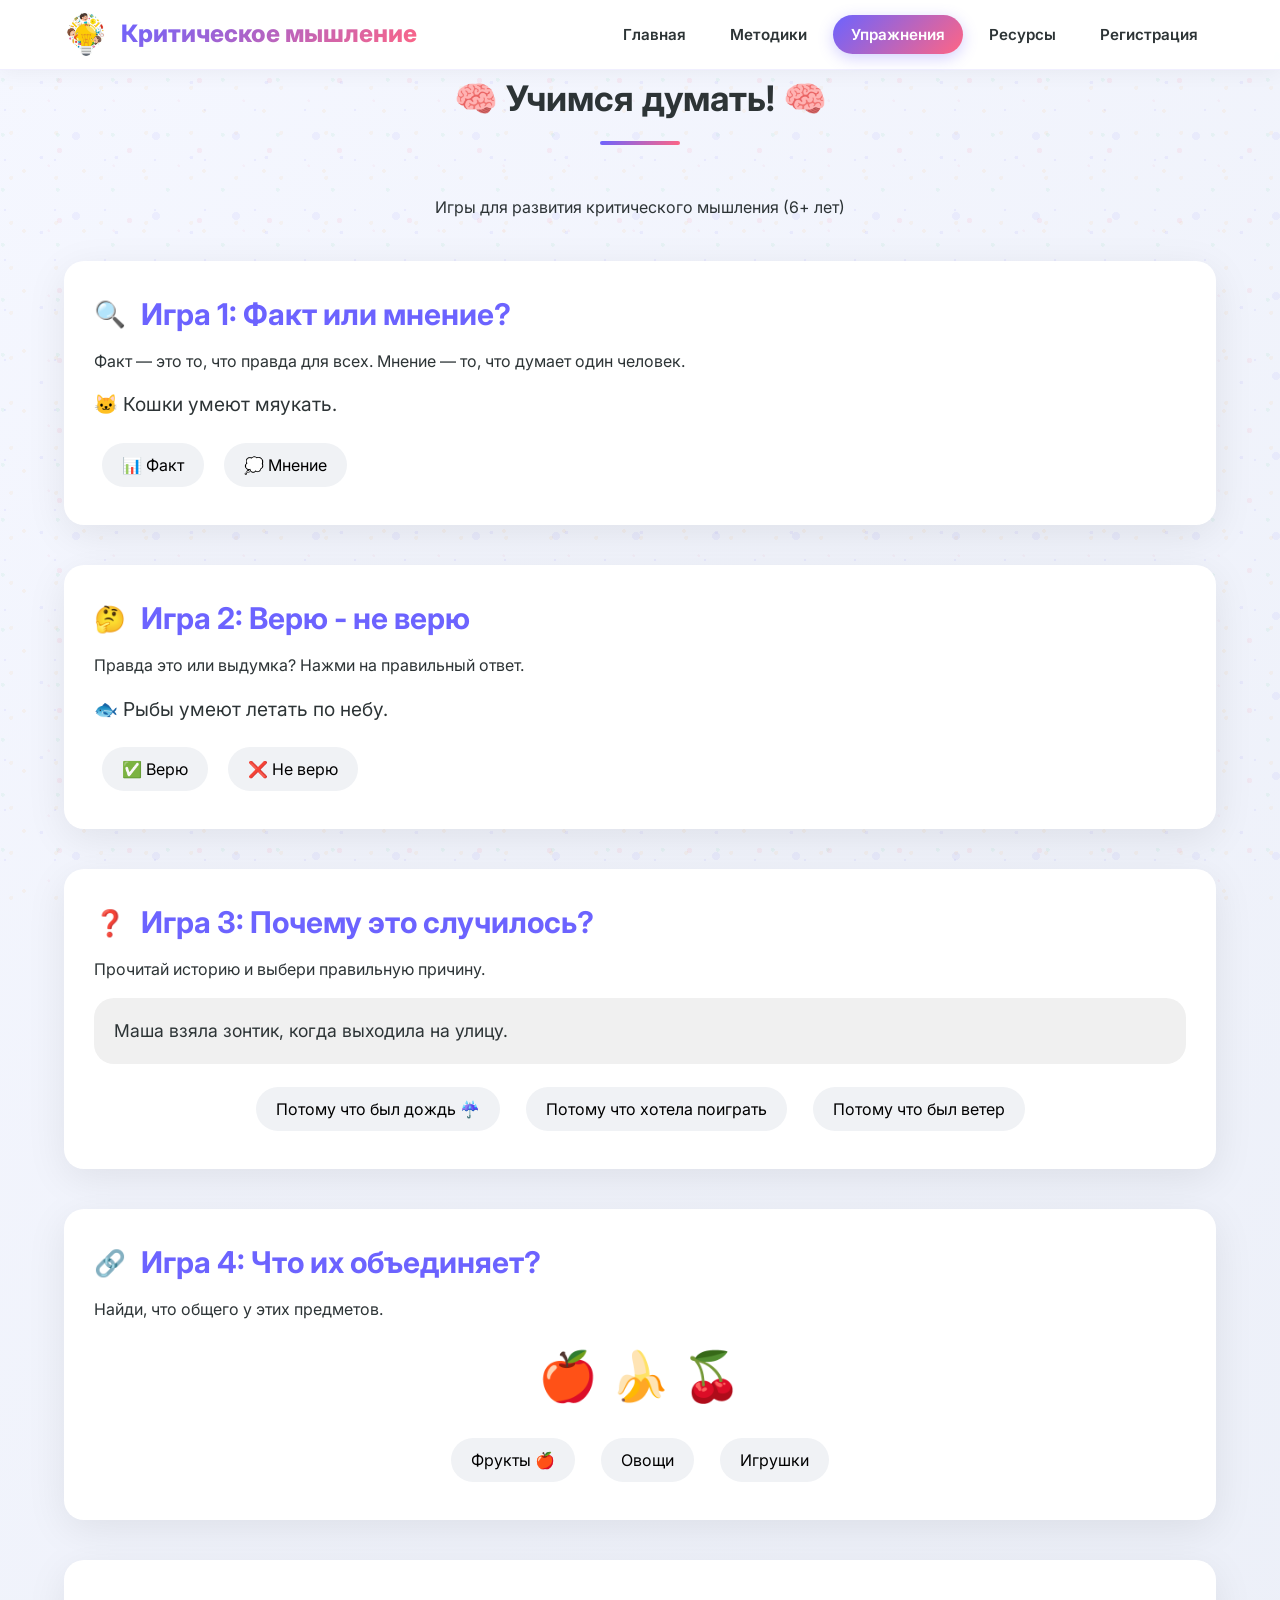
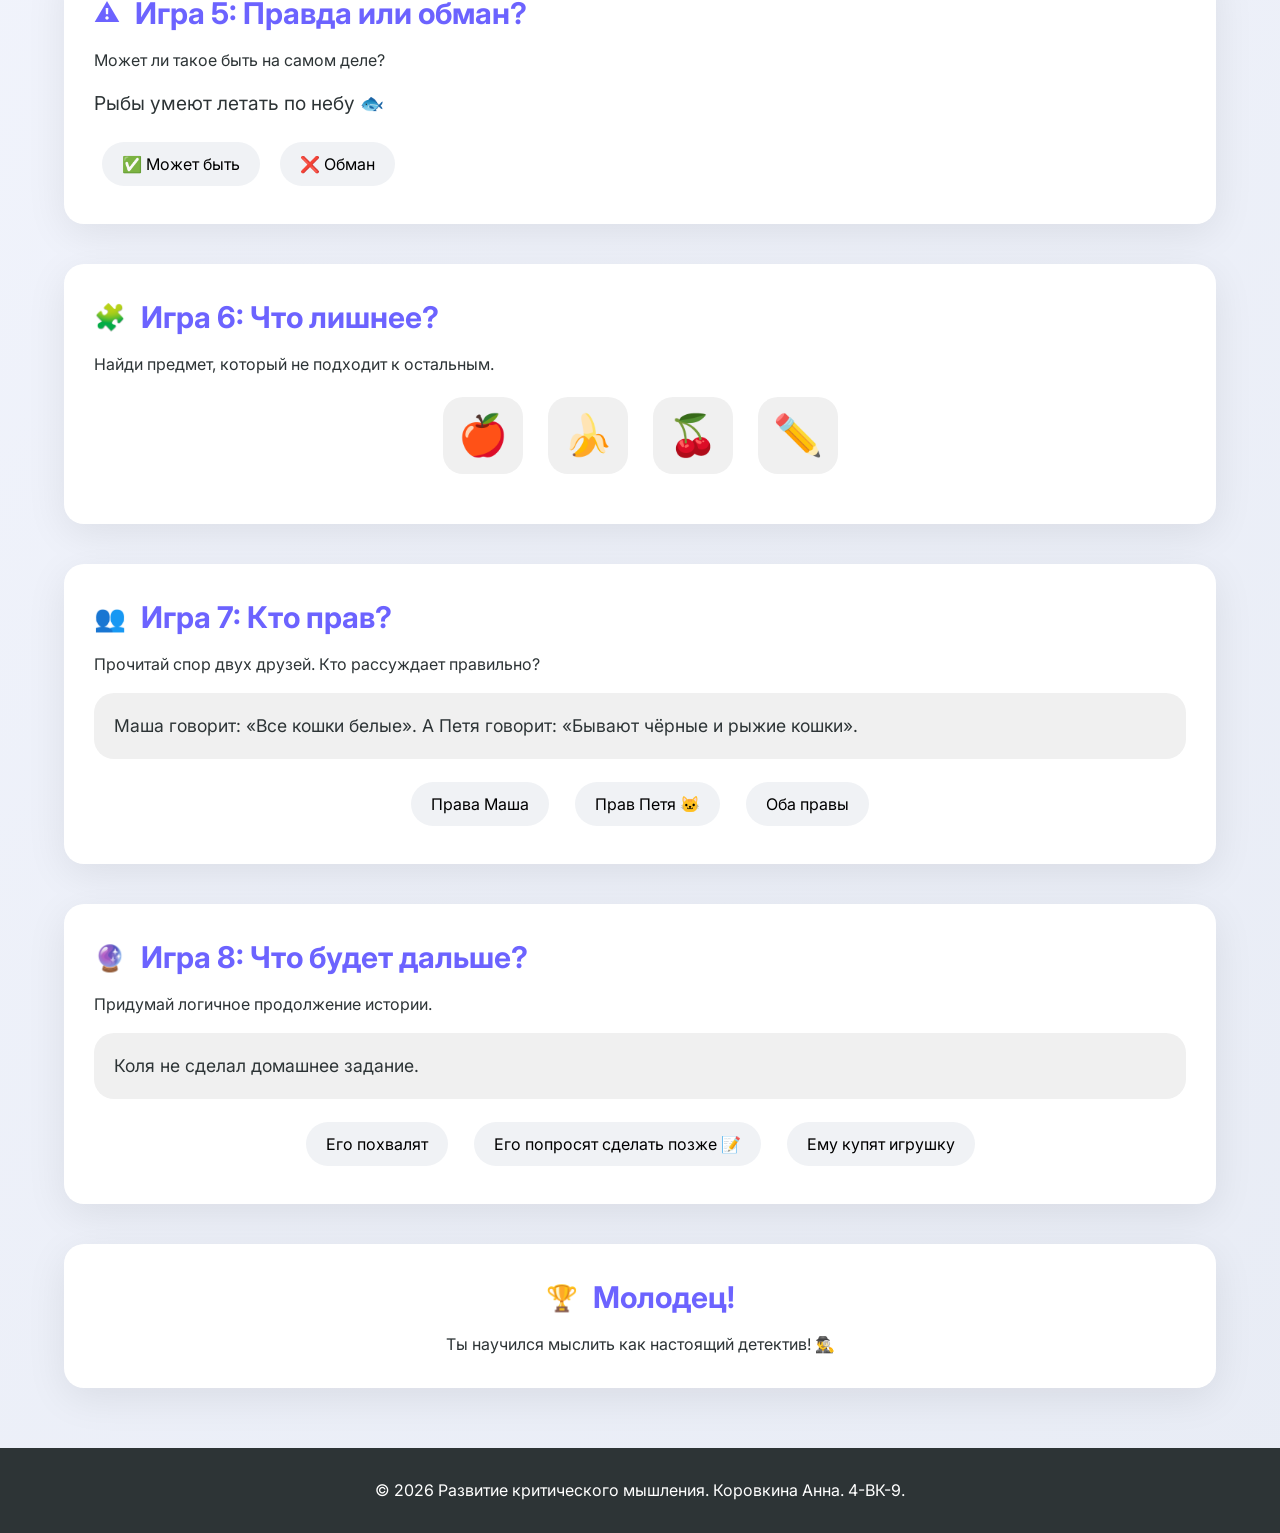
==== commit 82fd5a43: "exercises.html" ====
--- a/exercises.html
+++ b/exercises.html
@@ -67,7 +67,7 @@
     <header class="header">
         <div class="container">
             <div class="logo">
-                <img src="images/лого.jpg" alt="Логотип" class="logo-img">
+                <img src="лого.jpg" alt="Логотип" class="logo-img">
                 <h1>Критическое мышление</h1>
             </div>
             <nav class="nav">
--- a/style.css
+++ b/style.css
@@ -72,7 +72,6 @@
 
 /* Добавляем плавающие эмодзи-пузырьки */
 body::after {
-    content: '🧠 💡 🎓 📚 ✨ 🤔 💭 🔍 🎯 ⭐';
     position: fixed;
     bottom: 20px;
     right: 20px;
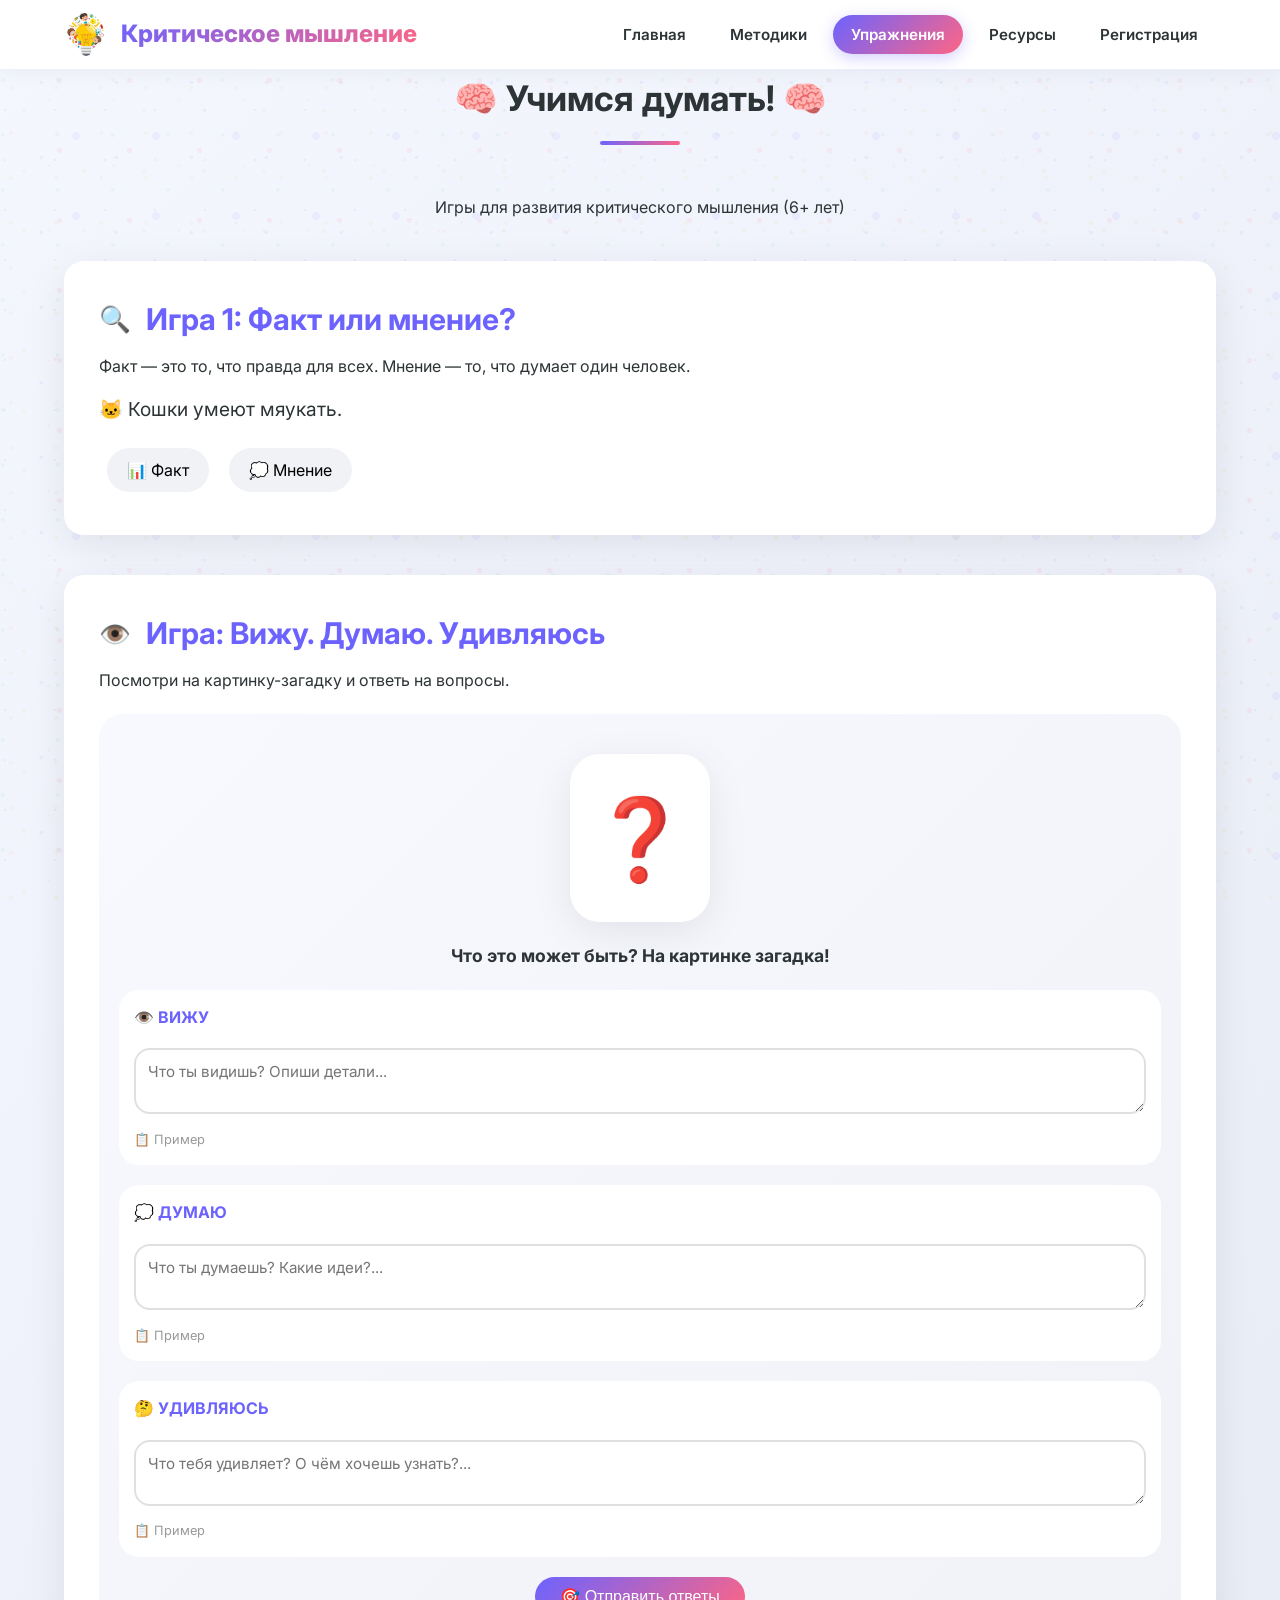
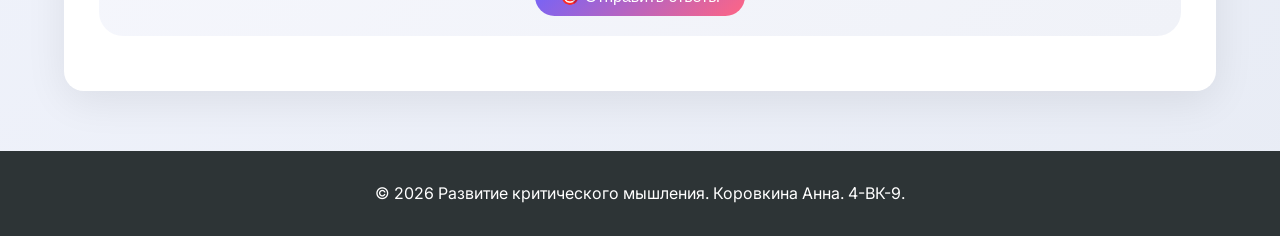
==== commit 64526452: "exercises.html" ====
--- a/exercises.html
+++ b/exercises.html
@@ -7,13 +7,18 @@
     <link rel="stylesheet" href="style.css">
     <link rel="icon" href="brain-icon.png">
     <style>
+        /* Дополнительные стили только для игр */
         .game-card {
             background: var(--white);
-            padding: 30px;
+            padding: 35px;
             border-radius: var(--border-radius);
             box-shadow: var(--box-shadow);
             margin-bottom: 40px;
             transition: var(--transition);
+        }
+        .game-card:hover {
+            transform: translateY(-5px);
+            box-shadow: var(--box-shadow-hover);
         }
         .game-title {
             font-size: 1.6rem;
@@ -45,22 +50,83 @@
             font-size: 1rem;
             cursor: pointer;
             margin-top: 15px;
+            transition: var(--transition);
+        }
+        .simple-btn:hover {
+            transform: translateY(-2px);
+            box-shadow: 0 5px 15px rgba(108,99,255,0.3);
         }
         .feedback-good { background: #d4edda; color: #155724; padding: 12px; border-radius: 12px; margin-top: 15px; display: none; }
         .feedback-bad { background: #f8d7da; color: #721c24; padding: 12px; border-radius: 12px; margin-top: 15px; display: none; }
-        .story-text { background: #f0f0f0; padding: 20px; border-radius: 20px; margin: 15px 0; font-size: 1.1rem; line-height: 1.5; }
-        .sequence-item {
-            font-size: 3rem;
-            background: #f0f0f0;
+        .story-text {
+            background: var(--gray);
+            padding: 20px;
+            border-radius: var(--border-radius-sm);
+            margin: 15px 0;
+            font-size: 1.1rem;
+            line-height: 1.5;
+            border-left: 5px solid var(--primary);
+        }
+        
+        /* Стили для игры "Вижу. Думаю. Удивляюсь" */
+        .see-think-wonder-card {
+            background: linear-gradient(135deg, #f8f9ff, #f0f2f8);
+            border-radius: 24px;
+            padding: 20px;
+            margin: 20px 0;
+            text-align: center;
+        }
+        .see-think-wonder-image {
+            font-size: 5rem;
+            margin: 20px 0;
+            padding: 20px;
+            background: white;
+            border-radius: 30px;
+            display: inline-block;
+            box-shadow: var(--box-shadow);
+        }
+        .stw-questions {
+            display: flex;
+            flex-direction: column;
+            gap: 20px;
+            margin-top: 20px;
+        }
+        .stw-question {
+            background: white;
             border-radius: 20px;
-            padding: 20px;
+            padding: 15px;
+            text-align: left;
+        }
+        .stw-question h4 {
+            color: var(--primary);
+            margin-bottom: 10px;
+            display: flex;
+            align-items: center;
+            gap: 10px;
+        }
+        .stw-input {
+            width: 100%;
+            padding: 12px;
+            border: 2px solid #e0e0e0;
+            border-radius: 16px;
+            font-family: inherit;
+            font-size: 0.95rem;
+            resize: vertical;
+            margin-top: 8px;
+        }
+        .stw-input:focus {
+            outline: none;
+            border-color: var(--primary);
+        }
+        .stw-example {
+            font-size: 0.8rem;
+            color: #999;
+            margin-top: 8px;
             cursor: pointer;
-            transition: all 0.2s;
-            text-align: center;
-            min-width: 80px;
-        }
-        .sequence-item:hover { background: #e0e0e0; transform: scale(1.05); }
-        .sequence-container { display: flex; gap: 15px; justify-content: center; flex-wrap: wrap; margin: 20px 0; }
+        }
+        .stw-example:hover {
+            color: var(--primary);
+        }
     </style>
 </head>
 <body>
@@ -87,8 +153,8 @@
             <h2 class="section-title">🧠 Учимся думать! 🧠</h2>
             <p style="text-align: center; margin-bottom: 40px;">Игры для развития критического мышления (6+ лет)</p>
 
-            <!-- 1. ФАКТ ИЛИ МНЕНИЕ -->
-            <div class="game-card">
+            <!-- ИГРА 1: ФАКТ ИЛИ МНЕНИЕ -->
+            <div class="game-card" id="game1Card">
                 <div class="game-title"><span>🔍</span> <h3>Игра 1: Факт или мнение?</h3></div>
                 <p>Факт — это то, что правда для всех. Мнение — то, что думает один человек.</p>
                 <div id="game1Question" style="font-size: 1.2rem; margin: 15px 0;"></div>
@@ -98,8 +164,8 @@
                 <button id="game1Next" class="simple-btn" style="display: none;">➡️ Следующий</button>
             </div>
 
-            <!-- 2. НОВАЯ ИГРА: ВЕРЮ - НЕ ВЕРЮ (Оценка достоверности) -->
-            <div class="game-card">
+            <!-- ИГРА 2: ВЕРЮ - НЕ ВЕРЮ -->
+            <div class="game-card" id="game2Card">
                 <div class="game-title"><span>🤔</span> <h3>Игра 2: Верю - не верю</h3></div>
                 <p>Правда это или выдумка? Нажми на правильный ответ.</p>
                 <div id="game2Question" style="font-size: 1.2rem; margin: 15px 0;"></div>
@@ -109,8 +175,8 @@
                 <button id="game2Next" class="simple-btn" style="display: none;">➡️ Следующий</button>
             </div>
 
-            <!-- 3. ПОЧЕМУ? -->
-            <div class="game-card">
+            <!-- ИГРА 3: ПОЧЕМУ? -->
+            <div class="game-card" id="game3Card">
                 <div class="game-title"><span>❓</span> <h3>Игра 3: Почему это случилось?</h3></div>
                 <p>Прочитай историю и выбери правильную причину.</p>
                 <div id="game3Story" class="story-text"></div>
@@ -120,8 +186,8 @@
                 <button id="game3Next" class="simple-btn" style="display: none;">➡️ Дальше</button>
             </div>
 
-            <!-- 4. ЧТО ОБЩЕЕ? -->
-            <div class="game-card">
+            <!-- ИГРА 4: ЧТО ОБЩЕЕ? -->
+            <div class="game-card" id="game4Card">
                 <div class="game-title"><span>🔗</span> <h3>Игра 4: Что их объединяет?</h3></div>
                 <p>Найди, что общего у этих предметов.</p>
                 <div id="game4Items" style="font-size: 3rem; text-align: center; margin: 15px 0;"></div>
@@ -131,8 +197,8 @@
                 <button id="game4Next" class="simple-btn" style="display: none;">➡️ Следующее</button>
             </div>
 
-            <!-- 5. ПРАВДА ИЛИ ОБМАН? -->
-            <div class="game-card">
+            <!-- ИГРА 5: ПРАВДА ИЛИ ОБМАН? -->
+            <div class="game-card" id="game5Card">
                 <div class="game-title"><span>⚠️</span> <h3>Игра 5: Правда или обман?</h3></div>
                 <p>Может ли такое быть на самом деле?</p>
                 <div id="game5Question" style="font-size: 1.2rem; margin: 15px 0;"></div>
@@ -142,8 +208,8 @@
                 <button id="game5Next" class="simple-btn" style="display: none;">➡️ Следующий</button>
             </div>
 
-            <!-- 6. ЧТО ЛИШНЕЕ? -->
-            <div class="game-card">
+            <!-- ИГРА 6: ЧТО ЛИШНЕЕ? -->
+            <div class="game-card" id="game6Card">
                 <div class="game-title"><span>🧩</span> <h3>Игра 6: Что лишнее?</h3></div>
                 <p>Найди предмет, который не подходит к остальным.</p>
                 <div id="game6Items" style="font-size: 2.5rem; text-align: center; margin: 15px 0; display: flex; gap: 15px; justify-content: center; flex-wrap: wrap;"></div>
@@ -152,8 +218,8 @@
                 <button id="game6Next" class="simple-btn" style="display: none;">➡️ Следующий</button>
             </div>
 
-            <!-- 7. КТО ПРАВ? -->
-            <div class="game-card">
+            <!-- ИГРА 7: КТО ПРАВ? -->
+            <div class="game-card" id="game7Card">
                 <div class="game-title"><span>👥</span> <h3>Игра 7: Кто прав?</h3></div>
                 <p>Прочитай спор двух друзей. Кто рассуждает правильно?</p>
                 <div id="game7Story" class="story-text"></div>
@@ -163,8 +229,8 @@
                 <button id="game7Next" class="simple-btn" style="display: none;">➡️ Дальше</button>
             </div>
 
-            <!-- 8. ЧТО БУДЕТ ДАЛЬШЕ? -->
-            <div class="game-card">
+            <!-- ИГРА 8: ЧТО БУДЕТ ДАЛЬШЕ? -->
+            <div class="game-card" id="game8Card">
                 <div class="game-title"><span>🔮</span> <h3>Игра 8: Что будет дальше?</h3></div>
                 <p>Придумай логичное продолжение истории.</p>
                 <div id="game8Story" class="story-text"></div>
@@ -174,7 +240,18 @@
                 <button id="game8Next" class="simple-btn" style="display: none;">➡️ Дальше</button>
             </div>
 
-            <div class="game-card" style="text-align: center;">
+            <!-- ИГРА 9: ВИЖУ. ДУМАЮ. УДИВЛЯЮСЬ -->
+            <div class="game-card" id="game9Card">
+                <div class="game-title"><span>👁️</span> <h3>Игра: Вижу. Думаю. Удивляюсь</h3></div>
+                <p>Посмотри на картинку-загадку и ответь на вопросы.</p>
+                <div id="game9Container"></div>
+                <div id="game9Feedback" class="feedback-good"></div>
+                <div id="game9FeedbackBad" class="feedback-bad"></div>
+                <button id="game9Next" class="simple-btn" style="display: none;">➡️ Дальше</button>
+            </div>
+
+            <!-- ФИНИШ -->
+            <div class="game-card" style="text-align: center;" id="finishCard">
                 <div class="game-title" style="justify-content: center;"><span>🏆</span><h3>Молодец!</h3></div>
                 <p>Ты научился мыслить как настоящий детектив! 🕵️‍♂️</p>
             </div>
@@ -187,9 +264,10 @@
         </div>
     </footer>
 
+    <script src="script.js"></script>
     <script>
+        // Вся логика игр вынесена сюда, чтобы не конфликтовать с основным script.js
         (function() {
-            // Универсальная функция показа результата
             function showResult(elementGood, elementBad, isCorrect, goodMessage, badMessage) {
                 if (isCorrect) {
                     elementGood.innerHTML = goodMessage;
@@ -202,12 +280,12 @@
                 }
             }
 
-            // ========== ИГРА 1: ФАКТ ИЛИ МНЕНИЕ ==========
+            // ИГРА 1
             const game1Data = [
                 { text: "🐱 Кошки умеют мяукать.", correct: "fact", explanation: "Это факт! Все кошки мяукают." },
-                { text: "🍦 Мороженое — самая вкусная еда.", correct: "opinion", explanation: "Это мнение! Кому-то вкуснее пицца или суп." },
+                { text: "🍦 Мороженое — самая вкусная еда.", correct: "opinion", explanation: "Это мнение! Кому-то вкуснее пицца." },
                 { text: "☀️ Солнце встаёт утром.", correct: "fact", explanation: "Это факт! Солнце встаёт каждое утро." },
-                { text: "🎨 Синий цвет — самый красивый.", correct: "opinion", explanation: "Это мнение! Кому-то нравится красный или зелёный." },
+                { text: "🎨 Синий цвет — самый красивый.", correct: "opinion", explanation: "Это мнение!" },
             ];
             let game1Index = 0, game1Done = false;
             const g1Good = document.getElementById('game1Feedback');
@@ -215,8 +293,7 @@
             function renderGame1() {
                 document.getElementById('game1Question').innerHTML = game1Data[game1Index].text;
                 game1Done = false;
-                g1Good.style.display = 'none';
-                g1Bad.style.display = 'none';
+                g1Good.style.display = 'none'; g1Bad.style.display = 'none';
                 document.getElementById('game1Next').style.display = 'none';
             }
             function checkGame1(ans) {
@@ -230,19 +307,18 @@
             function nextGame1() {
                 game1Index++;
                 if (game1Index < game1Data.length) renderGame1();
-                else { document.getElementById('game1Next').style.display = 'none'; showResult(g1Good, g1Bad, true, '🎉 Молодец! Ты отличаешь факты от мнений!', ''); }
+                else { document.getElementById('game1Card').style.display = 'none'; renderGame2(); }
             }
             document.querySelectorAll('#game1Question + div .simple-option').forEach(btn => btn.onclick = () => checkGame1(btn.dataset.ans));
             document.getElementById('game1Next').onclick = nextGame1;
-            renderGame1();
-
-            // ========== ИГРА 2: ВЕРЮ - НЕ ВЕРЮ (НОВАЯ) ==========
+            
+            // ИГРА 2
             const game2Data = [
-                { text: "🐟 Рыбы умеют летать по небу.", correct: false, explanation: "Неправда! Рыбы плавают в воде." },
-                { text: "❄️ Зимой идёт снег.", correct: true, explanation: "Правда! Зимой выпадает снег." },
-                { text: "🐄 Коровы дают шоколадное молоко.", correct: false, explanation: "Неправда! Коровы дают белое молоко." },
-                { text: "☀️ Солнце светит днём.", correct: true, explanation: "Правда! Солнце светит днём." },
-                { text: "🍕 Пицца растёт на дереве.", correct: false, explanation: "Неправда! Пиццу делают из теста." },
+                { text: "🐟 Рыбы умеют летать.", correct: false, explanation: "Рыбы плавают в воде." },
+                { text: "❄️ Зимой идёт снег.", correct: true, explanation: "Зимой выпадает снег." },
+                { text: "🐄 Коровы дают шоколадное молоко.", correct: false, explanation: "Коровы дают белое молоко." },
+                { text: "☀️ Солнце светит днём.", correct: true, explanation: "Солнце светит днём." },
+                { text: "🍕 Пицца растёт на дереве.", correct: false, explanation: "Пиццу делают из теста." },
             ];
             let game2Index = 0, game2Done = false;
             const g2Good = document.getElementById('game2Feedback');
@@ -250,9 +326,9 @@
             function renderGame2() {
                 document.getElementById('game2Question').innerHTML = game2Data[game2Index].text;
                 game2Done = false;
-                g2Good.style.display = 'none';
-                g2Bad.style.display = 'none';
+                g2Good.style.display = 'none'; g2Bad.style.display = 'none';
                 document.getElementById('game2Next').style.display = 'none';
+                document.getElementById('game2Card').style.display = 'block';
             }
             function checkGame2(ans) {
                 if (game2Done) return;
@@ -265,17 +341,16 @@
             function nextGame2() {
                 game2Index++;
                 if (game2Index < game2Data.length) renderGame2();
-                else { document.getElementById('game2Next').style.display = 'none'; showResult(g2Good, g2Bad, true, '🎉 Отлично! Ты хорошо отличаешь правду от выдумок!', ''); }
+                else { document.getElementById('game2Card').style.display = 'none'; renderGame3(); }
             }
             document.querySelectorAll('#game2Question + div .simple-option').forEach(btn => btn.onclick = () => checkGame2(btn.dataset.ans));
             document.getElementById('game2Next').onclick = nextGame2;
-            renderGame2();
-
-            // ========== ИГРА 3: ПОЧЕМУ? ==========
+            
+            // ИГРА 3
             const game3Data = [
-                { story: "Маша взяла зонтик, когда выходила на улицу.", options: ["Потому что был дождь ☔", "Потому что хотела поиграть", "Потому что был ветер"], correct: 0, explanation: "Зонтик берут, когда идёт дождь." },
-                { story: "Вова надел тёплую куртку.", options: ["Потому что было жарко", "Потому что на улице холодно ❄️", "Потому что куртка красивая"], correct: 1, explanation: "Тёплую куртку надевают, когда холодно." },
-                { story: "Котёнок начал громко мяукать у миски.", options: ["Потому что он хочет спать", "Потому что он хочет есть 🐟", "Потому что он играет"], correct: 1, explanation: "Котёнок мяукает у миски, когда хочет есть." },
+                { story: "🌧️ Маша взяла зонтик.", options: ["Был дождь ☔", "Хотела поиграть", "Был ветер"], correct: 0, explanation: "Зонтик берут, когда дождь." },
+                { story: "❄️ Вова надел тёплую куртку.", options: ["Было жарко", "На улице холодно ❄️", "Куртка красивая"], correct: 1, explanation: "Куртку надевают, когда холодно." },
+                { story: "🐱 Котёнок мяукает у миски.", options: ["Хочет спать", "Хочет есть 🐟", "Играет"], correct: 1, explanation: "Котёнок хочет есть." },
             ];
             let game3Index = 0, game3Done = false;
             const g3Good = document.getElementById('game3Feedback');
@@ -292,30 +367,24 @@
                     btn.onclick = () => {
                         if (game3Done) return;
                         const isCorrect = (idx === q.correct);
-                        showResult(g3Good, g3Bad, isCorrect, `✅ Правильно! ${q.explanation}`, `❌ Неправильно! ${q.explanation}`);
+                        showResult(g3Good, g3Bad, isCorrect, `✅ ${q.explanation}`, `❌ ${q.explanation}`);
                         game3Done = true;
                         document.getElementById('game3Next').style.display = 'inline-block';
                     };
                     container.appendChild(btn);
                 });
                 game3Done = false;
-                g3Good.style.display = 'none';
-                g3Bad.style.display = 'none';
+                g3Good.style.display = 'none'; g3Bad.style.display = 'none';
                 document.getElementById('game3Next').style.display = 'none';
-            }
-            function nextGame3() {
-                game3Index++;
-                if (game3Index < game3Data.length) renderGame3();
-                else { document.getElementById('game3Next').style.display = 'none'; showResult(g3Good, g3Bad, true, '🎉 Ты отлично находишь причины!', ''); }
-            }
-            document.getElementById('game3Next').onclick = nextGame3;
-            renderGame3();
-
-            // ========== ИГРА 4: ЧТО ОБЩЕЕ? ==========
+                document.getElementById('game3Card').style.display = 'block';
+            }
+            document.getElementById('game3Next').onclick = () => { game3Index++; if (game3Index < game3Data.length) renderGame3(); else { document.getElementById('game3Card').style.display = 'none'; renderGame4(); } };
+            
+            // ИГРА 4
             const game4Data = [
-                { items: "🍎 🍌 🍒", options: ["Фрукты 🍎", "Овощи", "Игрушки"], correct: 0, explanation: "Это всё фрукты." },
-                { items: "🐱 🐶 🐭", options: ["Птицы", "Животные 🐱", "Насекомые"], correct: 1, explanation: "Это всё животные." },
-                { items: "✏️ 📖 🎒", options: ["Еда", "Игрушки", "Школьные вещи ✏️"], correct: 2, explanation: "Это всё для школы." },
+                { items: "🍎 🍌 🍒", options: ["🍎 Фрукты", "🥕 Овощи", "🧸 Игрушки"], correct: 0, explanation: "Это фрукты!" },
+                { items: "🐱 🐶 🐭", options: ["🦅 Птицы", "🐱 Животные", "🐜 Насекомые"], correct: 1, explanation: "Это животные!" },
+                { items: "✏️ 📖 🎒", options: ["🍕 Еда", "🧸 Игрушки", "✏️ Школа"], correct: 2, explanation: "Это для школы!" },
             ];
             let game4Index = 0, game4Done = false;
             const g4Good = document.getElementById('game4Feedback');
@@ -332,31 +401,25 @@
                     btn.onclick = () => {
                         if (game4Done) return;
                         const isCorrect = (idx === q.correct);
-                        showResult(g4Good, g4Bad, isCorrect, `✅ Правильно! ${q.explanation}`, `❌ Неправильно! ${q.explanation}`);
+                        showResult(g4Good, g4Bad, isCorrect, `✅ ${q.explanation}`, `❌ ${q.explanation}`);
                         game4Done = true;
                         document.getElementById('game4Next').style.display = 'inline-block';
                     };
                     container.appendChild(btn);
                 });
                 game4Done = false;
-                g4Good.style.display = 'none';
-                g4Bad.style.display = 'none';
+                g4Good.style.display = 'none'; g4Bad.style.display = 'none';
                 document.getElementById('game4Next').style.display = 'none';
-            }
-            function nextGame4() {
-                game4Index++;
-                if (game4Index < game4Data.length) renderGame4();
-                else { document.getElementById('game4Next').style.display = 'none'; showResult(g4Good, g4Bad, true, '🎉 Ты умеешь находить общее!', ''); }
-            }
-            document.getElementById('game4Next').onclick = nextGame4;
-            renderGame4();
-
-            // ========== ИГРА 5: ПРАВДА ИЛИ ОБМАН? ==========
+                document.getElementById('game4Card').style.display = 'block';
+            }
+            document.getElementById('game4Next').onclick = () => { game4Index++; if (game4Index < game4Data.length) renderGame4(); else { document.getElementById('game4Card').style.display = 'none'; renderGame5(); } };
+            
+            // ИГРА 5
             const game5Data = [
-                { text: "Рыбы умеют летать по небу 🐟", correct: false, explanation: "Обман! Рыбы плавают в воде." },
-                { text: "Зимой идёт снег ❄️", correct: true, explanation: "Правда! Зимой выпадает снег." },
-                { text: "Собаки умеют лаять 🐕", correct: true, explanation: "Правда! Собаки лают." },
-                { text: "Человек может дышать под водой без трубки", correct: false, explanation: "Обман! Человеку нужен акваланг." },
+                { text: "🐟 Рыбы умеют летать", correct: false, explanation: "Рыбы плавают." },
+                { text: "❄️ Зимой идёт снег", correct: true, explanation: "Зимой снег." },
+                { text: "🐕 Собаки умеют лаять", correct: true, explanation: "Собаки лают." },
+                { text: "👤 Человек дышит под водой", correct: false, explanation: "Нужен акваланг." },
             ];
             let game5Index = 0, game5Done = false;
             const g5Good = document.getElementById('game5Feedback');
@@ -364,32 +427,31 @@
             function renderGame5() {
                 document.getElementById('game5Question').innerHTML = game5Data[game5Index].text;
                 game5Done = false;
-                g5Good.style.display = 'none';
-                g5Bad.style.display = 'none';
+                g5Good.style.display = 'none'; g5Bad.style.display = 'none';
                 document.getElementById('game5Next').style.display = 'none';
+                document.getElementById('game5Card').style.display = 'block';
             }
             function checkGame5(ans) {
                 if (game5Done) return;
                 const q = game5Data[game5Index];
                 const isCorrect = (ans === 'true' && q.correct === true) || (ans === 'false' && q.correct === false);
-                showResult(g5Good, g5Bad, isCorrect, `✅ Правильно! ${q.explanation}`, `❌ Неправильно! ${q.explanation}`);
+                showResult(g5Good, g5Bad, isCorrect, `✅ ${q.explanation}`, `❌ ${q.explanation}`);
                 game5Done = true;
                 document.getElementById('game5Next').style.display = 'inline-block';
             }
             function nextGame5() {
                 game5Index++;
                 if (game5Index < game5Data.length) renderGame5();
-                else { document.getElementById('game5Next').style.display = 'none'; showResult(g5Good, g5Bad, true, '🎉 Ты хорошо проверяешь информацию!', ''); }
+                else { document.getElementById('game5Card').style.display = 'none'; renderGame6(); }
             }
             document.querySelectorAll('#game5Question + div .simple-option').forEach(btn => btn.onclick = () => checkGame5(btn.dataset.ans));
             document.getElementById('game5Next').onclick = nextGame5;
-            renderGame5();
-
-            // ========== ИГРА 6: ЧТО ЛИШНЕЕ? ==========
+            
+            // ИГРА 6
             const game6Data = [
-                { items: ["🍎", "🍌", "🍒", "✏️"], correct: 3, explanation: "Лишняя ручка! Остальное — фрукты." },
-                { items: ["🐱", "🐶", "🐭", "☁️"], correct: 3, explanation: "Лишнее облако! Остальное — животные." },
-                { items: ["🚗", "🚲", "✈️", "🐘"], correct: 3, explanation: "Лишний слон! Остальное — транспорт." },
+                { items: ["🍎", "🍌", "🍒", "✏️"], correct: 3, explanation: "Лишняя ручка!" },
+                { items: ["🐱", "🐶", "🐭", "☁️"], correct: 3, explanation: "Лишнее облако!" },
+                { items: ["🚗", "🚲", "✈️", "🐘"], correct: 3, explanation: "Лишний слон!" },
             ];
             let game6Index = 0, game6Done = false;
             const g6Good = document.getElementById('game6Feedback');
@@ -405,29 +467,23 @@
                     btn.onclick = () => {
                         if (game6Done) return;
                         const isCorrect = (idx === q.correct);
-                        showResult(g6Good, g6Bad, isCorrect, `✅ Правильно! ${q.explanation}`, `❌ Неправильно! ${q.explanation}`);
+                        showResult(g6Good, g6Bad, isCorrect, `✅ ${q.explanation}`, `❌ ${q.explanation}`);
                         game6Done = true;
                         document.getElementById('game6Next').style.display = 'inline-block';
                     };
                     container.appendChild(btn);
                 });
                 game6Done = false;
-                g6Good.style.display = 'none';
-                g6Bad.style.display = 'none';
+                g6Good.style.display = 'none'; g6Bad.style.display = 'none';
                 document.getElementById('game6Next').style.display = 'none';
-            }
-            function nextGame6() {
-                game6Index++;
-                if (game6Index < game6Data.length) renderGame6();
-                else { document.getElementById('game6Next').style.display = 'none'; showResult(g6Good, g6Bad, true, '🎉 Отлично! Ты находишь лишнее!', ''); }
-            }
-            document.getElementById('game6Next').onclick = nextGame6;
-            renderGame6();
-
-            // ========== ИГРА 7: КТО ПРАВ? ==========
+                document.getElementById('game6Card').style.display = 'block';
+            }
+            document.getElementById('game6Next').onclick = () => { game6Index++; if (game6Index < game6Data.length) renderGame6(); else { document.getElementById('game6Card').style.display = 'none'; renderGame7(); } };
+            
+            // ИГРА 7
             const game7Data = [
-                { story: "Маша говорит: «Все кошки белые». А Петя говорит: «Бывают чёрные и рыжие кошки».", options: ["Права Маша", "Прав Петя 🐱", "Оба правы"], correct: 1, explanation: "Прав Петя! Кошки бывают разного цвета." },
-                { story: "Лена думает: «Если я надену красную шапку, я получу пятёрку». А Дима говорит: «Чтобы получить пятёрку, нужно учить уроки».", options: ["Права Лена", "Прав Дима 📚", "Оба правы"], correct: 1, explanation: "Прав Дима! Оценка зависит от знаний, а не от шапки." },
+                { story: "Маша: «Все кошки белые». Петя: «Бывают чёрные и рыжие».", options: ["Права Маша", "Прав Петя 🐱", "Оба правы"], correct: 1, explanation: "Прав Петя!" },
+                { story: "Лена: «Красная шапка принесёт пятёрку». Дима: «Нужно учить уроки».", options: ["Права Лена", "Прав Дима 📚", "Оба правы"], correct: 1, explanation: "Прав Дима!" },
             ];
             let game7Index = 0, game7Done = false;
             const g7Good = document.getElementById('game7Feedback');
@@ -444,29 +500,23 @@
                     btn.onclick = () => {
                         if (game7Done) return;
                         const isCorrect = (idx === q.correct);
-                        showResult(g7Good, g7Bad, isCorrect, `✅ Правильно! ${q.explanation}`, `❌ Неправильно! ${q.explanation}`);
+                        showResult(g7Good, g7Bad, isCorrect, `✅ ${q.explanation}`, `❌ ${q.explanation}`);
                         game7Done = true;
                         document.getElementById('game7Next').style.display = 'inline-block';
                     };
                     container.appendChild(btn);
                 });
                 game7Done = false;
-                g7Good.style.display = 'none';
-                g7Bad.style.display = 'none';
+                g7Good.style.display = 'none'; g7Bad.style.display = 'none';
                 document.getElementById('game7Next').style.display = 'none';
-            }
-            function nextGame7() {
-                game7Index++;
-                if (game7Index < game7Data.length) renderGame7();
-                else { document.getElementById('game7Next').style.display = 'none'; showResult(g7Good, g7Bad, true, '🎉 Ты умеешь находить правильные рассуждения!', ''); }
-            }
-            document.getElementById('game7Next').onclick = nextGame7;
-            renderGame7();
-
-            // ========== ИГРА 8: ЧТО БУДЕТ ДАЛЬШЕ? ==========
+                document.getElementById('game7Card').style.display = 'block';
+            }
+            document.getElementById('game7Next').onclick = () => { game7Index++; if (game7Index < game7Data.length) renderGame7(); else { document.getElementById('game7Card').style.display = 'none'; renderGame8(); } };
+            
+            // ИГРА 8
             const game8Data = [
-                { story: "Коля не сделал домашнее задание.", options: ["Его похвалят", "Его попросят сделать позже 📝", "Ему купят игрушку"], correct: 1, explanation: "Учитель попросит сделать задание." },
-                { story: "На улице пошёл сильный дождь, а Маша забыла зонт.", options: ["Она промокнет ☔", "Она высохнет", "Она полетит"], correct: 0, explanation: "Без зонта Маша промокнет под дождём." },
+                { story: "Коля не сделал домашнее задание.", options: ["Похвалят", "Попросят сделать позже 📝", "Купят игрушку"], correct: 1, explanation: "Учитель попросит сделать." },
+                { story: "Сильный дождь, Маша забыла зонт.", options: ["Промокнет ☔", "Высохнет", "Полетит"], correct: 0, explanation: "Без зонта промокнет." },
             ];
             let game8Index = 0, game8Done = false;
             const g8Good = document.getElementById('game8Feedback');
@@ -483,24 +533,93 @@
                     btn.onclick = () => {
                         if (game8Done) return;
                         const isCorrect = (idx === q.correct);
-                        showResult(g8Good, g8Bad, isCorrect, `✅ Правильно! ${q.explanation}`, `❌ Неправильно! ${q.explanation}`);
+                        showResult(g8Good, g8Bad, isCorrect, `✅ ${q.explanation}`, `❌ ${q.explanation}`);
                         game8Done = true;
                         document.getElementById('game8Next').style.display = 'inline-block';
                     };
                     container.appendChild(btn);
                 });
                 game8Done = false;
-                g8Good.style.display = 'none';
-                g8Bad.style.display = 'none';
+                g8Good.style.display = 'none'; g8Bad.style.display = 'none';
                 document.getElementById('game8Next').style.display = 'none';
-            }
-            function nextGame8() {
-                game8Index++;
-                if (game8Index < game8Data.length) renderGame8();
-                else { document.getElementById('game8Next').style.display = 'none'; showResult(g8Good, g8Bad, true, '🎉 Ты настоящий мыслитель!', ''); }
-            }
-            document.getElementById('game8Next').onclick = nextGame8;
-            renderGame8();
+                document.getElementById('game8Card').style.display = 'block';
+            }
+            document.getElementById('game8Next').onclick = () => { game8Index++; if (game8Index < game8Data.length) renderGame8(); else { document.getElementById('game8Card').style.display = 'none'; renderGame9(); } };
+            
+            // ИГРА 9: ВИЖУ. ДУМАЮ. УДИВЛЯЮСЬ
+            const game9Data = [
+                { image: "❓", description: "Что это может быть? На картинке загадка!" },
+                { image: "🌳✨", description: "Что происходит на этой картинке?" },
+                { image: "🐜➡️🍃", description: "Куда движется муравей и зачем?" }
+            ];
+            let game9Index = 0, game9Completed = false;
+            const g9Good = document.getElementById('game9Feedback');
+            const g9Bad = document.getElementById('game9FeedbackBad');
+            
+            function renderGame9() {
+                const q = game9Data[game9Index];
+                const container = document.getElementById('game9Container');
+                container.innerHTML = `
+                    <div class="see-think-wonder-card">
+                        <div class="see-think-wonder-image">${q.image}</div>
+                        <p style="font-size: 1.1rem; margin-bottom: 15px;"><strong>${q.description}</strong></p>
+                        <div class="stw-questions">
+                            <div class="stw-question">
+                                <h4>👁️ ВИЖУ</h4>
+                                <textarea id="seeInput" class="stw-input" rows="2" placeholder="Что ты видишь? Опиши детали..."></textarea>
+                                <div class="stw-example" onclick="document.getElementById('seeInput').value = 'Я вижу дерево, солнце и муравья.'">📋 Пример</div>
+                            </div>
+                            <div class="stw-question">
+                                <h4>💭 ДУМАЮ</h4>
+                                <textarea id="thinkInput" class="stw-input" rows="2" placeholder="Что ты думаешь? Какие идеи?..."></textarea>
+                                <div class="stw-example" onclick="document.getElementById('thinkInput').value = 'Я думаю, муравей ищет еду.'">📋 Пример</div>
+                            </div>
+                            <div class="stw-question">
+                                <h4>🤔 УДИВЛЯЮСЬ</h4>
+                                <textarea id="wonderInput" class="stw-input" rows="2" placeholder="Что тебя удивляет? О чём хочешь узнать?..."></textarea>
+                                <div class="stw-example" onclick="document.getElementById('wonderInput').value = 'Интересно, сколько муравьёв в муравейнике?'">📋 Пример</div>
+                            </div>
+                        </div>
+                        <button id="submitStw" class="simple-btn" style="margin-top: 20px;">🎯 Отправить ответы</button>
+                    </div>
+                `;
+                document.getElementById('submitStw').onclick = () => {
+                    const see = document.getElementById('seeInput')?.value.trim() || '';
+                    const think = document.getElementById('thinkInput')?.value.trim() || '';
+                    const wonder = document.getElementById('wonderInput')?.value.trim() || '';
+                    if (see && think && wonder) {
+                        showResult(g9Good, g9Bad, true, '🎉 Отлично! Ты хорошо понаблюдал(а) и подумал(а)!', '');
+                        game9Completed = true;
+                        document.getElementById('game9Next').style.display = 'inline-block';
+                    } else {
+                        showResult(g9Good, g9Bad, false, '', '⚠️ Заполни все три поля!');
+                    }
+                };
+                game9Completed = false;
+                g9Good.style.display = 'none'; g9Bad.style.display = 'none';
+                document.getElementById('game9Next').style.display = 'none';
+                document.getElementById('game9Card').style.display = 'block';
+            }
+            function nextGame9() {
+                game9Index++;
+                if (game9Index < game9Data.length) renderGame9();
+                else { document.getElementById('game9Card').style.display = 'none'; document.getElementById('finishCard').style.display = 'block'; }
+            }
+            document.getElementById('game9Next').onclick = nextGame9;
+            
+            // ЗАПУСК
+            document.getElementById('game1Card').style.display = 'block';
+            document.getElementById('game2Card').style.display = 'none';
+            document.getElementById('game3Card').style.display = 'none';
+            document.getElementById('game4Card').style.display = 'none';
+            document.getElementById('game5Card').style.display = 'none';
+            document.getElementById('game6Card').style.display = 'none';
+            document.getElementById('game7Card').style.display = 'none';
+            document.getElementById('game8Card').style.display = 'none';
+            document.getElementById('game9Card').style.display = 'none';
+            document.getElementById('finishCard').style.display = 'none';
+            renderGame1();
+            renderGame9();
         })();
     </script>
 </body>
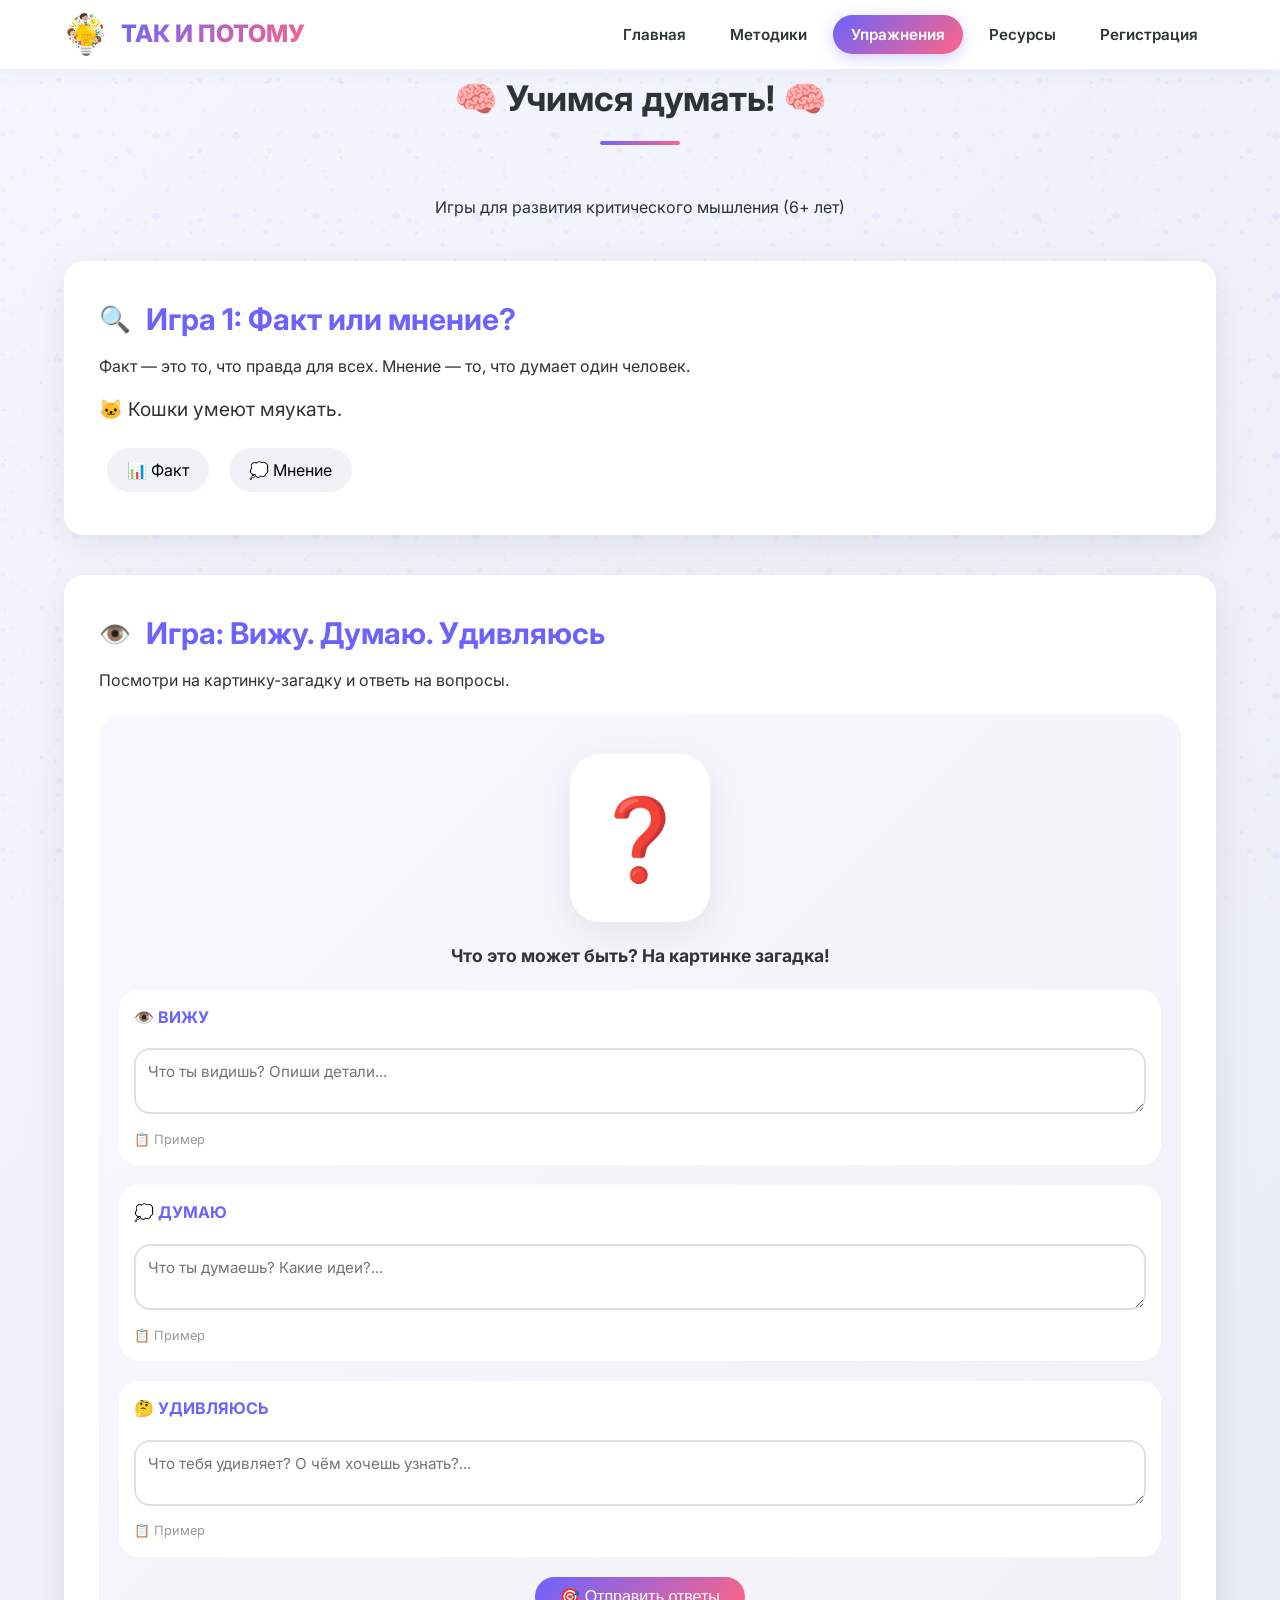
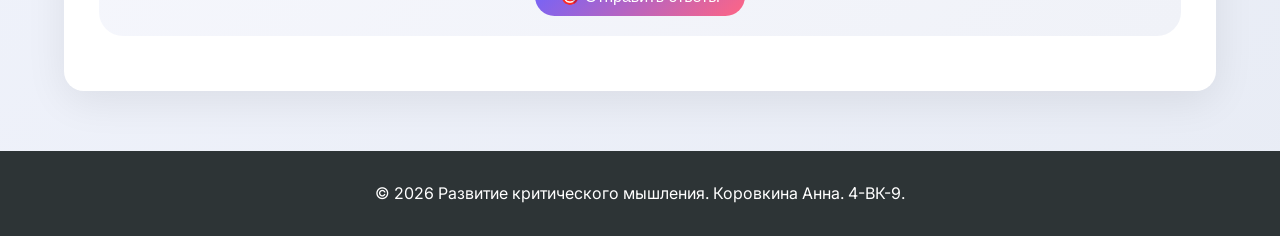
==== commit 3b9b2d10: "exercises.html" ====
--- a/exercises.html
+++ b/exercises.html
@@ -134,7 +134,7 @@
         <div class="container">
             <div class="logo">
                 <img src="лого.jpg" alt="Логотип" class="logo-img">
-                <h1>Критическое мышление</h1>
+                <h1>ТАК И ПОТОМУ</h1>
             </div>
             <nav class="nav">
                 <ul class="nav-list">
